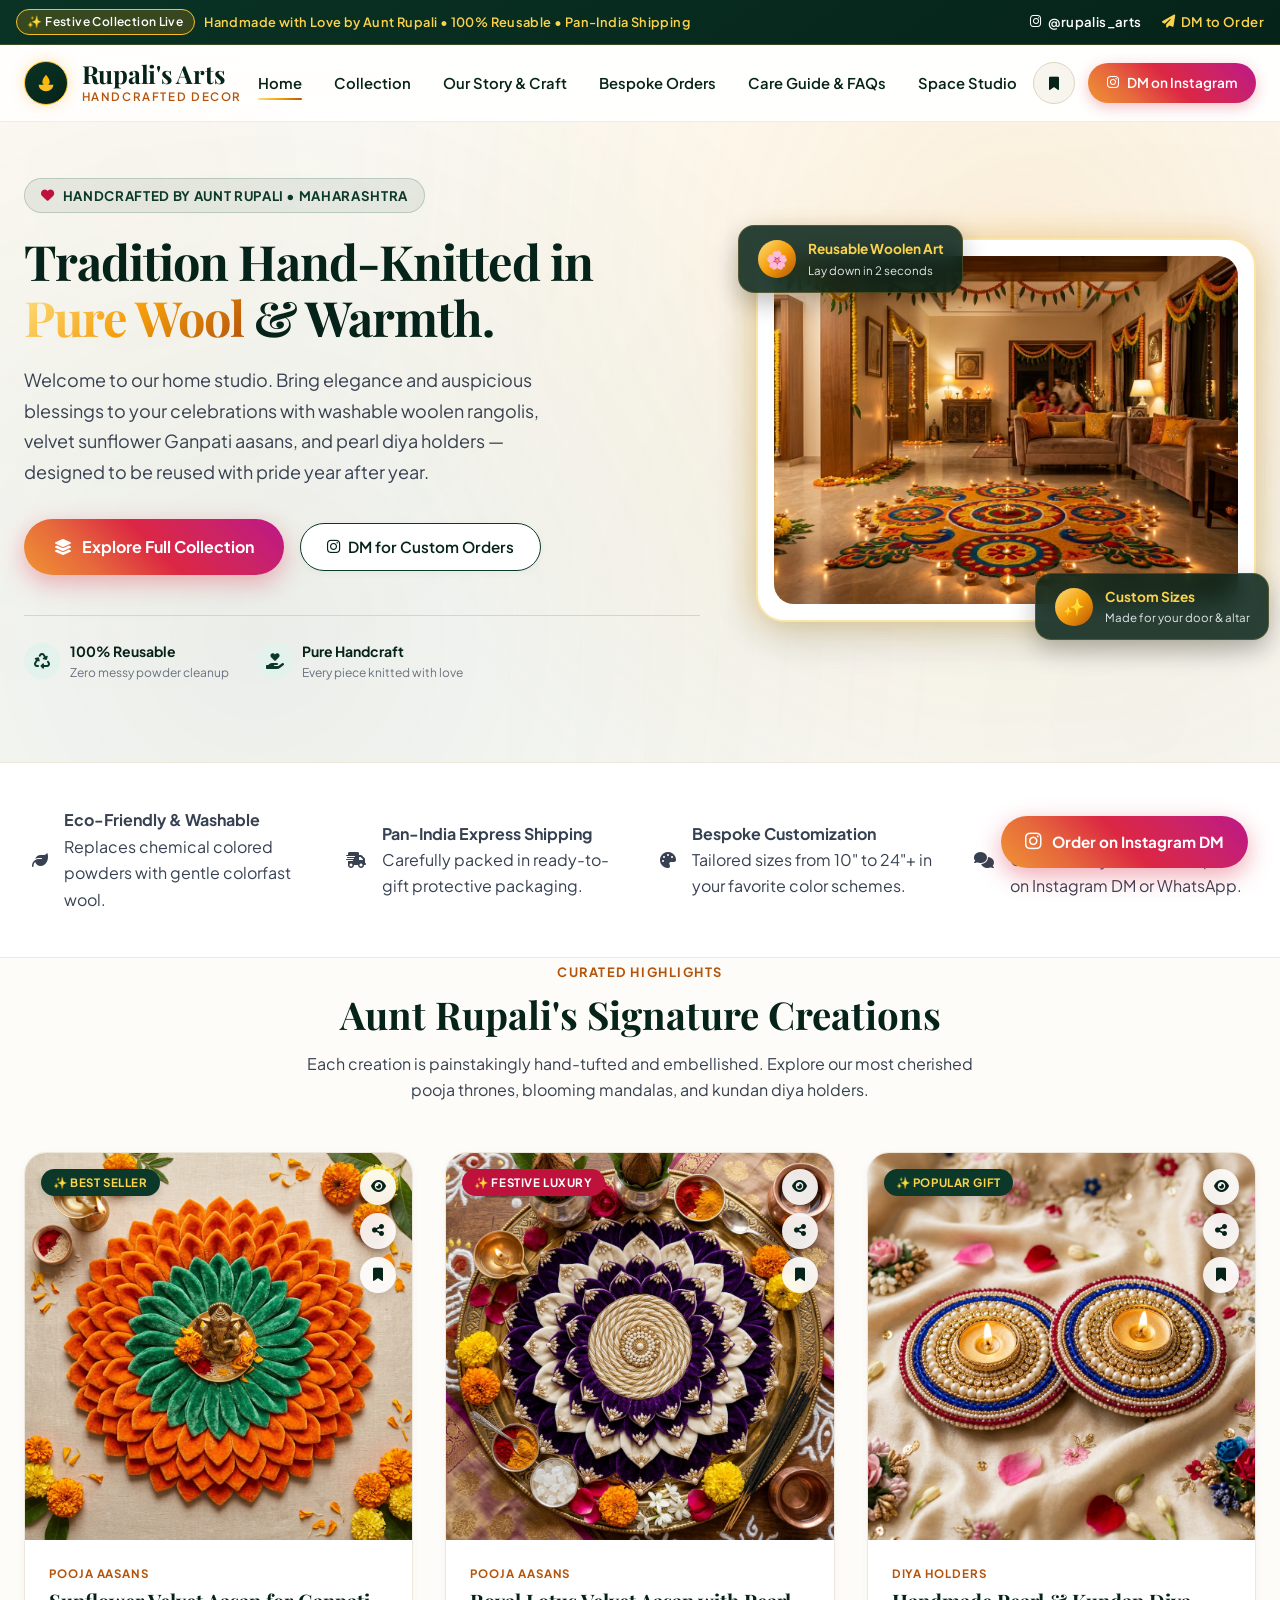
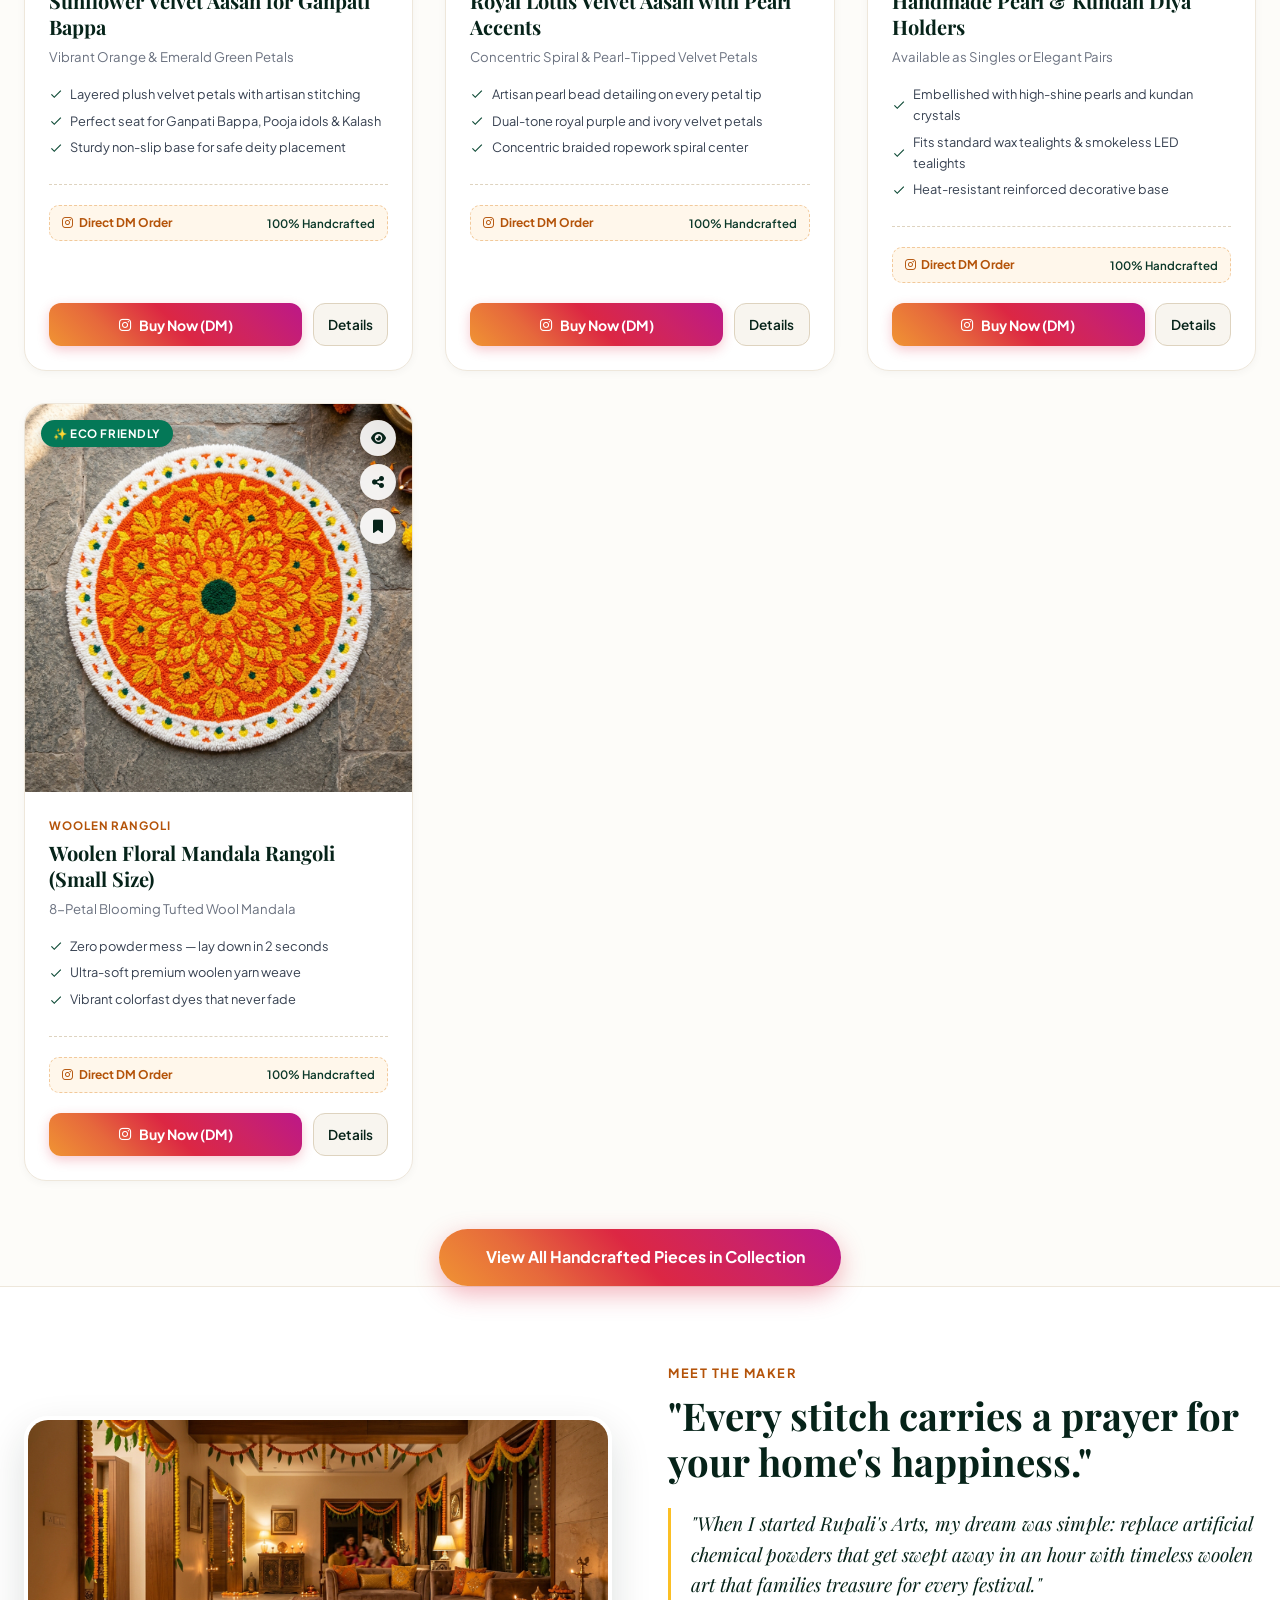
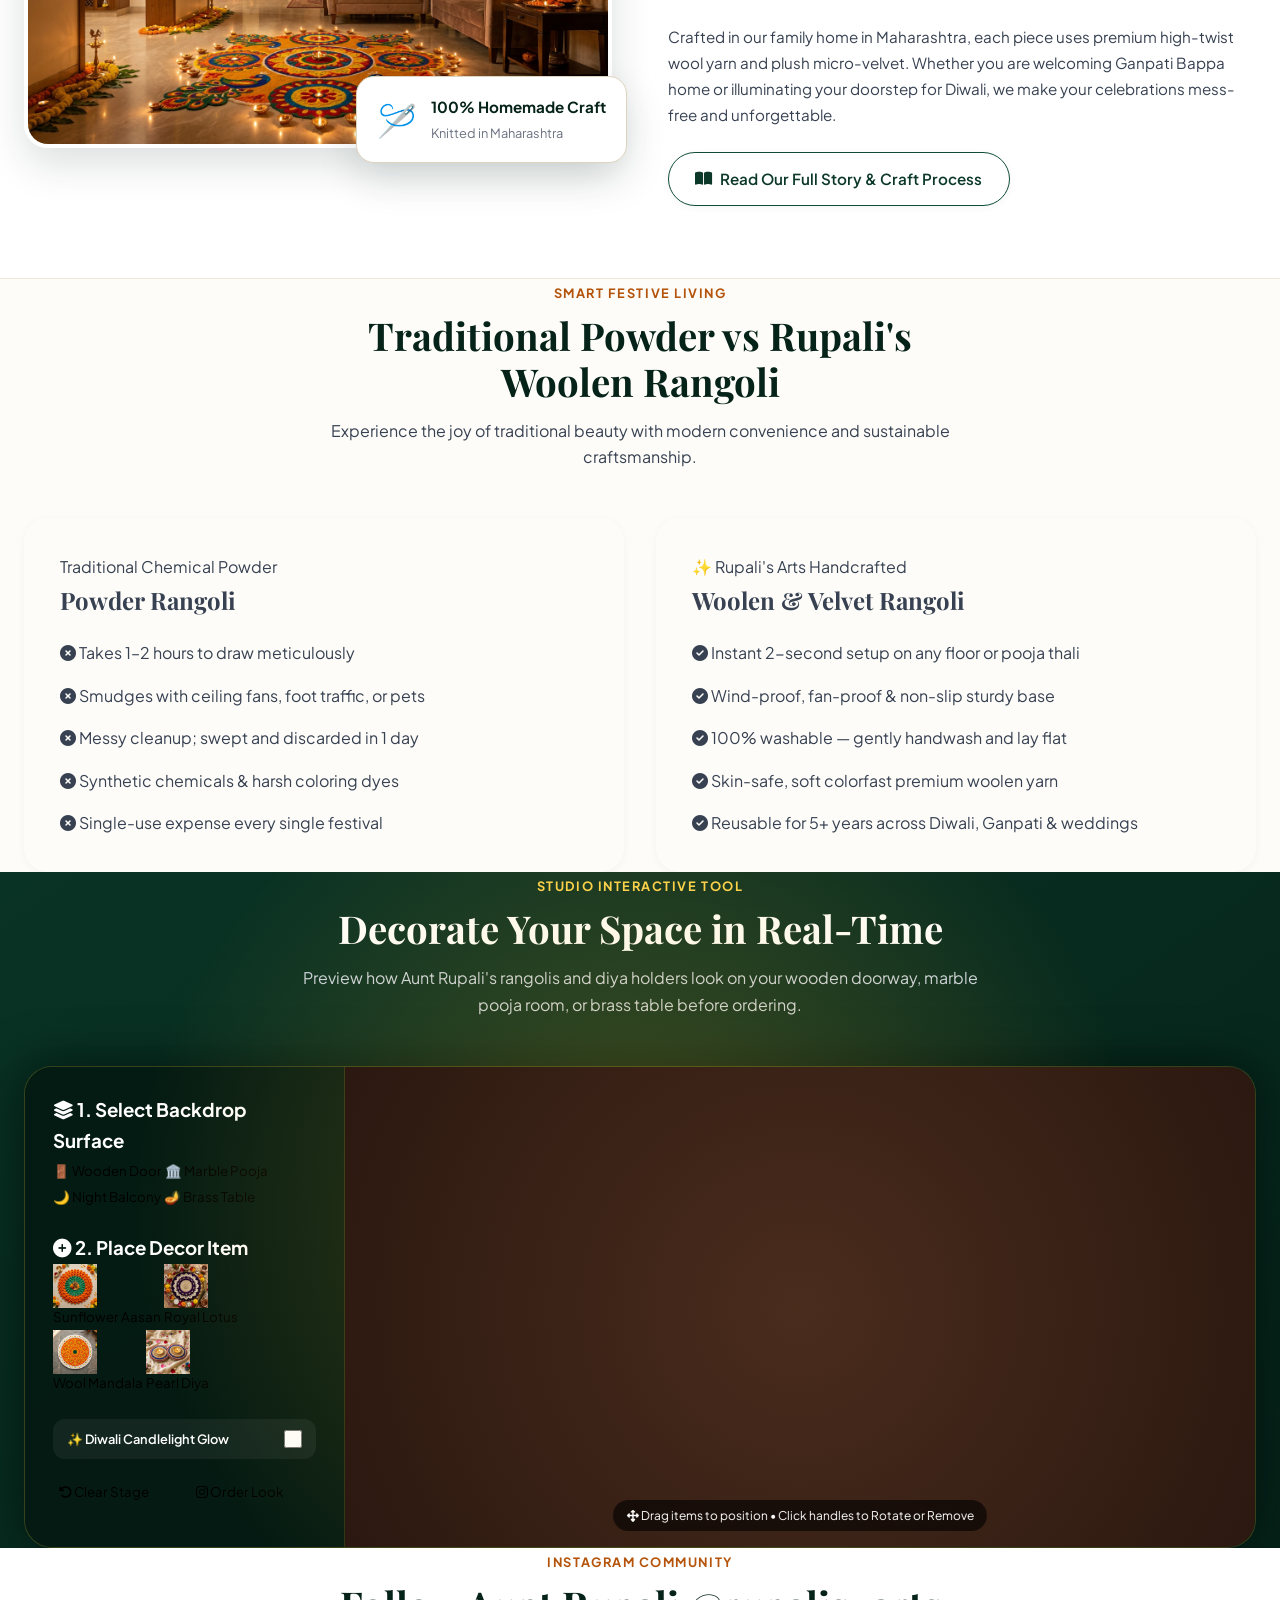
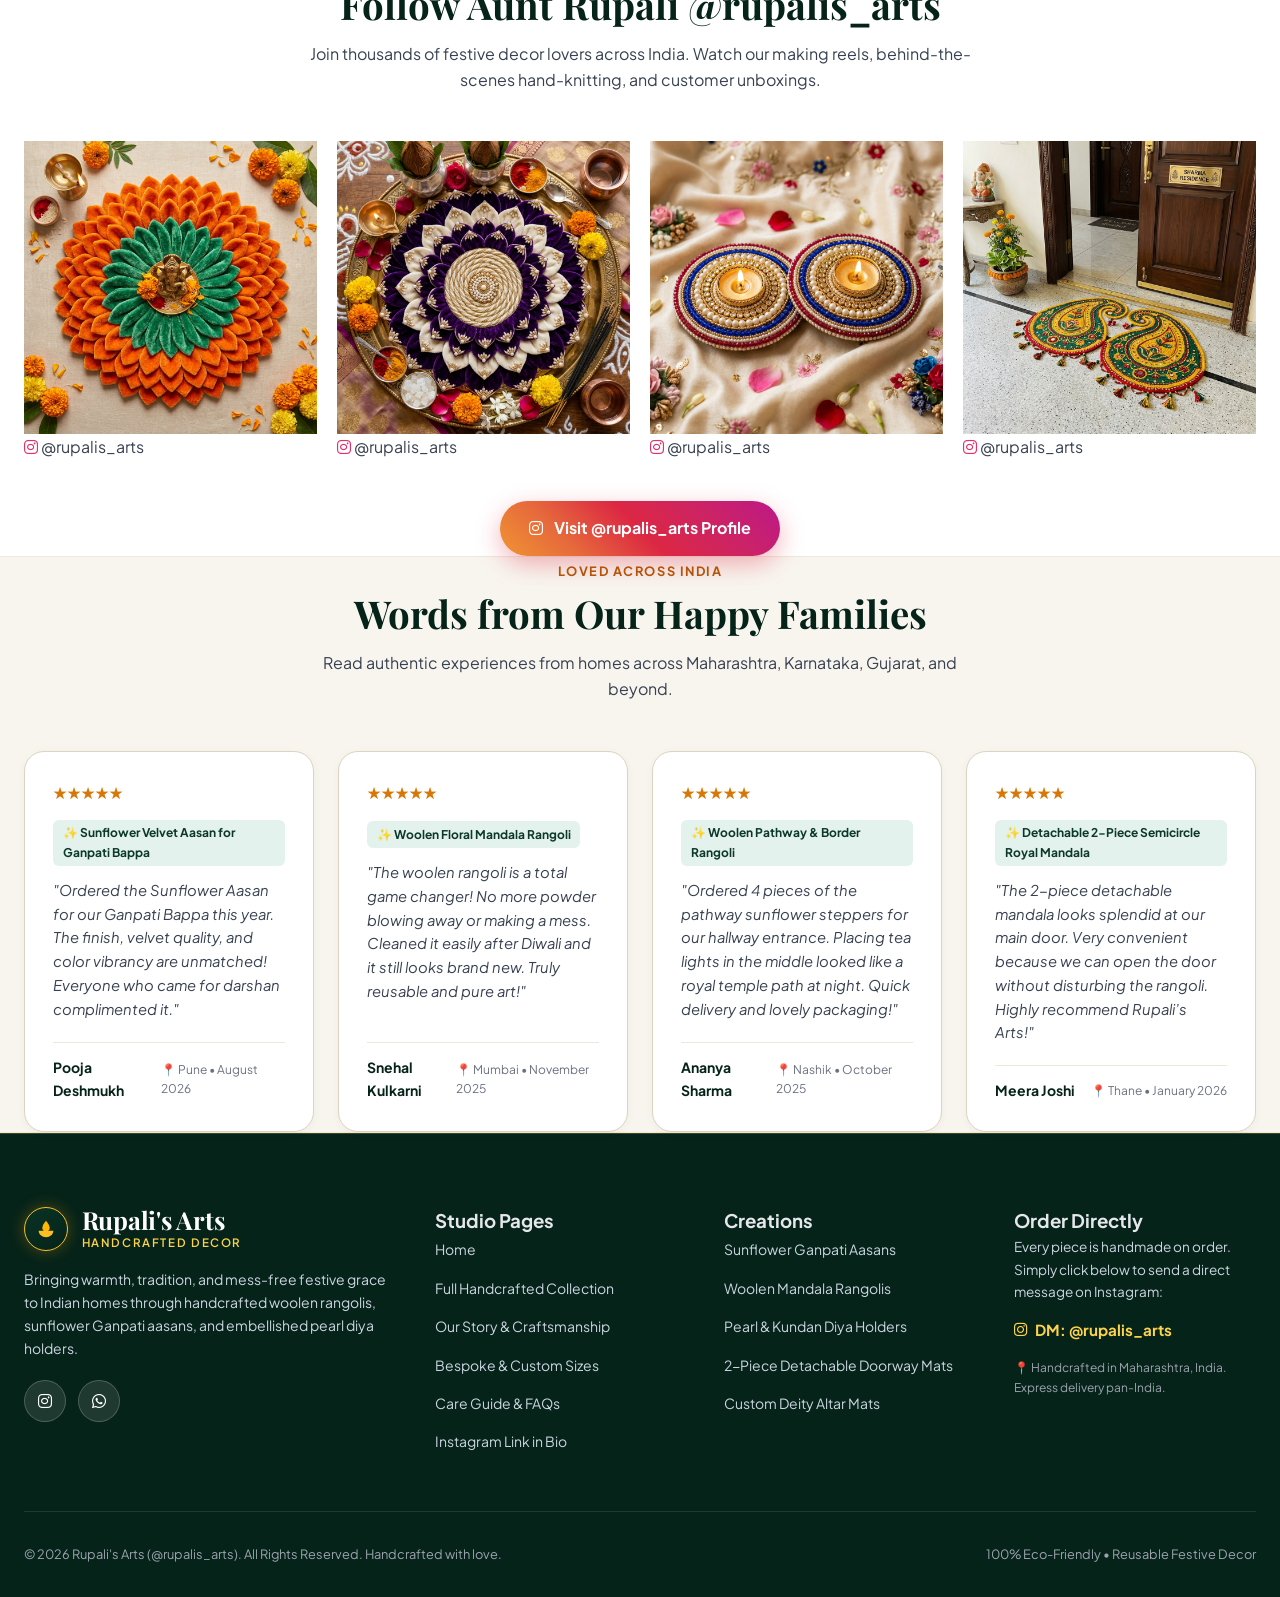
==== index.html @ a7e8b1a6 "fix(seo): optimize meta title (<60 chars) and description (<160 chars) lengths, update canonical URL" ====
<!DOCTYPE html>
<html lang="en">
<head>
  <meta charset="UTF-8" />
  <meta name="viewport" content="width=device-width, initial-scale=1.0" />
  <meta http-equiv="X-UA-Compatible" content="IE=edge" />

  <!-- Primary SEO Meta Tags -->
  <title>Rupali's Arts | Handcrafted Woolen Rangoli & Aasans</title>
  <meta name="title" content="Rupali's Arts | Handcrafted Woolen Rangoli & Aasans" />
  <meta name="description" content="Handcrafted washable woolen rangolis, sunflower Ganpati aasans & pearl diya holders by Aunt Rupali. 100% reusable festive home decor from Maharashtra." />
  <meta name="keywords" content="Rupali's Arts, woolen rangoli, Ganpati aasan, sunflower aasan, handmade diya holder, pearl diya holder, reusable rangoli, washable rangoli, festive decor" />
  <meta name="author" content="Rupali's Arts" />
  <meta name="robots" content="index, follow, max-image-preview:large, max-snippet:-1, max-video-preview:-1" />
  <link rel="canonical" href="https://rugvednikam.github.io/rupalis-arts/" />
  <meta name="theme-color" content="#062319" />

  <!-- Open Graph / Facebook / WhatsApp Meta Tags -->
  <meta property="og:type" content="website" />
  <meta property="og:url" content="https://rugvednikam.github.io/rupalis-arts/" />
  <meta property="og:site_name" content="Rupali's Arts" />
  <meta property="og:title" content="Rupali's Arts | Handcrafted Woolen Rangoli & Aasans" />
  <meta property="og:description" content="Washable, 100% reusable woolen rangolis, sunflower Ganpati aasans & pearl diya holders by Aunt Rupali." />
  <meta property="og:image" content="assets/images/hero.jpg" />
  <meta property="og:image:width" content="1200" />
  <meta property="og:image:height" content="675" />
  <meta property="og:image:alt" content="Rupali's Arts Handcrafted Festive Home Decor Setup" />
  <meta property="og:locale" content="en_IN" />

  <!-- Twitter Meta Tags -->
  <meta name="twitter:card" content="summary_large_image" />
  <meta name="twitter:url" content="https://rugvednikam.github.io/rupalis-arts/" />
  <meta name="twitter:title" content="Rupali's Arts | Handcrafted Woolen Rangoli & Aasans" />
  <meta name="twitter:description" content="Reusable woolen rangolis, Ganpati aasans & handcrafted diya holders. DM @rupalis_arts on Instagram to order." />
  <meta name="twitter:image" content="assets/images/hero.jpg" />

  <!-- Favicon -->
  <link rel="icon" type="image/svg+xml" href="data:image/svg+xml,<svg xmlns='http://www.w3.org/2000/svg' viewBox='0 0 24 24'><path d='M12 3C12 3 8 7.5 8 11C8 13.2 9.8 15 12 15C14.2 15 16 13.2 16 11C16 7.5 12 3 12 3Z' fill='%23f59e0b'/><path d='M4 14C4 18 7.58 21 12 21C16.42 21 20 18 20 14H4Z' fill='%230b3829'/></svg>" />

  <!-- Google Fonts -->
  <link rel="preconnect" href="https://fonts.googleapis.com" />
  <link rel="preconnect" href="https://fonts.gstatic.com" crossorigin />
  <link href="https://fonts.googleapis.com/css2?family=Cinzel+Decorative:wght@700&family=Playfair+Display:ital,wght@0,600;0,700;1,600&family=Plus+Jakarta+Sans:wght@400;500;600;700;800&display=swap" rel="stylesheet" />

  <!-- Font Awesome 6 -->
  <link rel="stylesheet" href="https://cdnjs.cloudflare.com/ajax/libs/font-awesome/6.5.1/css/all.min.css" />

  <!-- Custom CSS -->
  <link rel="stylesheet" href="css/animations.css" />
  <link rel="stylesheet" href="css/main.css" />

  <!-- Structured Data / JSON-LD -->
  <script type="application/ld+json">
  {
    "@context": "https://schema.org",
    "@graph": [
      {
        "@type": "Organization",
        "@id": "https://rupalisarts.com/#organization",
        "name": "Rupali's Arts",
        "url": "https://rupalisarts.com/",
        "logo": "https://rupalisarts.com/assets/images/hero.jpg",
        "sameAs": ["https://www.instagram.com/rupalis_arts/"],
        "description": "Handcrafted Indian festive home decor, reusable woolen rangolis, sunflower Ganpati aasans, and embellished pearl diya holders by Aunt Rupali.",
        "contactPoint": {
          "@type": "ContactPoint",
          "telephone": "+91-8552939652",
          "contactType": "customer service",
          "areaServed": "IN",
          "availableLanguage": ["English", "Marathi", "Hindi"]
        }
      },
      {
        "@type": "Store",
        "@id": "https://rupalisarts.com/#store",
        "name": "Rupali's Arts - Handcrafted Home Decor",
        "image": "https://rupalisarts.com/assets/images/hero.jpg",
        "description": "Artisan workshop specializing in washable woolen rangolis, deity seating aasans, and festive decor accessories.",
        "priceRange": "$$",
        "address": {
          "@type": "PostalAddress",
          "addressRegion": "Maharashtra",
          "addressCountry": "IN"
        }
      }
    ]
  }
  </script>
</head>
<body>

  <!-- Top Announcement Bar -->
  <aside class="announcement-bar" aria-label="Announcement">
    <div class="announcement-content">
      <div class="announcement-text-group">
        <span class="announcement-badge">✨ Festive Collection Live</span>
        <span class="announcement-tagline">Handmade with Love by Aunt Rupali • 100% Reusable • Pan-India Shipping</span>
      </div>
      <div class="announcement-links">
        <a href="https://www.instagram.com/rupalis_arts/" target="_blank" rel="noopener noreferrer" class="announcement-link" aria-label="Visit Rupali's Arts on Instagram">
          <i class="fab fa-instagram" aria-hidden="true"></i> @rupalis_arts
        </a>
        <a href="javascript:void(0)" onclick="openInstagramDM('Custom Festival Order')" class="announcement-link" style="color: var(--gold-300);" aria-label="Direct message on Instagram">
          <i class="fas fa-paper-plane" aria-hidden="true"></i> DM to Order
        </a>
      </div>
    </div>
  </aside>

  <!-- Main Site Header -->
  <header class="site-header" role="banner">
    <div class="container">
      <nav class="navbar" role="navigation" aria-label="Main Navigation">
        <!-- Logo -->
        <a href="index.html" class="brand-logo" aria-label="Rupali's Arts Home">
          <div class="logo-diya-icon">
            <svg width="22" height="22" viewBox="0 0 24 24" fill="none" aria-hidden="true">
              <path d="M12 3C12 3 8 7.5 8 11C8 13.2 9.8 15 12 15C14.2 15 16 13.2 16 11C16 7.5 12 3 12 3Z" fill="#ffb703" class="animate-flame"/>
              <path d="M4 14C4 18 7.58 21 12 21C16.42 21 20 18 20 14H4Z" fill="#fbbf24"/>
            </svg>
          </div>
          <div class="brand-text-group">
            <span class="brand-title">Rupali's Arts</span>
            <span class="brand-subtitle">Handcrafted Decor</span>
          </div>
        </a>

        <!-- Multi-Page Nav Menu -->
        <ul class="nav-menu">
          <li><a href="index.html" class="nav-link active">Home</a></li>
          <li><a href="collection.html" class="nav-link">Collection</a></li>
          <li><a href="about.html" class="nav-link">Our Story & Craft</a></li>
          <li><a href="custom-order.html" class="nav-link">Bespoke Orders</a></li>
          <li><a href="faq.html" class="nav-link">Care Guide & FAQs</a></li>
          <li><a href="#visualizer" class="nav-link">Space Studio</a></li>
        </ul>

        <!-- Nav Actions -->
        <div class="nav-actions">
          <button id="btnOpenInquiryDrawer" class="action-btn" title="Saved Inquiries" aria-label="Open saved inquiry bag">
            <i class="fas fa-bookmark" aria-hidden="true"></i>
            <span class="badge-count inquiry-badge-count" style="display: none;">0</span>
          </button>

          <a href="https://ig.me/m/rupalis_arts" target="_blank" rel="noopener noreferrer" class="btn-insta-header" aria-label="Direct message Rupali's Arts on Instagram">
            <i class="fab fa-instagram" aria-hidden="true"></i>
            <span>DM on Instagram</span>
          </a>

          <button id="mobileToggle" class="action-btn mobile-toggle" title="Menu" aria-label="Toggle navigation menu" aria-expanded="false">
            <i class="fas fa-bars" aria-hidden="true"></i>
          </button>
        </div>
      </nav>
    </div>
  </header>

  <main role="main">
    <!-- Hero Section -->
    <section id="hero" class="hero-section" aria-labelledby="hero-heading">
      <div class="container">
        <div class="hero-grid">
          <!-- Hero Text -->
          <div class="hero-content-col">
            <div class="hero-badge-pill">
              <i class="fas fa-heart" style="color: var(--crimson-600);" aria-hidden="true"></i>
              <span>Handcrafted by Aunt Rupali • Maharashtra</span>
            </div>
            <h1 id="hero-heading" class="hero-title">
              Tradition Hand-Knitted in <span class="hero-title-accent">Pure Wool</span> & Warmth.
            </h1>
            <p class="hero-description">
              Welcome to our home studio. Bring elegance and auspicious blessings to your celebrations with washable woolen rangolis, velvet sunflower Ganpati aasans, and pearl diya holders — designed to be reused with pride year after year.
            </p>

            <div class="hero-cta-group">
              <a href="collection.html" class="btn-primary-insta" aria-label="Explore Handcrafted Collection">
                <i class="fas fa-layer-group" aria-hidden="true"></i>
                <span>Explore Full Collection</span>
              </a>
              <button class="btn-secondary-outline" onclick="openInstagramDM('Custom Design Consultation')" aria-label="Chat on Instagram DM">
                <i class="fab fa-instagram" aria-hidden="true"></i>
                <span>DM for Custom Orders</span>
              </button>
            </div>

            <div class="hero-highlights-strip">
              <div class="highlight-item">
                <div class="highlight-icon-box">
                  <i class="fas fa-recycle" aria-hidden="true"></i>
                </div>
                <div class="highlight-text">
                  <h4>100% Reusable</h4>
                  <p>Zero messy powder cleanup</p>
                </div>
              </div>
              <div class="highlight-item">
                <div class="highlight-icon-box">
                  <i class="fas fa-hand-holding-heart" aria-hidden="true"></i>
                </div>
                <div class="highlight-text">
                  <h4>Pure Handcraft</h4>
                  <p>Every piece knitted with love</p>
                </div>
              </div>
            </div>
          </div>

          <!-- Hero Visual Showcase -->
          <div class="hero-visual-col">
            <div class="hero-visual-card">
              <div class="hero-img-wrapper">
                <img src="assets/images/hero.jpg" alt="Rupali's Arts Handcrafted Festive Home Decor Setup with Rangolis and Diyas" width="600" height="450" />
              </div>

              <div class="hero-floating-badge badge-top-left">
                <div class="badge-icon-circ">🌸</div>
                <div class="badge-info">
                  <h5>Reusable Woolen Art</h5>
                  <p>Lay down in 2 seconds</p>
                </div>
              </div>

              <div class="hero-floating-badge badge-bottom-right">
                <div class="badge-icon-circ">✨</div>
                <div class="badge-info">
                  <h5>Custom Sizes</h5>
                  <p>Made for your door & altar</p>
                </div>
              </div>
            </div>
          </div>
        </div>
      </div>
    </section>

    <!-- Value Features Strip -->
    <section class="features-value-bar" aria-label="Artisan Values">
      <div class="container">
        <div class="features-grid">
          <div class="feature-box">
            <div class="feature-icon"><i class="fas fa-leaf" aria-hidden="true"></i></div>
            <div class="feature-info">
              <h4>Eco-Friendly & Washable</h4>
              <p>Replaces chemical colored powders with gentle colorfast wool.</p>
            </div>
          </div>

          <div class="feature-box">
            <div class="feature-icon"><i class="fas fa-truck-fast" aria-hidden="true"></i></div>
            <div class="feature-info">
              <h4>Pan-India Express Shipping</h4>
              <p>Carefully packed in ready-to-gift protective packaging.</p>
            </div>
          </div>

          <div class="feature-box">
            <div class="feature-icon"><i class="fas fa-palette" aria-hidden="true"></i></div>
            <div class="feature-info">
              <h4>Bespoke Customization</h4>
              <p>Tailored sizes from 10" to 24"+ in your favorite color schemes.</p>
            </div>
          </div>

          <div class="feature-box">
            <div class="feature-icon"><i class="fas fa-comments" aria-hidden="true"></i></div>
            <div class="feature-info">
              <h4>Direct Artisan Ordering</h4>
              <p>Chat directly with Aunt Rupali on Instagram DM or WhatsApp.</p>
            </div>
          </div>
        </div>
      </div>
    </section>

    <!-- Curated Featured Creations -->
    <section class="products-section" aria-labelledby="featured-heading">
      <div class="container">
        <div class="section-header">
          <span class="section-tag">Curated Highlights</span>
          <h2 id="featured-heading" class="section-title">Aunt Rupali's Signature Creations</h2>
          <p class="section-description">
            Each creation is painstakingly hand-tufted and embellished. Explore our most cherished pooja thrones, blooming mandalas, and kundan diya holders.
          </p>
        </div>

        <div id="featuredGrid" class="products-grid">
          <!-- Dynamically populated from products.js -->
        </div>

        <div style="text-align: center; margin-top: 3rem;">
          <a href="collection.html" class="btn-primary-insta" style="display: inline-flex; padding: 0.95rem 2.25rem;">
            <i class="fas fa-sparkles" aria-hidden="true"></i>
            <span>View All Handcrafted Pieces in Collection</span>
          </a>
        </div>
      </div>
    </section>

    <!-- Meet the Artisan Story Teaser Section -->
    <section class="story-section" style="background: #fff; border-top: 1px solid var(--cream-200); border-bottom: 1px solid var(--cream-200);" aria-labelledby="story-teaser-heading">
      <div class="container">
        <div class="story-grid">
          <div class="story-image-stack">
            <img src="assets/images/hero.jpg" alt="Aunt Rupali Handcrafted Decor Workshop Setup" class="story-main-img" />
            <div class="artisan-badge-card">
              <div style="font-size: 2rem;">🪡</div>
              <div>
                <strong style="display: block; color: var(--emerald-900); font-size: 0.95rem;">100% Homemade Craft</strong>
                <span style="font-size: 0.8rem; color: var(--text-muted);">Knitted in Maharashtra</span>
              </div>
            </div>
          </div>

          <div class="story-content">
            <span class="section-tag">Meet the Maker</span>
            <h2 id="story-teaser-heading" class="section-title" style="text-align: left; margin-bottom: 1rem;">
              "Every stitch carries a prayer for your home's happiness."
            </h2>
            <p class="artisan-quote">
              "When I started Rupali's Arts, my dream was simple: replace artificial chemical powders that get swept away in an hour with timeless woolen art that families treasure for every festival."
            </p>
            <p style="color: var(--text-body); font-size: 0.95rem; line-height: 1.7; margin-bottom: 1.5rem;">
              Crafted in our family home in Maharashtra, each piece uses premium high-twist wool yarn and plush micro-velvet. Whether you are welcoming Ganpati Bappa home or illuminating your doorstep for Diwali, we make your celebrations mess-free and unforgettable.
            </p>
            <a href="about.html" class="btn-secondary-outline" style="border-color: var(--emerald-700); color: var(--emerald-800); display: inline-flex;">
              <i class="fas fa-book-open" aria-hidden="true"></i>
              <span>Read Our Full Story & Craft Process</span>
            </a>
          </div>
        </div>
      </div>
    </section>

    <!-- Why Woolen Decor Beats Powder Comparison -->
    <section id="why-woolen" class="comparison-section" aria-labelledby="why-woolen-heading">
      <div class="container">
        <div class="section-header">
          <span class="section-tag">Smart Festive Living</span>
          <h2 id="why-woolen-heading" class="section-title">Traditional Powder vs Rupali's Woolen Rangoli</h2>
          <p class="section-description">
            Experience the joy of traditional beauty with modern convenience and sustainable craftsmanship.
          </p>
        </div>

        <div class="comparison-grid">
          <!-- Traditional Card -->
          <div class="compare-card compare-traditional">
            <div class="compare-badge badge-traditional">Traditional Chemical Powder</div>
            <h3 class="compare-title">Powder Rangoli</h3>
            <ul class="compare-list">
              <li><i class="fas fa-times-circle" aria-hidden="true"></i> Takes 1–2 hours to draw meticulously</li>
              <li><i class="fas fa-times-circle" aria-hidden="true"></i> Smudges with ceiling fans, foot traffic, or pets</li>
              <li><i class="fas fa-times-circle" aria-hidden="true"></i> Messy cleanup; swept and discarded in 1 day</li>
              <li><i class="fas fa-times-circle" aria-hidden="true"></i> Synthetic chemicals & harsh coloring dyes</li>
              <li><i class="fas fa-times-circle" aria-hidden="true"></i> Single-use expense every single festival</li>
            </ul>
          </div>

          <!-- Woolen Card -->
          <div class="compare-card compare-woolen">
            <div class="compare-badge badge-woolen">✨ Rupali's Arts Handcrafted</div>
            <h3 class="compare-title">Woolen & Velvet Rangoli</h3>
            <ul class="compare-list">
              <li><i class="fas fa-check-circle" aria-hidden="true"></i> Instant 2-second setup on any floor or pooja thali</li>
              <li><i class="fas fa-check-circle" aria-hidden="true"></i> Wind-proof, fan-proof & non-slip sturdy base</li>
              <li><i class="fas fa-check-circle" aria-hidden="true"></i> 100% washable — gently handwash and lay flat</li>
              <li><i class="fas fa-check-circle" aria-hidden="true"></i> Skin-safe, soft colorfast premium woolen yarn</li>
              <li><i class="fas fa-check-circle" aria-hidden="true"></i> Reusable for 5+ years across Diwali, Ganpati & weddings</li>
            </ul>
          </div>
        </div>
      </div>
    </section>

    <!-- Interactive Space Visualizer Studio -->
    <section id="visualizer" class="visualizer-section" aria-labelledby="visualizer-heading">
      <div class="container">
        <div class="section-header">
          <span class="section-tag" style="color: var(--gold-300);">Studio Interactive Tool</span>
          <h2 id="visualizer-heading" class="section-title" style="color: #fff;">
            Decorate Your Space in Real-Time
          </h2>
          <p class="section-description" style="color: #cbd5e1;">
            Preview how Aunt Rupali's rangolis and diya holders look on your wooden doorway, marble pooja room, or brass table before ordering.
          </p>
        </div>

        <div class="visualizer-wrapper">
          <!-- Studio Sidebar Controls -->
          <div class="visualizer-sidebar">
            <div class="sidebar-block">
              <h3 class="sidebar-block-title">
                <i class="fas fa-layer-group" aria-hidden="true"></i> 1. Select Backdrop Surface
              </h3>
              <div class="room-selector-grid">
                <button class="room-btn active" data-surface="wood" aria-label="Wooden Doorstep Floor">
                  <span class="room-icon">🚪</span>
                  <span>Wooden Door</span>
                </button>
                <button class="room-btn" data-surface="marble" aria-label="Marble Mandir Temple Floor">
                  <span class="room-icon">🏛️</span>
                  <span>Marble Pooja</span>
                </button>
                <button class="room-btn" data-surface="night-balcony" aria-label="Night Balcony Floor">
                  <span class="room-icon">🌙</span>
                  <span>Night Balcony</span>
                </button>
                <button class="room-btn" data-surface="brass" aria-label="Brass Urli Table Top">
                  <span class="room-icon">🪔</span>
                  <span>Brass Table</span>
                </button>
              </div>
            </div>

            <div class="sidebar-block">
              <h3 class="sidebar-block-title">
                <i class="fas fa-plus-circle" aria-hidden="true"></i> 2. Place Decor Item
              </h3>
              <div class="decor-palette">
                <button class="palette-item" data-item="sunflower-aasan-orange" title="Add Sunflower Aasan">
                  <img src="assets/images/sunflower-aasan-orange.jpg" alt="Sunflower Velvet Aasan" width="44" height="44" />
                  <span>Sunflower Aasan</span>
                </button>
                <button class="palette-item" data-item="sunflower-aasan-purple" title="Add Royal Lotus Aasan">
                  <img src="assets/images/sunflower-aasan-purple.jpg" alt="Royal Lotus Velvet Aasan" width="44" height="44" />
                  <span>Royal Lotus</span>
                </button>
                <button class="palette-item" data-item="woolen-rangoli-small" title="Add Woolen Mandala">
                  <img src="assets/images/woolen-rangoli-small.jpg" alt="Woolen Mandala Rangoli" width="44" height="44" />
                  <span>Wool Mandala</span>
                </button>
                <button class="palette-item" data-item="diya-holders" title="Add Pearl Diya">
                  <img src="assets/images/diya-holders.jpg" alt="Pearl Diya Holder" width="44" height="44" />
                  <span>Pearl Diya</span>
                </button>
              </div>
            </div>

            <div class="sidebar-block">
              <div style="display: flex; justify-content: space-between; align-items: center; background: rgba(255,255,255,0.06); padding: 0.6rem 0.85rem; border-radius: 12px;">
                <label for="studioLightingToggle" style="font-size: 0.8rem; font-weight: 600; cursor: pointer;">✨ Diwali Candlelight Glow</label>
                <input type="checkbox" id="studioLightingToggle" style="accent-color: var(--gold-400); width: 18px; height: 18px; cursor: pointer;" aria-label="Toggle Diwali Candlelight Mode" />
              </div>
            </div>

            <div class="sidebar-block" style="display: flex; gap: 0.5rem;">
              <button id="btnClearStage" class="stage-control-btn" style="flex: 1;" aria-label="Clear visualizer stage">
                <i class="fas fa-rotate-left" aria-hidden="true"></i> Clear Stage
              </button>
              <button id="btnOrderVisualizerSetup" class="stage-control-btn primary" style="flex: 1.5;" aria-label="Order current design on Instagram">
                <i class="fab fa-instagram" aria-hidden="true"></i> Order Look
              </button>
            </div>
          </div>

          <!-- Studio Stage Floor -->
          <div class="visualizer-stage-container">
            <div id="stageFloor" class="stage-floor" style="background: radial-gradient(circle at center, #4a2c1d 0%, #2b1810 100%);"></div>
            <div id="stageItemsWrapper" class="stage-items-layer"></div>
            <div class="stage-hint">
              <i class="fas fa-arrows-up-down-left-right" aria-hidden="true"></i> Drag items to position • Click handles to Rotate or Remove
            </div>
          </div>
        </div>
      </div>
    </section>

    <!-- Instagram Spotlight Section -->
    <section id="spotlight" class="insta-spotlight-section" aria-labelledby="spotlight-heading">
      <div class="container">
        <div class="section-header">
          <span class="section-tag">Instagram Community</span>
          <h2 id="spotlight-heading" class="section-title">Follow Aunt Rupali @rupalis_arts</h2>
          <p class="section-description">
            Join thousands of festive decor lovers across India. Watch our making reels, behind-the-scenes hand-knitting, and customer unboxings.
          </p>
        </div>

        <div class="insta-grid">
          <a href="https://www.instagram.com/rupalis_arts/" target="_blank" rel="noopener noreferrer" class="insta-post-card" aria-label="View Sunflower Aasan on Instagram">
            <img src="assets/images/sunflower-aasan-orange.jpg" alt="Sunflower Ganpati Aasan on Instagram" loading="lazy" />
            <div class="insta-hover-overlay">
              <i class="fab fa-instagram" style="color: #e1306c;" aria-hidden="true"></i>
              <span>@rupalis_arts</span>
            </div>
          </a>
          <a href="https://www.instagram.com/rupalis_arts/" target="_blank" rel="noopener noreferrer" class="insta-post-card" aria-label="View Royal Lotus Aasan on Instagram">
            <img src="assets/images/sunflower-aasan-purple.jpg" alt="Royal Lotus Velvet Aasan on Instagram" loading="lazy" />
            <div class="insta-hover-overlay">
              <i class="fab fa-instagram" style="color: #e1306c;" aria-hidden="true"></i>
              <span>@rupalis_arts</span>
            </div>
          </a>
          <a href="https://www.instagram.com/rupalis_arts/" target="_blank" rel="noopener noreferrer" class="insta-post-card" aria-label="View Pearl Diya Holders on Instagram">
            <img src="assets/images/diya-holders.jpg" alt="Pearl Diya Holders on Instagram" loading="lazy" />
            <div class="insta-hover-overlay">
              <i class="fab fa-instagram" style="color: #e1306c;" aria-hidden="true"></i>
              <span>@rupalis_arts</span>
            </div>
          </a>
          <a href="https://www.instagram.com/rupalis_arts/" target="_blank" rel="noopener noreferrer" class="insta-post-card" aria-label="View Detachable Paisley Rangoli on Instagram">
            <img src="assets/images/detachable-paisley.jpg" alt="Detachable Paisley Rangoli on Instagram" loading="lazy" />
            <div class="insta-hover-overlay">
              <i class="fab fa-instagram" style="color: #e1306c;" aria-hidden="true"></i>
              <span>@rupalis_arts</span>
            </div>
          </a>
        </div>

        <div style="text-align: center; margin-top: 2.5rem;">
          <a href="https://www.instagram.com/rupalis_arts/" target="_blank" rel="noopener noreferrer" class="btn-primary-insta" style="display: inline-flex;">
            <i class="fab fa-instagram" aria-hidden="true"></i>
            <span>Visit @rupalis_arts Profile</span>
          </a>
        </div>
      </div>
    </section>

    <!-- Customer Reviews & Testimonials -->
    <section id="reviews" class="reviews-section" style="background: var(--cream-100); border-top: 1px solid var(--cream-200); border-bottom: 1px solid var(--cream-200);" aria-labelledby="reviews-heading">
      <div class="container">
        <div class="section-header">
          <span class="section-tag">Loved Across India</span>
          <h2 id="reviews-heading" class="section-title">Words from Our Happy Families</h2>
          <p class="section-description">
            Read authentic experiences from homes across Maharashtra, Karnataka, Gujarat, and beyond.
          </p>
        </div>

        <div id="reviewsGrid" class="reviews-grid">
          <!-- Dynamically populated from products.js -->
        </div>
      </div>
    </section>
  </main>

  <!-- Site Footer -->
  <footer class="site-footer" role="contentinfo">
    <div class="container">
      <div class="footer-grid">
        <!-- Col 1: Brand Info -->
        <div class="footer-col">
          <a href="index.html" class="brand-logo" style="margin-bottom: 1rem;" aria-label="Rupali's Arts Home">
            <div class="logo-diya-icon">
              <svg width="22" height="22" viewBox="0 0 24 24" fill="none" aria-hidden="true">
                <path d="M12 3C12 3 8 7.5 8 11C8 13.2 9.8 15 12 15C14.2 15 16 13.2 16 11C16 7.5 12 3 12 3Z" fill="#ffb703"/>
                <path d="M4 14C4 18 7.58 21 12 21C16.42 21 20 18 20 14H4Z" fill="#fbbf24"/>
              </svg>
            </div>
            <div class="brand-text-group">
              <span class="brand-title" style="color: #fff;">Rupali's Arts</span>
              <span class="brand-subtitle" style="color: var(--gold-300);">Handcrafted Decor</span>
            </div>
          </a>
          <p style="font-size: 0.875rem; color: #cbd5e1; line-height: 1.65; margin-bottom: 1.25rem;">
            Bringing warmth, tradition, and mess-free festive grace to Indian homes through handcrafted woolen rangolis, sunflower Ganpati aasans, and embellished pearl diya holders.
          </p>
          <div style="display: flex; gap: 0.75rem;">
            <a href="https://www.instagram.com/rupalis_arts/" target="_blank" rel="noopener noreferrer" class="action-btn" style="background: rgba(255,255,255,0.1); border-color: rgba(255,255,255,0.2); color: #fff;" aria-label="Instagram">
              <i class="fab fa-instagram" aria-hidden="true"></i>
            </a>
            <a href="https://wa.me/918552939652" target="_blank" rel="noopener noreferrer" class="action-btn" style="background: rgba(255,255,255,0.1); border-color: rgba(255,255,255,0.2); color: #fff;" aria-label="WhatsApp">
              <i class="fab fa-whatsapp" aria-hidden="true"></i>
            </a>
          </div>
        </div>

        <!-- Col 2: Multi-Page Navigation -->
        <div class="footer-col">
          <h3 class="footer-col-title">Studio Pages</h3>
          <ul class="footer-links">
            <li><a href="index.html">Home</a></li>
            <li><a href="collection.html">Full Handcrafted Collection</a></li>
            <li><a href="about.html">Our Story & Craftsmanship</a></li>
            <li><a href="custom-order.html">Bespoke & Custom Sizes</a></li>
            <li><a href="faq.html">Care Guide & FAQs</a></li>
            <li><a href="bio.html">Instagram Link in Bio</a></li>
          </ul>
        </div>

        <!-- Col 3: Handcrafted Categories -->
        <div class="footer-col">
          <h3 class="footer-col-title">Creations</h3>
          <ul class="footer-links">
            <li><a href="collection.html">Sunflower Ganpati Aasans</a></li>
            <li><a href="collection.html">Woolen Mandala Rangolis</a></li>
            <li><a href="collection.html">Pearl & Kundan Diya Holders</a></li>
            <li><a href="collection.html">2-Piece Detachable Doorway Mats</a></li>
            <li><a href="custom-order.html">Custom Deity Altar Mats</a></li>
          </ul>
        </div>

        <!-- Col 4: How to Order Directly -->
        <div class="footer-col">
          <h3 class="footer-col-title">Order Directly</h3>
          <p style="font-size: 0.85rem; color: #cbd5e1; margin-bottom: 0.75rem;">
            Every piece is handmade on order. Simply click below to send a direct message on Instagram:
          </p>
          <a href="https://ig.me/m/rupalis_arts" target="_blank" rel="noopener noreferrer" style="display: inline-flex; align-items: center; gap: 0.5rem; color: var(--gold-300); font-weight: 700; font-size: 0.95rem;" aria-label="Chat on Instagram DM">
            <i class="fab fa-instagram" aria-hidden="true"></i> DM: @rupalis_arts
          </a>
          <p style="font-size: 0.75rem; color: #9ca3af; margin-top: 1rem;">
            📍 Handcrafted in Maharashtra, India. Express delivery pan-India.
          </p>
        </div>
      </div>

      <div class="footer-bottom">
        <p>© 2026 Rupali's Arts (@rupalis_arts). All Rights Reserved. Handcrafted with love.</p>
        <p>100% Eco-Friendly • Reusable Festive Decor</p>
      </div>
    </div>
  </footer>

  <!-- Quick View Modal -->
  <div id="modalBackdrop" class="modal-backdrop" aria-hidden="true"></div>
  <div id="quickViewModal" class="quick-view-modal" role="dialog" aria-modal="true" aria-labelledby="modalProductTitle">
    <div class="modal-content-card">
      <button id="closeModalBtn" class="modal-close-btn" aria-label="Close product preview">
        <i class="fas fa-times" aria-hidden="true"></i>
      </button>

      <div class="quick-view-grid">
        <div class="modal-img-wrapper">
          <img id="modalProductImg" src="assets/images/sunflower-aasan-orange.jpg" alt="Handcrafted product preview" />
        </div>

        <div class="modal-details-col">
          <span id="modalProductCategory" class="product-cat-pill">Pooja Aasans</span>
          <h2 id="modalProductTitle" class="modal-title">Sunflower Velvet Aasan</h2>
          <p id="modalProductSubtitle" class="modal-subtitle">Vibrant Orange & Emerald Green Petals</p>

          <p id="modalProductDescription" class="modal-description">
            A handcrafted circular floral throne crafted specially for Ganpati Bappa and sacred pooja idols.
          </p>

          <div class="modal-specs-block">
            <h4 style="font-size: 0.85rem; color: var(--emerald-900); margin-bottom: 0.5rem; text-transform: uppercase; letter-spacing: 0.05em;">
              Specifications & Material:
            </h4>
            <div id="modalProductSpecs"></div>
          </div>

          <div style="margin-bottom: 1.5rem;">
            <h4 style="font-size: 0.85rem; color: var(--emerald-900); margin-bottom: 0.5rem; text-transform: uppercase; letter-spacing: 0.05em;">
              Key Highlights:
            </h4>
            <ul id="modalProductFeatures" style="list-style: none; display: flex; flex-direction: column; gap: 0.35rem; font-size: 0.85rem; color: var(--text-body);"></ul>
          </div>

          <div style="display: flex; gap: 0.75rem;">
            <button class="btn-primary-insta" style="flex: 1; justify-content: center;" onclick="orderCurrentModalProduct()" aria-label="Order on Instagram DM">
              <i class="fab fa-instagram" aria-hidden="true"></i> Order on Instagram DM
            </button>
          </div>
        </div>
      </div>
    </div>
  </div>

  <!-- Inquiry Bag Drawer -->
  <div id="inquiryBackdrop" class="modal-backdrop" aria-hidden="true"></div>
  <aside id="inquiryDrawer" class="inquiry-drawer" role="dialog" aria-modal="true" aria-label="My Inquiry Bag">
    <div class="drawer-header">
      <div style="display: flex; align-items: center; gap: 0.5rem;">
        <i class="fas fa-bookmark" style="color: var(--gold-400);" aria-hidden="true"></i>
        <h3>My Inquiry Bag</h3>
      </div>
      <button id="btnCloseInquiryDrawer" style="color: #fff; font-size: 1.25rem;" aria-label="Close inquiry drawer">
        <i class="fas fa-times" aria-hidden="true"></i>
      </button>
    </div>

    <div id="inquiryDrawerList" class="drawer-body">
      <!-- Injected dynamically -->
    </div>

    <div class="drawer-footer">
      <label for="inquiryNotesInput" style="font-size: 0.8rem; font-weight: 700; color: var(--emerald-900); display: block; margin-bottom: 0.4rem;">
        Custom Size / Note for Aunt Rupali:
      </label>
      <input type="text" id="inquiryNotesInput" placeholder="e.g. Need 12-inch size in Purple" style="width: 100%; padding: 0.65rem 0.85rem; border-radius: 10px; border: 1px solid var(--cream-300); font-size: 0.825rem; margin-bottom: 1rem; outline: none;" />

      <button id="btnSendAllInquiry" class="btn-primary-insta" style="width: 100%; justify-content: center;" aria-label="Send inquiry bag items to Instagram DM">
        <i class="fab fa-instagram" aria-hidden="true"></i> Send All to Instagram DM
      </button>
    </div>
  </aside>

  <!-- Mobile Slide-Out Sidebar Drawer (Off-Canvas Left) -->
  <div id="mobileSidebarBackdrop" class="mobile-sidebar-backdrop" aria-hidden="true"></div>

  <aside id="mobileSidebar" class="mobile-sidebar" role="dialog" aria-modal="true" aria-label="Mobile Navigation Sidebar">
    <div class="mobile-sidebar-header">
      <a href="index.html" class="brand-logo" id="mobileSidebarLogo" aria-label="Rupali's Arts Home">
        <div class="logo-diya-icon">
          <svg width="20" height="20" viewBox="0 0 24 24" fill="none" aria-hidden="true">
            <path d="M12 3C12 3 8 7.5 8 11C8 13.2 9.8 15 12 15C14.2 15 16 13.2 16 11C16 7.5 12 3 12 3Z" fill="#ffb703"/>
            <path d="M4 14C4 18 7.58 21 12 21C16.42 21 20 18 20 14H4Z" fill="#fbbf24"/>
          </svg>
        </div>
        <div class="brand-text-group">
          <span class="brand-title" style="font-size: 1.35rem; color: #fff;">Rupali's Arts</span>
          <span class="brand-subtitle" style="color: var(--gold-300);">Handcrafted Decor</span>
        </div>
      </a>
      <button id="closeMobileSidebarBtn" class="mobile-sidebar-close" aria-label="Close mobile navigation sidebar">
        <i class="fas fa-times" aria-hidden="true"></i>
      </button>
    </div>

    <div class="mobile-sidebar-body">
      <!-- Quick Utility Tools -->
      <div class="mobile-sidebar-quick-tools" style="grid-template-columns: 1fr;">
        <button id="mobileSidebarInquiryBtn" class="mobile-tool-card" aria-label="Open saved inquiry bag">
          <div class="tool-icon-wrap">
            <i class="fas fa-bookmark" aria-hidden="true"></i>
            <span class="badge-count inquiry-badge-count" style="display: none;">0</span>
          </div>
          <div class="tool-info">
            <span class="tool-title">My Saved Inquiry Bag</span>
            <span class="tool-sub">View bookmarks & request quote</span>
          </div>
        </button>
      </div>

      <!-- Multi-Page Navigation Links -->
      <nav class="mobile-sidebar-nav" aria-label="Mobile Menu Navigation">
        <span class="mobile-nav-heading">Studio Navigation</span>
        <ul class="mobile-nav-list">
          <li>
            <a href="index.html" class="mobile-nav-item active">
              <span class="item-icon"><i class="fas fa-house" aria-hidden="true"></i></span>
              <span class="item-label">Home</span>
              <i class="fas fa-chevron-right item-arrow" aria-hidden="true"></i>
            </a>
          </li>
          <li>
            <a href="collection.html" class="mobile-nav-item">
              <span class="item-icon"><i class="fas fa-layer-group" aria-hidden="true"></i></span>
              <span class="item-label">Full Collection</span>
              <span class="item-pill">7 Designs</span>
            </a>
          </li>
          <li>
            <a href="about.html" class="mobile-nav-item">
              <span class="item-icon"><i class="fas fa-heart" aria-hidden="true"></i></span>
              <span class="item-label">Our Story & Craft</span>
              <i class="fas fa-chevron-right item-arrow" aria-hidden="true"></i>
            </a>
          </li>
          <li>
            <a href="custom-order.html" class="mobile-nav-item">
              <span class="item-icon"><i class="fas fa-palette" aria-hidden="true"></i></span>
              <span class="item-label">Bespoke Orders & Sizes</span>
              <i class="fas fa-chevron-right item-arrow" aria-hidden="true"></i>
            </a>
          </li>
          <li>
            <a href="faq.html" class="mobile-nav-item">
              <span class="item-icon"><i class="fas fa-circle-question" aria-hidden="true"></i></span>
              <span class="item-label">Care Guide & FAQs</span>
              <i class="fas fa-chevron-right item-arrow" aria-hidden="true"></i>
            </a>
          </li>
          <li>
            <a href="bio.html" class="mobile-nav-item">
              <span class="item-icon"><i class="fas fa-link" aria-hidden="true"></i></span>
              <span class="item-label">Instagram Link in Bio</span>
              <i class="fas fa-chevron-right item-arrow" aria-hidden="true"></i>
            </a>
          </li>
        </ul>
      </nav>
    </div>

    <!-- Mobile Sidebar Footer with Direct Instagram DM & WhatsApp -->
    <div class="mobile-sidebar-footer">
      <a href="https://ig.me/m/rupalis_arts" target="_blank" rel="noopener noreferrer" class="btn-sidebar-insta" aria-label="Direct message Rupali's Arts on Instagram">
        <i class="fab fa-instagram fa-lg" aria-hidden="true"></i>
        <span>DM on Instagram @rupalis_arts</span>
      </a>

      <a href="https://wa.me/918552939652?text=Hello%20Rupali's%20Arts!%20I%20am%20interested%20in%20your%20handcrafted%20woolen%20rangolis%20and%20aasans." target="_blank" rel="noopener noreferrer" class="btn-sidebar-whatsapp" aria-label="Message Rupali's Arts on WhatsApp">
        <i class="fab fa-whatsapp fa-lg" aria-hidden="true"></i>
        <span>WhatsApp: +91 8552939652</span>
      </a>

      <div class="mobile-sidebar-badge-strip">
        <span>🚚 Express Shipping</span>
        <span>•</span>
        <span>💯 100% Reusable</span>
      </div>
    </div>
  </aside>

  <!-- Floating Instagram Quick Action Button -->
  <a href="https://ig.me/m/rupalis_arts" target="_blank" rel="noopener noreferrer" class="floating-insta-btn" title="Chat on Instagram DM" aria-label="Order on Instagram DM @rupalis_arts">
    <i class="fab fa-instagram fa-lg" aria-hidden="true"></i>
    <span>Order on Instagram DM</span>
  </a>

  <!-- Scripts -->
  <script src="js/products.js"></script>
  <script src="js/visualizer.js"></script>
  <script src="js/app.js"></script>
</body>
</html>
---- css/animations.css ----
/* Rupali's Arts - Animations & Keyframes */

@keyframes flameFlicker {
  0%, 100% {
    transform: scale(1) rotate(-1deg);
    filter: drop-shadow(0 0 10px rgba(255, 179, 0, 0.9)) drop-shadow(0 0 20px rgba(255, 106, 0, 0.6));
    opacity: 0.95;
  }
  25% {
    transform: scale(1.08, 0.95) rotate(2deg);
    filter: drop-shadow(0 0 14px rgba(255, 195, 0, 1)) drop-shadow(0 0 25px rgba(255, 87, 34, 0.7));
    opacity: 1;
  }
  50% {
    transform: scale(0.96, 1.05) rotate(-2deg);
    filter: drop-shadow(0 0 8px rgba(255, 179, 0, 0.8)) drop-shadow(0 0 18px rgba(255, 106, 0, 0.5));
    opacity: 0.9;
  }
  75% {
    transform: scale(1.04, 1.02) rotate(1deg);
    filter: drop-shadow(0 0 12px rgba(255, 204, 0, 0.95)) drop-shadow(0 0 22px rgba(255, 87, 34, 0.65));
    opacity: 0.98;
  }
}

@keyframes floatSlow {
  0%, 100% {
    transform: translateY(0) rotate(0deg);
  }
  50% {
    transform: translateY(-12px) rotate(3deg);
  }
}

@keyframes floatReverse {
  0%, 100% {
    transform: translateY(0) rotate(0deg);
  }
  50% {
    transform: translateY(10px) rotate(-3deg);
  }
}

@keyframes pulseGlow {
  0%, 100% {
    box-shadow: 0 0 0 0 rgba(225, 48, 108, 0.4), 0 0 20px rgba(251, 133, 0, 0.3);
  }
  50% {
    box-shadow: 0 0 0 12px rgba(225, 48, 108, 0), 0 0 30px rgba(251, 133, 0, 0.5);
  }
}

@keyframes goldShimmer {
  0% {
    background-position: -200% 0;
  }
  100% {
    background-position: 200% 0;
  }
}

@keyframes spinSlow {
  from {
    transform: rotate(0deg);
  }
  to {
    transform: rotate(360deg);
  }
}

@keyframes marigoldDrift {
  0% {
    transform: translateY(-50px) translateX(0) rotate(0deg);
    opacity: 0;
  }
  10% {
    opacity: 0.8;
  }
  90% {
    opacity: 0.8;
  }
  100% {
    transform: translateY(105vh) translateX(100px) rotate(360deg);
    opacity: 0;
  }
}

@keyframes modalFadeIn {
  from {
    opacity: 0;
    transform: scale(0.95) translateY(20px);
  }
  to {
    opacity: 1;
    transform: scale(1) translateY(0);
  }
}

@keyframes slideInRight {
  from {
    transform: translateX(100%);
  }
  to {
    transform: translateX(0);
  }
}

@keyframes toastSlideUp {
  from {
    transform: translateY(100%) scale(0.9);
    opacity: 0;
  }
  to {
    transform: translateY(0) scale(1);
    opacity: 1;
  }
}

.animate-flame {
  animation: flameFlicker 2.4s infinite ease-in-out;
  transform-origin: bottom center;
}

.animate-float {
  animation: floatSlow 5s ease-in-out infinite;
}

.animate-float-reverse {
  animation: floatReverse 6s ease-in-out infinite;
}

.animate-pulse-glow {
  animation: pulseGlow 2.5s infinite;
}

.animate-spin-slow {
  animation: spinSlow 30s linear infinite;
}
---- css/main.css ----
/* ==========================================================================
   RUPALI'S ARTS - MODERN HANDCRAFTED FESTIVE HOME DECOR STYLESHEET
   ========================================================================== */

:root {
  /* Brand Color Tokens */
  --emerald-900: #062319;
  --emerald-800: #0b3829;
  --emerald-700: #104c38;
  --emerald-600: #16654b;
  --emerald-100: #e3f2ec;
  --emerald-50:  #f0f8f5;

  --gold-500: #f59e0b;
  --gold-400: #fbbf24;
  --gold-300: #fcd34d;
  --gold-200: #fde68a;
  
  --amber-500: #d97706;
  --amber-600: #b45309;

  --crimson-700: #881337;
  --crimson-600: #be123c;
  --crimson-500: #e11d48;

  --cream-50:  #fdfcf9;
  --cream-100: #f8f5ef;
  --cream-200: #eee7db;
  --cream-300: #ded3bf;

  --text-dark: #1a202c;
  --text-body: #374151;
  --text-muted: #6b7280;
  --text-light: #9ca3af;

  /* Gradients */
  --grad-gold: linear-gradient(135deg, #fce080 0%, #f59e0b 50%, #b45309 100%);
  --grad-emerald: linear-gradient(145deg, #093325 0%, #062319 100%);
  --grad-emerald-subtle: linear-gradient(180deg, #0d3d2c 0%, #07261b 100%);
  --grad-instagram: linear-gradient(45deg, #f09433 0%, #e6683c 25%, #dc2743 50%, #cc2366 75%, #bc1888 100%);
  --grad-festive-glow: radial-gradient(circle at center, rgba(251, 191, 36, 0.25) 0%, rgba(13, 61, 44, 0) 70%);

  /* Glassmorphism */
  --glass-bg: rgba(255, 255, 255, 0.82);
  --glass-border: rgba(251, 191, 36, 0.28);
  --glass-dark-bg: rgba(6, 35, 25, 0.85);
  --glass-dark-border: rgba(251, 191, 36, 0.2);

  /* Shadows */
  --shadow-sm: 0 2px 8px rgba(0, 0, 0, 0.04);
  --shadow-md: 0 8px 24px rgba(6, 35, 25, 0.08);
  --shadow-lg: 0 16px 40px rgba(6, 35, 25, 0.14);
  --shadow-glow: 0 0 35px rgba(245, 158, 11, 0.35);

  /* Fonts */
  --font-serif: 'Playfair Display', Georgia, serif;
  --font-display: 'Cinzel Decorative', 'Playfair Display', serif;
  --font-sans: 'Plus Jakarta Sans', system-ui, -apple-system, BlinkMacSystemFont, 'Segoe UI', Roboto, sans-serif;

  /* Transitions */
  --transition-fast: 0.2s cubic-bezier(0.4, 0, 0.2, 1);
  --transition-normal: 0.35s cubic-bezier(0.4, 0, 0.2, 1);
  --transition-bounce: 0.5s cubic-bezier(0.34, 1.56, 0.64, 1);
}

/* Reset & Base Setup */
*, *::before, *::after {
  box-sizing: border-box;
  margin: 0;
  padding: 0;
}

html {
  scroll-behavior: smooth;
  font-size: 16px;
  -webkit-text-size-adjust: 100%;
  overflow-x: hidden !important;
  width: 100% !important;
  max-width: 100% !important;
}

body {
  font-family: var(--font-sans);
  background-color: var(--cream-50);
  color: var(--text-body);
  line-height: 1.65;
  overflow-x: hidden !important;
  width: 100% !important;
  max-width: 100% !important;
  position: relative;
  min-height: 100vh;
}

/* Background Festive Texture */
body::before {
  content: '';
  position: fixed;
  inset: 0;
  background-image: 
    radial-gradient(circle at 10% 20%, rgba(245, 158, 11, 0.03) 0%, transparent 40%),
    radial-gradient(circle at 90% 80%, rgba(16, 76, 56, 0.04) 0%, transparent 50%);
  pointer-events: none;
  z-index: -1;
}

img {
  max-width: 100%;
  height: auto;
  display: block;
}

a {
  color: inherit;
  text-decoration: none;
}

button, input, select, textarea {
  font-family: inherit;
}

button {
  cursor: pointer;
  border: none;
  background: none;
}

/* Container */
.container {
  width: 100%;
  max-width: 1280px;
  margin: 0 auto;
  padding: 0 1.5rem;
}

@media (max-width: 640px) {
  .container {
    padding: 0 1rem;
  }
}

/* ==========================================================================
   TOP ANNOUNCEMENT BAR
   ========================================================================== */
.announcement-bar {
  background: var(--grad-emerald);
  color: var(--gold-300);
  padding: 0.55rem 1rem;
  font-size: 0.825rem;
  font-weight: 600;
  letter-spacing: 0.03em;
  border-bottom: 1px solid rgba(251, 191, 36, 0.2);
  position: relative;
  z-index: 60;
  width: 100%;
  box-sizing: border-box;
}

.announcement-content {
  display: flex;
  justify-content: space-between;
  align-items: center;
  max-width: 1280px;
  margin: 0 auto;
  gap: 0.75rem;
  width: 100%;
  box-sizing: border-box;
}

.announcement-text-group {
  display: flex;
  align-items: center;
  gap: 0.6rem;
  flex-wrap: wrap;
  max-width: 100%;
}

.announcement-badge {
  background: rgba(245, 158, 11, 0.2);
  border: 1px solid var(--gold-400);
  padding: 0.15rem 0.65rem;
  border-radius: 9999px;
  color: #fff;
  font-size: 0.75rem;
  white-space: nowrap;
  flex-shrink: 0;
}

.announcement-tagline {
  color: var(--gold-300);
  font-size: 0.8rem;
}

.announcement-links {
  display: flex;
  gap: 1.25rem;
  align-items: center;
  flex-shrink: 0;
}

.announcement-link {
  display: inline-flex;
  align-items: center;
  gap: 0.35rem;
  color: #fff;
  transition: var(--transition-fast);
  white-space: nowrap;
}

.announcement-link:hover {
  color: var(--gold-300);
}

/* ==========================================================================
   HEADER & NAVBAR
   ========================================================================== */
.site-header {
  position: sticky;
  top: 0;
  z-index: 50;
  background: var(--glass-bg);
  backdrop-filter: blur(14px);
  -webkit-backdrop-filter: blur(14px);
  border-bottom: 1px solid rgba(238, 231, 219, 0.8);
  transition: var(--transition-normal);
}

.site-header.scrolled {
  box-shadow: var(--shadow-md);
  background: rgba(253, 252, 249, 0.94);
}

.navbar {
  display: flex;
  align-items: center;
  justify-content: space-between;
  height: 4.75rem;
}

/* Brand Logo */
.brand-logo {
  display: flex;
  align-items: center;
  gap: 0.85rem;
}

.logo-diya-icon {
  width: 44px;
  height: 44px;
  background: var(--grad-emerald);
  border: 1.5px solid var(--gold-400);
  border-radius: 50%;
  display: flex;
  align-items: center;
  justify-content: center;
  box-shadow: 0 0 15px rgba(245, 158, 11, 0.3);
  position: relative;
  flex-shrink: 0;
}

.brand-text-group {
  display: flex;
  flex-direction: column;
}

.brand-title {
  font-family: var(--font-serif);
  font-size: 1.55rem;
  font-weight: 700;
  color: var(--emerald-900);
  letter-spacing: -0.01em;
  line-height: 1.1;
}

.brand-subtitle {
  font-size: 0.72rem;
  font-weight: 600;
  letter-spacing: 0.14em;
  text-transform: uppercase;
  color: var(--amber-600);
}

/* Nav Links */
.nav-menu {
  display: flex;
  align-items: center;
  gap: 2rem;
  list-style: none;
}

.nav-link {
  font-size: 0.925rem;
  font-weight: 600;
  color: var(--emerald-900);
  position: relative;
  padding: 0.5rem 0;
  transition: var(--transition-fast);
}

.nav-link::after {
  content: '';
  position: absolute;
  bottom: 0;
  left: 0;
  width: 0;
  height: 2px;
  background: var(--grad-gold);
  border-radius: 2px;
  transition: var(--transition-fast);
}

.nav-link:hover {
  color: var(--amber-600);
}

.nav-link:hover::after,
.nav-link.active::after {
  width: 100%;
}

/* Nav Actions */
.nav-actions {
  display: flex;
  align-items: center;
  gap: 0.85rem;
}

.action-btn {
  width: 42px;
  height: 42px;
  border-radius: 50%;
  background: var(--cream-100);
  border: 1px solid var(--cream-300);
  color: var(--emerald-900);
  display: flex;
  align-items: center;
  justify-content: center;
  transition: var(--transition-fast);
  position: relative;
}

.action-btn:hover {
  background: var(--emerald-50);
  border-color: var(--emerald-700);
  color: var(--emerald-700);
  transform: translateY(-2px);
}

.badge-count {
  position: absolute;
  top: -4px;
  right: -4px;
  background: var(--crimson-600);
  color: white;
  font-size: 0.7rem;
  font-weight: 700;
  width: 19px;
  height: 19px;
  border-radius: 50%;
  display: flex;
  align-items: center;
  justify-content: center;
  box-shadow: 0 2px 6px rgba(190, 18, 60, 0.4);
}

.btn-insta-header {
  display: inline-flex;
  align-items: center;
  gap: 0.5rem;
  background: var(--grad-instagram);
  color: white;
  padding: 0.55rem 1.15rem;
  border-radius: 9999px;
  font-size: 0.85rem;
  font-weight: 600;
  box-shadow: 0 4px 14px rgba(220, 39, 67, 0.3);
  transition: var(--transition-fast);
}

.btn-insta-header:hover {
  transform: translateY(-2px);
  box-shadow: 0 6px 20px rgba(220, 39, 67, 0.45);
}

.mobile-toggle {
  display: none;
}

/* ==========================================================================
   HERO SECTION
   ========================================================================== */
.hero-section {
  position: relative;
  padding: 3.5rem 0 5rem;
  overflow: hidden;
  background: radial-gradient(circle at 80% 20%, rgba(245, 158, 11, 0.12) 0%, transparent 60%),
              radial-gradient(circle at 20% 80%, rgba(16, 76, 56, 0.08) 0%, transparent 60%);
}

.hero-particle-canvas {
  position: absolute;
  top: 0;
  left: 0;
  width: 100%;
  height: 100%;
  pointer-events: none;
  z-index: 1;
}

.hero-grid {
  display: grid;
  grid-template-columns: 1.15fr 0.85fr;
  gap: 3.5rem;
  align-items: center;
  position: relative;
  z-index: 2;
}

.hero-badge-pill {
  display: inline-flex;
  align-items: center;
  gap: 0.5rem;
  background: rgba(16, 76, 56, 0.08);
  border: 1px solid rgba(16, 76, 56, 0.2);
  padding: 0.35rem 1rem;
  border-radius: 9999px;
  color: var(--emerald-800);
  font-size: 0.825rem;
  font-weight: 700;
  letter-spacing: 0.05em;
  text-transform: uppercase;
  margin-bottom: 1.25rem;
}

.hero-title {
  font-family: var(--font-serif);
  font-size: 3.4rem;
  font-weight: 700;
  line-height: 1.15;
  color: var(--emerald-900);
  margin-bottom: 1.25rem;
  letter-spacing: -0.02em;
}

.hero-title-accent {
  background: var(--grad-gold);
  -webkit-background-clip: text;
  -webkit-text-fill-color: transparent;
  display: inline-block;
}

.hero-description {
  font-size: 1.125rem;
  color: var(--text-body);
  margin-bottom: 2rem;
  max-width: 540px;
  line-height: 1.7;
}

.hero-cta-group {
  display: flex;
  flex-wrap: wrap;
  gap: 1rem;
  align-items: center;
  margin-bottom: 2.5rem;
}

.btn-primary-insta {
  display: inline-flex;
  align-items: center;
  gap: 0.65rem;
  background: var(--grad-instagram);
  color: #fff;
  padding: 0.9rem 1.85rem;
  border-radius: 9999px;
  font-weight: 700;
  font-size: 1rem;
  box-shadow: 0 8px 24px rgba(220, 39, 67, 0.35);
  transition: var(--transition-bounce);
}

.btn-primary-insta:hover {
  transform: translateY(-3px) scale(1.02);
  box-shadow: 0 12px 30px rgba(220, 39, 67, 0.5);
}

.btn-secondary-outline {
  display: inline-flex;
  align-items: center;
  gap: 0.5rem;
  background: #fff;
  border: 1.5px solid var(--emerald-800);
  color: var(--emerald-900);
  padding: 0.85rem 1.65rem;
  border-radius: 9999px;
  font-weight: 600;
  font-size: 0.95rem;
  transition: var(--transition-fast);
  box-shadow: var(--shadow-sm);
}

.btn-secondary-outline:hover {
  background: var(--emerald-800);
  color: #fff;
  transform: translateY(-2px);
}

.hero-highlights-strip {
  display: flex;
  gap: 1.75rem;
  padding-top: 1.5rem;
  border-top: 1px solid var(--cream-300);
}

.highlight-item {
  display: flex;
  align-items: center;
  gap: 0.6rem;
}

.highlight-icon-box {
  width: 36px;
  height: 36px;
  border-radius: 50%;
  background: var(--emerald-100);
  color: var(--emerald-800);
  display: flex;
  align-items: center;
  justify-content: center;
  font-size: 1rem;
  flex-shrink: 0;
}

.highlight-text h4 {
  font-size: 0.875rem;
  font-weight: 700;
  color: var(--emerald-900);
}

.highlight-text p {
  font-size: 0.75rem;
  color: var(--text-muted);
}

/* Hero Visual Showcase */
.hero-visual-card {
  position: relative;
  background: #fff;
  border-radius: 28px;
  padding: 1rem;
  box-shadow: var(--shadow-lg), var(--shadow-glow);
  border: 2px solid rgba(251, 191, 36, 0.4);
  transform-style: preserve-3d;
  transition: transform 0.4s ease;
}

.hero-img-wrapper {
  position: relative;
  border-radius: 20px;
  overflow: hidden;
  aspect-ratio: 4/3;
}

.hero-img-wrapper img {
  width: 100%;
  height: 100%;
  object-fit: cover;
  transition: transform 0.6s ease;
}

.hero-visual-card:hover .hero-img-wrapper img {
  transform: scale(1.04);
}

.hero-floating-badge {
  position: absolute;
  background: var(--glass-dark-bg);
  backdrop-filter: blur(12px);
  -webkit-backdrop-filter: blur(12px);
  border: 1px solid var(--glass-dark-border);
  color: #fff;
  padding: 0.75rem 1.15rem;
  border-radius: 16px;
  box-shadow: 0 10px 25px rgba(0, 0, 0, 0.25);
  display: flex;
  align-items: center;
  gap: 0.75rem;
}

.badge-top-left {
  top: -15px;
  left: -20px;
}

.badge-bottom-right {
  bottom: -20px;
  right: -15px;
}

.badge-icon-circ {
  width: 38px;
  height: 38px;
  border-radius: 50%;
  background: var(--grad-gold);
  color: var(--emerald-900);
  display: flex;
  align-items: center;
  justify-content: center;
  font-size: 1.1rem;
  font-weight: 700;
}

.badge-info h5 {
  font-size: 0.85rem;
  font-weight: 700;
  color: var(--gold-300);
}

.badge-info p {
  font-size: 0.72rem;
  color: #e5e7eb;
}

/* ==========================================================================
   MULTI-PAGE BANNER & BREADCRUMBS
   ========================================================================== */
.page-header-banner {
  background: var(--grad-emerald);
  color: #fff;
  padding: 3.5rem 0 3rem;
  position: relative;
  overflow: hidden;
  border-bottom: 1px solid rgba(251, 191, 36, 0.2);
}

.page-header-banner::before {
  content: '';
  position: absolute;
  inset: 0;
  background: radial-gradient(circle at 80% 30%, rgba(251, 191, 36, 0.12) 0%, transparent 60%);
  pointer-events: none;
}

.breadcrumb-nav {
  display: flex;
  align-items: center;
  gap: 0.5rem;
  font-size: 0.85rem;
  color: var(--cream-300);
  margin-bottom: 0.85rem;
}

.breadcrumb-nav a {
  color: var(--gold-300);
  transition: var(--transition-fast);
}

.breadcrumb-nav a:hover {
  color: #fff;
  text-decoration: underline;
}

.page-header-title {
  font-family: var(--font-serif);
  font-size: clamp(2rem, 4.5vw, 3rem);
  font-weight: 700;
  color: #fff;
  line-height: 1.2;
  margin-bottom: 0.6rem;
}

.page-header-title .title-accent {
  background: var(--grad-gold);
  -webkit-background-clip: text;
  -webkit-text-fill-color: transparent;
}

.page-header-subtitle {
  font-size: 1rem;
  color: var(--cream-200);
  max-width: 680px;
  line-height: 1.6;
}

/* ==========================================================================
   ABOUT & ARTISANAL CRAFT STYLES
   ========================================================================== */
.story-section {
  padding: 4.5rem 0;
}

.story-grid {
  display: grid;
  grid-template-columns: 1fr 1fr;
  gap: 3.5rem;
  align-items: center;
}

.story-image-stack {
  position: relative;
}

.story-main-img {
  border-radius: 24px;
  box-shadow: var(--shadow-lg);
  border: 4px solid #fff;
  width: 100%;
}

.artisan-badge-card {
  position: absolute;
  bottom: -15px;
  right: -15px;
  background: #fff;
  border-radius: 18px;
  padding: 1rem 1.25rem;
  box-shadow: var(--shadow-lg);
  border: 1px solid var(--cream-300);
  display: flex;
  align-items: center;
  gap: 0.85rem;
}

.artisan-quote {
  font-family: var(--font-serif);
  font-style: italic;
  font-size: 1.2rem;
  color: var(--emerald-900);
  border-left: 3px solid var(--gold-400);
  padding-left: 1.25rem;
  margin: 1.5rem 0;
  line-height: 1.6;
}

.craft-process-section {
  padding: 4.5rem 0;
  background: var(--cream-100);
  border-top: 1px solid var(--cream-200);
  border-bottom: 1px solid var(--cream-200);
}

.craft-steps-grid {
  display: grid;
  grid-template-columns: repeat(4, 1fr);
  gap: 1.5rem;
  margin-top: 2.5rem;
}

.step-card {
  background: #fff;
  border: 1px solid var(--cream-200);
  border-radius: 18px;
  padding: 1.75rem 1.25rem;
  position: relative;
  box-shadow: var(--shadow-sm);
  transition: var(--transition-normal);
}

.step-card:hover {
  transform: translateY(-4px);
  box-shadow: var(--shadow-md);
  border-color: var(--gold-400);
}

.step-number {
  font-family: var(--font-serif);
  font-size: 2rem;
  font-weight: 700;
  color: var(--gold-500);
  line-height: 1;
  margin-bottom: 0.6rem;
}

.step-card h3 {
  font-family: var(--font-serif);
  font-size: 1.15rem;
  color: var(--emerald-900);
  margin-bottom: 0.5rem;
}

.step-card p {
  font-size: 0.875rem;
  color: var(--text-muted);
  line-height: 1.55;
}

/* ==========================================================================
   CARE GUIDE & FAQS
   ========================================================================== */
.care-guide-section {
  padding: 4.5rem 0 2rem;
}

.care-guide-grid {
  display: grid;
  grid-template-columns: repeat(3, 1fr);
  gap: 1.75rem;
  margin-top: 2.5rem;
  margin-bottom: 3.5rem;
}

.care-card {
  background: #fff;
  border: 1px solid var(--cream-200);
  border-radius: 20px;
  padding: 2rem 1.5rem;
  box-shadow: var(--shadow-sm);
  text-align: center;
  transition: var(--transition-normal);
}

.care-card:hover {
  transform: translateY(-3px);
  box-shadow: var(--shadow-md);
  border-color: var(--emerald-600);
}

.care-card-icon {
  width: 56px;
  height: 56px;
  border-radius: 50%;
  background: var(--emerald-100);
  color: var(--emerald-800);
  font-size: 1.4rem;
  display: flex;
  align-items: center;
  justify-content: center;
  margin: 0 auto 1.15rem;
}

.care-card h3 {
  font-family: var(--font-serif);
  font-size: 1.25rem;
  color: var(--emerald-900);
  margin-bottom: 0.6rem;
}

.care-card p {
  font-size: 0.9rem;
  color: var(--text-body);
  line-height: 1.6;
}

/* ==========================================================================
   CUSTOM ORDER & SIZE GUIDE
   ========================================================================== */
.custom-order-page-section {
  padding: 4.5rem 0;
}

.size-guide-grid {
  display: grid;
  grid-template-columns: repeat(4, 1fr);
  gap: 1.25rem;
  margin: 2rem 0 3rem;
}

.size-card {
  background: #fff;
  border: 1.5px solid var(--cream-200);
  border-radius: 18px;
  padding: 1.5rem 1.15rem;
  text-align: center;
  transition: var(--transition-fast);
}

.size-card:hover {
  border-color: var(--emerald-700);
  background: var(--emerald-50);
}

.size-card .size-val {
  font-family: var(--font-serif);
  font-size: 1.75rem;
  font-weight: 700;
  color: var(--emerald-900);
  display: block;
}

.size-card .size-rec {
  font-size: 0.775rem;
  color: var(--amber-600);
  font-weight: 600;
  margin-top: 0.25rem;
  display: block;
}

.size-card p {
  font-size: 0.825rem;
  color: var(--text-muted);
  margin-top: 0.4rem;
}

@media (max-width: 1024px) {
  .story-grid {
    grid-template-columns: 1fr;
    gap: 2.5rem;
  }
  .craft-steps-grid {
    grid-template-columns: repeat(2, 1fr);
  }
  .size-guide-grid {
    grid-template-columns: repeat(2, 1fr);
  }
  .care-guide-grid {
    grid-template-columns: 1fr;
    gap: 1.25rem;
  }
}

/* ==========================================================================
   FEATURES VALUE BAR
   ========================================================================== */
.features-value-bar {
  background: #fff;
  border-top: 1px solid var(--cream-200);
  border-bottom: 1px solid var(--cream-200);
  padding: 2.25rem 0;
}

.features-grid {
  display: grid;
  grid-template-columns: repeat(4, 1fr);
  gap: 1.5rem;
}

.feature-box {
  display: flex;
  align-items: center;
  gap: 1rem;
  padding: 0.5rem;
}

.feature-icon-wrapper {
  width: 52px;
  height: 52px;
  border-radius: 16px;
  background: var(--emerald-50);
  border: 1px solid var(--emerald-100);
  color: var(--emerald-700);
  display: flex;
  align-items: center;
  justify-content: center;
  font-size: 1.35rem;
  flex-shrink: 0;
  transition: var(--transition-fast);
}

.feature-box:hover .feature-icon-wrapper {
  background: var(--grad-gold);
  color: var(--emerald-900);
  transform: rotate(-6deg) scale(1.08);
}

.feature-content h3 {
  font-size: 0.95rem;
  font-weight: 700;
  color: var(--emerald-900);
  margin-bottom: 0.15rem;
}

.feature-content p {
  font-size: 0.8rem;
  color: var(--text-muted);
}

/* ==========================================================================
   SECTION COMMON HEADERS
   ========================================================================== */
.section-padding {
  padding: 5.5rem 0;
}

.section-header {
  text-align: center;
  max-width: 680px;
  margin: 0 auto 3rem;
}

.section-tag {
  display: inline-block;
  font-size: 0.8rem;
  font-weight: 700;
  letter-spacing: 0.12em;
  text-transform: uppercase;
  color: var(--amber-600);
  margin-bottom: 0.5rem;
}

.section-title {
  font-family: var(--font-serif);
  font-size: 2.4rem;
  font-weight: 700;
  color: var(--emerald-900);
  line-height: 1.2;
  margin-bottom: 0.85rem;
}

.section-subtitle {
  font-size: 1rem;
  color: var(--text-muted);
}

/* ==========================================================================
   PRODUCTS CATALOG & FILTER
   ========================================================================== */
.catalog-toolbar {
  display: flex;
  flex-wrap: wrap;
  justify-content: space-between;
  align-items: center;
  gap: 1.25rem;
  margin-bottom: 2.5rem;
  background: #fff;
  padding: 1rem 1.25rem;
  border-radius: 20px;
  border: 1px solid var(--cream-200);
  box-shadow: var(--shadow-sm);
}

.category-tabs {
  display: flex;
  flex-wrap: wrap;
  gap: 0.5rem;
}

.tab-btn {
  padding: 0.55rem 1.2rem;
  border-radius: 9999px;
  font-size: 0.875rem;
  font-weight: 600;
  color: var(--emerald-900);
  background: var(--cream-100);
  border: 1px solid transparent;
  transition: var(--transition-fast);
}

.tab-btn:hover {
  background: var(--emerald-100);
  color: var(--emerald-800);
}

.tab-btn.active {
  background: var(--emerald-800);
  color: #fff;
  box-shadow: 0 4px 12px rgba(11, 56, 41, 0.25);
}

.catalog-search-box {
  position: relative;
  min-width: 240px;
}

.catalog-search-input {
  width: 100%;
  padding: 0.55rem 1rem 0.55rem 2.4rem;
  border-radius: 9999px;
  border: 1px solid var(--cream-300);
  background: var(--cream-50);
  font-size: 0.875rem;
  color: var(--text-dark);
  outline: none;
  transition: var(--transition-fast);
}

.catalog-search-input:focus {
  border-color: var(--emerald-700);
  background: #fff;
  box-shadow: 0 0 0 3px rgba(16, 76, 56, 0.12);
}

.search-icon-pos {
  position: absolute;
  left: 0.85rem;
  top: 50%;
  transform: translateY(-50%);
  color: var(--text-muted);
  pointer-events: none;
}

/* Product Cards Grid */
.products-grid {
  display: grid;
  grid-template-columns: repeat(auto-fill, minmax(340px, 1fr));
  gap: 2rem;
}

.product-card {
  background: #fff;
  border-radius: 22px;
  overflow: hidden;
  border: 1px solid var(--cream-200);
  box-shadow: var(--shadow-sm);
  display: flex;
  flex-direction: column;
  transition: transform 0.35s cubic-bezier(0.2, 0.8, 0.2, 1), box-shadow 0.35s ease, border-color 0.35s ease;
  position: relative;
}

.product-card:hover {
  transform: translateY(-8px);
  box-shadow: var(--shadow-lg);
  border-color: rgba(245, 158, 11, 0.45);
}

.product-image-container {
  position: relative;
  aspect-ratio: 1;
  overflow: hidden;
  background: var(--cream-100);
}

.product-image-container img {
  width: 100%;
  height: 100%;
  object-fit: cover;
  transition: transform 0.5s ease;
}

.product-card:hover .product-image-container img {
  transform: scale(1.06);
}

.product-badge-tag {
  position: absolute;
  top: 1rem;
  left: 1rem;
  background: var(--emerald-800);
  color: var(--gold-300);
  font-size: 0.72rem;
  font-weight: 700;
  text-transform: uppercase;
  letter-spacing: 0.05em;
  padding: 0.25rem 0.75rem;
  border-radius: 9999px;
  box-shadow: 0 4px 10px rgba(0, 0, 0, 0.15);
  z-index: 2;
}

.product-badge-tag.festive {
  background: var(--crimson-600);
  color: #fff;
}

.product-badge-tag.eco {
  background: #047857;
  color: #fff;
}

.quick-action-overlay {
  position: absolute;
  top: 1rem;
  right: 1rem;
  display: flex;
  flex-direction: column;
  gap: 0.5rem;
  z-index: 2;
}

.card-action-btn {
  width: 36px;
  height: 36px;
  border-radius: 50%;
  background: rgba(255, 255, 255, 0.9);
  backdrop-filter: blur(6px);
  color: var(--emerald-900);
  display: flex;
  align-items: center;
  justify-content: center;
  box-shadow: 0 4px 10px rgba(0, 0, 0, 0.1);
  transition: var(--transition-fast);
}

.card-action-btn:hover {
  background: var(--grad-gold);
  color: var(--emerald-900);
  transform: scale(1.1);
}

.product-body {
  padding: 1.5rem;
  display: flex;
  flex-direction: column;
  flex-grow: 1;
}

.product-cat-pill {
  font-size: 0.72rem;
  font-weight: 700;
  color: var(--amber-600);
  text-transform: uppercase;
  letter-spacing: 0.08em;
  margin-bottom: 0.35rem;
}

.product-title {
  font-family: var(--font-serif);
  font-size: 1.25rem;
  font-weight: 700;
  color: var(--emerald-900);
  margin-bottom: 0.35rem;
  line-height: 1.3;
}

.product-subtitle {
  font-size: 0.825rem;
  color: var(--text-muted);
  margin-bottom: 1rem;
}

.product-features-mini {
  list-style: none;
  margin-bottom: 1.25rem;
  padding-bottom: 1.25rem;
  border-bottom: 1px dashed var(--cream-300);
}

.product-features-mini li {
  font-size: 0.8rem;
  color: var(--text-body);
  display: flex;
  align-items: center;
  gap: 0.45rem;
  margin-bottom: 0.35rem;
}

.product-features-mini li svg {
  color: var(--emerald-700);
  flex-shrink: 0;
}

.product-dm-banner {
  background: rgba(245, 158, 11, 0.08);
  border: 1px dashed rgba(217, 119, 6, 0.35);
  border-radius: 10px;
  padding: 0.45rem 0.75rem;
  display: flex;
  align-items: center;
  justify-content: space-between;
  margin-bottom: 1.25rem;
}

.dm-tag {
  font-size: 0.75rem;
  font-weight: 700;
  color: var(--amber-600);
  display: flex;
  align-items: center;
  gap: 0.35rem;
}

.custom-tag {
  font-size: 0.72rem;
  color: var(--emerald-800);
  font-weight: 600;
}

/* Card Button Actions */
.product-card-actions {
  display: grid;
  grid-template-columns: 1fr auto;
  gap: 0.65rem;
  margin-top: auto;
}

.btn-buy-insta {
  display: inline-flex;
  align-items: center;
  justify-content: center;
  gap: 0.5rem;
  background: var(--grad-instagram);
  color: #fff;
  padding: 0.75rem 1rem;
  border-radius: 12px;
  font-size: 0.875rem;
  font-weight: 700;
  box-shadow: 0 4px 12px rgba(220, 39, 67, 0.25);
  transition: var(--transition-fast);
}

.btn-buy-insta:hover {
  transform: translateY(-2px);
  box-shadow: 0 6px 18px rgba(220, 39, 67, 0.4);
}

.btn-quick-view {
  padding: 0.75rem 0.9rem;
  border-radius: 12px;
  background: var(--cream-100);
  border: 1px solid var(--cream-300);
  color: var(--emerald-900);
  font-size: 0.85rem;
  font-weight: 600;
  transition: var(--transition-fast);
}

.btn-quick-view:hover {
  background: var(--emerald-800);
  color: #fff;
  border-color: var(--emerald-800);
}

/* ==========================================================================
   INTERACTIVE "DECORATE MY SPACE" VISUALIZER STUDIO
   ========================================================================== */
.visualizer-section {
  background: var(--grad-emerald);
  color: #fff;
  position: relative;
  overflow: hidden;
}

.visualizer-section::before {
  content: '';
  position: absolute;
  inset: 0;
  background: var(--grad-festive-glow);
  pointer-events: none;
}

.visualizer-header .section-tag {
  color: var(--gold-300);
}

.visualizer-header .section-title {
  color: #fff;
}

.visualizer-header .section-subtitle {
  color: #d1d5db;
}

.visualizer-wrapper {
  background: var(--glass-dark-bg);
  border: 1px solid var(--glass-dark-border);
  border-radius: 28px;
  overflow: hidden;
  box-shadow: var(--shadow-lg), 0 0 50px rgba(0, 0, 0, 0.5);
  display: grid;
  grid-template-columns: 320px 1fr;
}

@media (max-width: 960px) {
  .visualizer-wrapper {
    grid-template-columns: 1fr;
  }
}

.visualizer-sidebar {
  padding: 1.75rem;
  background: rgba(4, 24, 17, 0.7);
  border-right: 1px solid rgba(251, 191, 36, 0.15);
  display: flex;
  flex-direction: column;
  gap: 1.5rem;
}

.studio-group-title {
  font-size: 0.825rem;
  font-weight: 700;
  text-transform: uppercase;
  letter-spacing: 0.1em;
  color: var(--gold-300);
  margin-bottom: 0.75rem;
  display: flex;
  align-items: center;
  gap: 0.45rem;
}

.bg-preset-grid {
  display: grid;
  grid-template-columns: 1fr 1fr;
  gap: 0.5rem;
}

.bg-preset-btn {
  padding: 0.65rem 0.5rem;
  background: rgba(255, 255, 255, 0.05);
  border: 1px solid rgba(255, 255, 255, 0.12);
  border-radius: 12px;
  color: #e5e7eb;
  font-size: 0.75rem;
  font-weight: 600;
  text-align: center;
  transition: var(--transition-fast);
}

.bg-preset-btn:hover {
  background: rgba(251, 191, 36, 0.15);
  border-color: var(--gold-400);
}

.bg-preset-btn.active {
  background: var(--grad-gold);
  color: var(--emerald-900);
  font-weight: 700;
  border-color: transparent;
}

.decor-items-picker {
  display: flex;
  flex-direction: column;
  gap: 0.65rem;
}

.decor-pick-btn {
  display: flex;
  align-items: center;
  gap: 0.75rem;
  padding: 0.55rem;
  background: rgba(255, 255, 255, 0.05);
  border: 1px solid rgba(255, 255, 255, 0.1);
  border-radius: 12px;
  color: #fff;
  transition: var(--transition-fast);
  text-align: left;
}

.decor-pick-btn img {
  width: 44px;
  height: 44px;
  border-radius: 8px;
  object-fit: cover;
  flex-shrink: 0;
}

.decor-pick-btn:hover {
  background: rgba(255, 255, 255, 0.12);
  border-color: var(--gold-400);
  transform: translateX(4px);
}

.decor-pick-info h5 {
  font-size: 0.8rem;
  font-weight: 600;
}

.decor-pick-info p {
  font-size: 0.7rem;
  color: #9ca3af;
}

.studio-lighting-toggle {
  display: flex;
  align-items: center;
  justify-content: space-between;
  padding: 0.65rem 0.85rem;
  background: rgba(255, 255, 255, 0.05);
  border-radius: 12px;
  border: 1px solid rgba(255, 255, 255, 0.1);
}

.studio-controls-bottom {
  margin-top: auto;
  display: flex;
  flex-direction: column;
  gap: 0.65rem;
}

.btn-clear-canvas {
  padding: 0.6rem;
  border-radius: 10px;
  background: rgba(239, 68, 68, 0.15);
  border: 1px solid rgba(239, 68, 68, 0.3);
  color: #fca5a5;
  font-size: 0.78rem;
  font-weight: 600;
  transition: var(--transition-fast);
}

.btn-clear-canvas:hover {
  background: rgba(239, 68, 68, 0.3);
}

.btn-order-setup-insta {
  display: inline-flex;
  align-items: center;
  justify-content: center;
  gap: 0.5rem;
  background: var(--grad-instagram);
  color: #fff;
  padding: 0.8rem 1rem;
  border-radius: 12px;
  font-size: 0.85rem;
  font-weight: 700;
  box-shadow: 0 4px 14px rgba(220, 39, 67, 0.35);
  transition: var(--transition-fast);
}

.btn-order-setup-insta:hover {
  transform: translateY(-2px);
  box-shadow: 0 6px 20px rgba(220, 39, 67, 0.5);
}

/* Visualizer Stage Canvas */
.visualizer-stage-container {
  position: relative;
  min-height: 480px;
  display: flex;
  flex-direction: column;
  align-items: center;
  justify-content: center;
  padding: 2rem;
  overflow: hidden;
  user-select: none;
}

.stage-floor {
  position: absolute;
  inset: 0;
  transition: background 0.5s ease;
}

.stage-ambient-overlay {
  position: absolute;
  inset: 0;
  pointer-events: none;
  transition: background 0.5s ease;
}

.stage-ambient-overlay.night {
  background: rgba(5, 12, 19, 0.55);
}

.stage-decor-canvas {
  position: relative;
  width: 100%;
  height: 100%;
  min-height: 420px;
  z-index: 5;
}

.canvas-decor-element {
  position: absolute;
  cursor: grab;
  touch-action: none;
  transition: filter 0.3s ease;
  user-select: none;
  -webkit-user-select: none;
}

.canvas-decor-element:active {
  cursor: grabbing;
}

.canvas-decor-element.active {
  outline: 2px dashed var(--gold-400);
  outline-offset: 4px;
}

.decor-element-controls {
  position: absolute;
  top: -14px;
  right: -14px;
  display: none;
  gap: 4px;
  z-index: 10;
}

.canvas-decor-element.active .decor-element-controls {
  display: flex;
}

.el-ctrl-btn {
  width: 26px;
  height: 26px;
  border-radius: 50%;
  border: 1.5px solid #fff;
  display: flex;
  align-items: center;
  justify-content: center;
  font-size: 0.7rem;
  color: #fff;
  box-shadow: 0 2px 8px rgba(0, 0, 0, 0.4);
  cursor: pointer;
  transition: transform 0.2s ease;
}

.el-ctrl-btn.rotate {
  background: var(--amber-600);
}

.el-ctrl-btn.remove {
  background: #ef4444;
}

.el-ctrl-btn:hover {
  transform: scale(1.15);
}

.canvas-decor-element img {
  border-radius: 50%;
  box-shadow: 0 12px 30px rgba(0, 0, 0, 0.4);
  pointer-events: none;
  transition: transform 0.2s ease;
}

.canvas-diya-flame {
  position: absolute;
  top: 45%;
  left: 50%;
  transform: translate(-50%, -50%);
  width: 14px;
  height: 22px;
  background: radial-gradient(ellipse at bottom, #fff 0%, #ffeb3b 35%, #ff9800 70%, #ff5722 100%);
  border-radius: 50% 50% 20% 20%;
  box-shadow: 0 0 15px #ffb300, 0 0 30px #ff6f00;
  pointer-events: none;
}

.stage-hint {
  position: absolute;
  bottom: 1rem;
  left: 50%;
  transform: translateX(-50%);
  background: rgba(0, 0, 0, 0.6);
  backdrop-filter: blur(8px);
  color: #fff;
  font-size: 0.75rem;
  padding: 0.35rem 0.85rem;
  border-radius: 9999px;
  pointer-events: none;
  z-index: 10;
}

/* ==========================================================================
   WHY HANDCRAFTED WOOLEN RANGOLI (COMPARISON)
   ========================================================================== */
.why-section {
  background: var(--cream-100);
  border-top: 1px solid var(--cream-300);
  border-bottom: 1px solid var(--cream-300);
}

.comparison-grid {
  display: grid;
  grid-template-columns: 1fr 1fr;
  gap: 2rem;
  margin-top: 2rem;
}

.compare-card {
  padding: 2.25rem;
  border-radius: 24px;
  box-shadow: var(--shadow-sm);
  position: relative;
}

.compare-card.traditional {
  background: #fff;
  border: 1px solid #fed7aa;
}

.compare-card.rupalis {
  background: var(--grad-emerald);
  color: #fff;
  border: 2px solid var(--gold-400);
  box-shadow: var(--shadow-lg), 0 0 30px rgba(245, 158, 11, 0.2);
}

.compare-title {
  font-family: var(--font-serif);
  font-size: 1.5rem;
  font-weight: 700;
  margin-bottom: 1.25rem;
  display: flex;
  align-items: center;
  gap: 0.65rem;
}

.compare-card.traditional .compare-title {
  color: var(--amber-600);
}

.compare-card.rupalis .compare-title {
  color: var(--gold-300);
}

.compare-list {
  list-style: none;
  display: flex;
  flex-direction: column;
  gap: 1rem;
}

.compare-item {
  display: flex;
  align-items: flex-start;
  gap: 0.75rem;
  font-size: 0.925rem;
}

.compare-icon-cross {
  color: #ef4444;
  font-weight: 700;
  font-size: 1.1rem;
  flex-shrink: 0;
}

.compare-icon-check {
  color: var(--gold-400);
  font-weight: 700;
  font-size: 1.1rem;
  flex-shrink: 0;
}

/* ==========================================================================
   INSTAGRAM SPOTLIGHT FEED & REELS
   ========================================================================== */
.insta-spotlight-section {
  background: #fff;
}

.insta-handle-card {
  display: inline-flex;
  align-items: center;
  gap: 0.75rem;
  background: var(--cream-100);
  border: 1.5px solid var(--cream-300);
  padding: 0.6rem 1.4rem;
  border-radius: 9999px;
  color: var(--emerald-900);
  font-weight: 700;
  font-size: 0.95rem;
  margin-top: 1rem;
  transition: var(--transition-fast);
}

.insta-handle-card:hover {
  background: var(--grad-instagram);
  color: #fff;
  border-color: transparent;
  transform: translateY(-2px);
}

.insta-grid {
  display: grid;
  grid-template-columns: repeat(4, 1fr);
  gap: 1.25rem;
}

.insta-tile {
  position: relative;
  aspect-ratio: 1;
  border-radius: 18px;
  overflow: hidden;
  box-shadow: var(--shadow-sm);
  display: block;
}

.insta-tile img {
  width: 100%;
  height: 100%;
  object-fit: cover;
  transition: transform 0.5s ease;
}

.insta-tile-overlay {
  position: absolute;
  inset: 0;
  background: rgba(6, 35, 25, 0.65);
  backdrop-filter: blur(4px);
  display: flex;
  flex-direction: column;
  align-items: center;
  justify-content: center;
  color: #fff;
  gap: 0.5rem;
  opacity: 0;
  transition: opacity 0.3s ease;
}

.insta-tile:hover img {
  transform: scale(1.08);
}

.insta-tile:hover .insta-tile-overlay {
  opacity: 1;
}

.insta-tile-text {
  font-size: 0.8rem;
  font-weight: 600;
  text-align: center;
  padding: 0 1rem;
}

/* ==========================================================================
   REVIEWS & TESTIMONIALS
   ========================================================================== */
.reviews-section {
  background: var(--cream-100);
}

.reviews-grid {
  display: grid;
  grid-template-columns: repeat(auto-fit, minmax(280px, 1fr));
  gap: 1.5rem;
}

.review-card {
  background: #fff;
  padding: 1.75rem;
  border-radius: 20px;
  border: 1px solid var(--cream-300);
  box-shadow: var(--shadow-sm);
  display: flex;
  flex-direction: column;
  justify-content: space-between;
}

.review-stars {
  display: flex;
  gap: 0.25rem;
  color: var(--amber-500);
  margin-bottom: 0.85rem;
}

.review-text {
  font-size: 0.925rem;
  color: var(--text-body);
  line-height: 1.6;
  margin-bottom: 1.25rem;
  font-style: italic;
}

.review-product-tag {
  font-size: 0.75rem;
  font-weight: 700;
  color: var(--emerald-800);
  background: var(--emerald-100);
  padding: 0.2rem 0.6rem;
  border-radius: 6px;
  display: inline-block;
  margin-bottom: 0.85rem;
}

.reviewer-meta {
  display: flex;
  align-items: center;
  justify-content: space-between;
  border-top: 1px solid var(--cream-200);
  padding-top: 0.85rem;
}

.reviewer-name {
  font-weight: 700;
  color: var(--emerald-900);
  font-size: 0.875rem;
}

.reviewer-city {
  font-size: 0.75rem;
  color: var(--text-muted);
}

/* ==========================================================================
   CUSTOM ORDER INQUIRY CALLOUT
   ========================================================================== */
.custom-order-section {
  background: var(--grad-emerald);
  color: #fff;
  padding: 4.5rem 0;
  position: relative;
  overflow: hidden;
}

.custom-order-card {
  background: var(--glass-dark-bg);
  border: 1.5px solid var(--gold-400);
  border-radius: 28px;
  padding: 3.5rem 2rem;
  text-align: center;
  max-width: 840px;
  margin: 0 auto;
  box-shadow: var(--shadow-lg), 0 0 40px rgba(245, 158, 11, 0.25);
}

.custom-order-card h2 {
  font-family: var(--font-serif);
  font-size: 2.25rem;
  font-weight: 700;
  color: #fff;
  margin-bottom: 1rem;
}

.custom-order-card p {
  font-size: 1.05rem;
  color: #e5e7eb;
  max-width: 620px;
  margin: 0 auto 2rem;
}

/* ==========================================================================
   FOOTER
   ========================================================================== */
.site-footer {
  background: var(--emerald-900);
  color: #e5e7eb;
  padding: 4.5rem 0 2rem;
  border-top: 1px solid rgba(251, 191, 36, 0.25);
}

.footer-grid {
  display: grid;
  grid-template-columns: 1.5fr 1fr 1fr 1fr;
  gap: 3rem;
  margin-bottom: 3.5rem;
}

.footer-brand h3 {
  font-family: var(--font-serif);
  font-size: 1.6rem;
  font-weight: 700;
  color: var(--gold-300);
  margin-bottom: 0.5rem;
}

.footer-brand p {
  font-size: 0.875rem;
  color: #9ca3af;
  margin-bottom: 1.5rem;
  line-height: 1.6;
}

.footer-title {
  font-size: 0.95rem;
  font-weight: 700;
  text-transform: uppercase;
  letter-spacing: 0.08em;
  color: var(--gold-300);
  margin-bottom: 1.25rem;
}

.footer-links {
  list-style: none;
  display: flex;
  flex-direction: column;
  gap: 0.75rem;
}

.footer-links a {
  font-size: 0.875rem;
  color: #cbd5e1;
  transition: var(--transition-fast);
}

.footer-links a:hover {
  color: var(--gold-300);
  padding-left: 4px;
}

.footer-bottom {
  border-top: 1px solid rgba(255, 255, 255, 0.1);
  padding-top: 2rem;
  display: flex;
  justify-content: space-between;
  align-items: center;
  font-size: 0.8rem;
  color: #9ca3af;
}

/* ==========================================================================
   MODALS & SLIDE-OVER INQUIRY DRAWER
   ========================================================================== */
.modal-backdrop {
  position: fixed;
  inset: 0;
  background: rgba(6, 35, 25, 0.75);
  backdrop-filter: blur(8px);
  -webkit-backdrop-filter: blur(8px);
  z-index: 1000;
  opacity: 0;
  visibility: hidden;
  pointer-events: none;
  transition: opacity 0.3s ease, visibility 0.3s;
}

.modal-backdrop.active {
  opacity: 1 !important;
  visibility: visible !important;
  pointer-events: auto !important;
}

.quick-view-modal {
  position: fixed;
  inset: 0;
  z-index: 1050;
  display: flex;
  align-items: center;
  justify-content: center;
  padding: 1rem;
  opacity: 0;
  visibility: hidden;
  pointer-events: none;
  transition: opacity 0.3s ease, visibility 0.3s;
}

.quick-view-modal.active {
  opacity: 1 !important;
  visibility: visible !important;
  pointer-events: auto !important;
}

.modal-content-card {
  background: #fff;
  border-radius: 24px;
  max-width: 840px;
  width: 100%;
  max-height: 90vh;
  overflow-y: auto;
  position: relative;
  box-shadow: var(--shadow-lg);
  border: 1px solid var(--cream-300);
  animation: modalFadeIn 0.35s cubic-bezier(0.16, 1, 0.3, 1);
  box-sizing: border-box;
}

.modal-close-btn {
  position: absolute;
  top: 1.25rem;
  right: 1.25rem;
  width: 38px;
  height: 38px;
  border-radius: 50%;
  background: var(--cream-100);
  border: 1px solid var(--cream-300);
  color: var(--text-dark);
  display: flex;
  align-items: center;
  justify-content: center;
  z-index: 10;
  transition: var(--transition-fast);
}

.modal-close-btn:hover {
  background: var(--crimson-600);
  color: #fff;
}

.quick-view-grid {
  display: grid;
  grid-template-columns: 1fr 1.15fr;
  gap: 2rem;
  padding: 2.25rem;
}

@media (max-width: 768px) {
  .quick-view-grid {
    grid-template-columns: 1fr;
    padding: 1.5rem;
  }
}

.modal-img-wrapper {
  border-radius: 18px;
  overflow: hidden;
  background: var(--cream-100);
}

.modal-img-wrapper img {
  width: 100%;
  height: 100%;
  object-fit: cover;
}

/* Slide-over Inquiry Drawer */
.inquiry-drawer {
  position: fixed;
  top: 0;
  right: -500px;
  bottom: 0;
  width: min(420px, 86vw);
  max-width: 86vw;
  background: #fff;
  box-shadow: -10px 0 30px rgba(0, 0, 0, 0.2);
  z-index: 1100;
  transform: translateX(100%);
  visibility: hidden;
  opacity: 0;
  pointer-events: none;
  transition: transform 0.35s cubic-bezier(0.16, 1, 0.3, 1), opacity 0.25s ease, visibility 0.35s, right 0s 0.35s;
  display: flex;
  flex-direction: column;
}

.inquiry-drawer.active {
  right: 0 !important;
  transform: translateX(0) !important;
  visibility: visible !important;
  opacity: 1 !important;
  pointer-events: auto !important;
  transition: transform 0.35s cubic-bezier(0.16, 1, 0.3, 1), opacity 0.25s ease, visibility 0.35s, right 0s 0s !important;
}

.drawer-header {
  padding: 1.5rem;
  background: var(--grad-emerald);
  color: #fff;
  display: flex;
  align-items: center;
  justify-content: space-between;
}

.drawer-header h3 {
  font-family: var(--font-serif);
  font-size: 1.35rem;
  color: var(--gold-300);
}

.drawer-body {
  padding: 1.5rem;
  overflow-y: auto;
  flex-grow: 1;
  display: flex;
  flex-direction: column;
  gap: 1.25rem;
}

.inquiry-item {
  display: flex;
  gap: 1rem;
  padding: 0.85rem;
  background: var(--cream-100);
  border-radius: 14px;
  border: 1px solid var(--cream-300);
  align-items: center;
}

.inquiry-item img {
  width: 60px;
  height: 60px;
  border-radius: 10px;
  object-fit: cover;
}

.inquiry-item-info {
  flex-grow: 1;
}

.inquiry-item-info h5 {
  font-size: 0.875rem;
  font-weight: 700;
  color: var(--emerald-900);
}

.inquiry-item-info p {
  font-size: 0.75rem;
  color: var(--text-muted);
}

.btn-remove-item {
  color: #ef4444;
  padding: 0.35rem;
  border-radius: 6px;
  transition: var(--transition-fast);
}

.drawer-footer {
  padding: 1.5rem;
  border-top: 1px solid var(--cream-200);
  background: var(--cream-50);
}

/* Floating Instagram Action */
.floating-insta-btn {
  position: fixed;
  bottom: 2rem;
  right: 2rem;
  z-index: 45;
  background: var(--grad-instagram);
  color: white;
  padding: 0.85rem 1.5rem;
  border-radius: 9999px;
  display: flex;
  align-items: center;
  gap: 0.65rem;
  font-weight: 700;
  font-size: 0.95rem;
  box-shadow: 0 8px 25px rgba(220, 39, 67, 0.4);
  animation: pulseGlow 3s infinite;
  transition: var(--transition-bounce);
}

.floating-insta-btn:hover {
  transform: translateY(-4px) scale(1.05);
  box-shadow: 0 12px 35px rgba(220, 39, 67, 0.6);
}

/* Toast Notifications */
.toast-notification {
  position: fixed;
  bottom: 2rem;
  left: 50%;
  transform: translateX(-50%);
  background: var(--emerald-900);
  color: #fff;
  border: 1px solid var(--gold-400);
  padding: 0.75rem 1.5rem;
  border-radius: 9999px;
  font-size: 0.875rem;
  font-weight: 600;
  box-shadow: var(--shadow-lg);
  z-index: 120;
  display: flex;
  align-items: center;
  gap: 0.6rem;
  animation: toastSlideUp 0.3s ease;
}

/* ==========================================================================
   FAQ ACCORDION SECTION (SEO ENHANCEMENT)
   ========================================================================== */
.faq-section {
  background: var(--cream-50);
}

.faq-accordion {
  max-width: 800px;
  margin: 0 auto;
  display: flex;
  flex-direction: column;
  gap: 1rem;
}

.faq-item {
  background: #fff;
  border-radius: 16px;
  border: 1px solid var(--cream-300);
  overflow: hidden;
  box-shadow: var(--shadow-sm);
  transition: var(--transition-fast);
}

.faq-item:hover {
  border-color: var(--emerald-700);
}

.faq-question {
  width: 100%;
  padding: 1.25rem 1.5rem;
  display: flex;
  justify-content: space-between;
  align-items: center;
  font-size: 1.05rem;
  font-weight: 700;
  color: var(--emerald-900);
  text-align: left;
  background: none;
  border: none;
  cursor: pointer;
  transition: var(--transition-fast);
}

.faq-question:hover {
  color: var(--amber-600);
}

.faq-icon {
  width: 28px;
  height: 28px;
  border-radius: 50%;
  background: var(--cream-100);
  display: flex;
  align-items: center;
  justify-content: center;
  font-size: 0.85rem;
  color: var(--emerald-800);
  transition: transform 0.3s ease, background 0.3s ease;
  flex-shrink: 0;
}

.faq-item.active .faq-icon {
  transform: rotate(180deg);
  background: var(--emerald-800);
  color: #fff;
}

.faq-answer {
  max-height: 0;
  overflow: hidden;
  transition: max-height 0.35s ease, padding 0.35s ease;
  padding: 0 1.5rem;
  color: var(--text-body);
  font-size: 0.925rem;
  line-height: 1.65;
}

.faq-item.active .faq-answer {
  max-height: 300px;
  padding: 0 1.5rem 1.25rem;
}

/* ==========================================================================
   MOBILE SLIDE-OUT SIDEBAR DRAWER (OFF-CANVAS LEFT) - BASE UNIVERSAL STYLES
   ========================================================================== */
body.mobile-sidebar-locked {
  overflow: hidden !important;
  height: 100vh !important;
  touch-action: none !important;
}

.mobile-sidebar-backdrop {
  position: fixed;
  inset: 0;
  background: rgba(6, 35, 25, 0.75);
  backdrop-filter: blur(8px);
  -webkit-backdrop-filter: blur(8px);
  z-index: 998;
  opacity: 0;
  visibility: hidden;
  pointer-events: none;
  transition: opacity 0.32s cubic-bezier(0.16, 1, 0.3, 1), visibility 0.32s;
}

.mobile-sidebar-backdrop.active {
  opacity: 1 !important;
  visibility: visible !important;
  pointer-events: auto !important;
}

.mobile-sidebar {
  position: fixed;
  top: 0;
  left: 0;
  right: auto;
  bottom: 0;
  width: min(320px, 84vw);
  max-width: 84vw;
  height: 100vh;
  height: 100dvh;
  background: linear-gradient(180deg, #093325 0%, #062319 100%);
  border-right: 1px solid rgba(251, 191, 36, 0.28);
  border-left: none;
  box-shadow: 10px 0 40px rgba(0, 0, 0, 0.6);
  z-index: 999;
  display: flex;
  flex-direction: column;
  transform: translateX(-100%);
  visibility: hidden;
  opacity: 0;
  pointer-events: none;
  transition: transform 0.32s cubic-bezier(0.16, 1, 0.3, 1), opacity 0.25s ease, visibility 0.32s;
  will-change: transform;
  box-sizing: border-box;
}

.mobile-sidebar.open {
  transform: translateX(0) !important;
  visibility: visible !important;
  opacity: 1 !important;
  pointer-events: auto !important;
}

.mobile-sidebar-header {
  padding: 1.15rem 1.15rem 1rem;
  display: flex;
  align-items: center;
  justify-content: space-between;
  border-bottom: 1px solid rgba(251, 191, 36, 0.15);
  background: rgba(0, 0, 0, 0.25);
  flex-shrink: 0;
  width: 100%;
  box-sizing: border-box;
}

.mobile-sidebar-close {
  width: 36px;
  height: 36px;
  border-radius: 50%;
  background: rgba(255, 255, 255, 0.08);
  border: 1px solid rgba(255, 255, 255, 0.15);
  color: #fff;
  font-size: 1.1rem;
  display: flex;
  align-items: center;
  justify-content: center;
  transition: var(--transition-fast);
  cursor: pointer;
  flex-shrink: 0;
}

.mobile-sidebar-close:hover,
.mobile-sidebar-close:active {
  background: var(--crimson-600);
  border-color: var(--crimson-500);
  transform: rotate(90deg) scale(1.05);
}

.mobile-sidebar-body {
  flex: 1;
  overflow-y: auto;
  padding: 1.1rem 1.15rem;
  display: flex;
  flex-direction: column;
  gap: 1.15rem;
  overscroll-behavior: contain;
  -webkit-overflow-scrolling: touch;
  width: 100%;
  box-sizing: border-box;
}

.mobile-sidebar-body::-webkit-scrollbar {
  width: 4px;
}

.mobile-sidebar-body::-webkit-scrollbar-thumb {
  background: rgba(251, 191, 36, 0.3);
  border-radius: 4px;
}

/* Quick Utility Cards inside Sidebar */
.mobile-sidebar-quick-tools {
  display: grid;
  grid-template-columns: 1fr 1fr;
  gap: 0.55rem;
  width: 100%;
  box-sizing: border-box;
}

.mobile-tool-card {
  display: flex;
  align-items: center;
  gap: 0.55rem;
  padding: 0.65rem 0.65rem;
  border-radius: 12px;
  background: rgba(255, 255, 255, 0.05);
  border: 1px solid rgba(251, 191, 36, 0.2);
  color: #fff;
  text-align: left;
  transition: var(--transition-fast);
  cursor: pointer;
  box-sizing: border-box;
  min-width: 0;
}

.mobile-tool-card:hover,
.mobile-tool-card:active {
  background: rgba(245, 158, 11, 0.15);
  border-color: var(--gold-400);
  transform: translateY(-2px);
}

.tool-icon-wrap {
  width: 30px;
  height: 30px;
  border-radius: 8px;
  background: rgba(251, 191, 36, 0.15);
  color: var(--gold-400);
  display: flex;
  align-items: center;
  justify-content: center;
  font-size: 0.8rem;
  position: relative;
  flex-shrink: 0;
}

.tool-info {
  display: flex;
  flex-direction: column;
  overflow: hidden;
  min-width: 0;
}

.tool-title {
  font-size: 0.75rem;
  font-weight: 700;
  color: #fff;
  white-space: nowrap;
  overflow: hidden;
  text-overflow: ellipsis;
}

.tool-sub {
  font-size: 0.65rem;
  color: #cbd5e1;
  white-space: nowrap;
  overflow: hidden;
  text-overflow: ellipsis;
}

/* Nav Links in Mobile Drawer */
.mobile-sidebar-nav {
  display: flex;
  flex-direction: column;
  width: 100%;
  box-sizing: border-box;
}

.mobile-nav-heading {
  font-size: 0.7rem;
  font-weight: 700;
  text-transform: uppercase;
  letter-spacing: 0.12em;
  color: var(--gold-400);
  margin-bottom: 0.6rem;
  display: block;
}

.mobile-nav-list {
  list-style: none;
  display: flex;
  flex-direction: column;
  gap: 0.4rem;
  width: 100%;
  box-sizing: border-box;
}

.mobile-nav-item {
  display: flex;
  align-items: center;
  gap: 0.75rem;
  padding: 0.7rem 0.85rem;
  border-radius: 12px;
  background: rgba(255, 255, 255, 0.04);
  border: 1px solid rgba(255, 255, 255, 0.07);
  color: #f8f5ef;
  font-weight: 600;
  font-size: 0.9rem;
  text-decoration: none;
  transition: all 0.2s cubic-bezier(0.4, 0, 0.2, 1);
  width: 100%;
  box-sizing: border-box;
}

.mobile-nav-item:hover,
.mobile-nav-item:active,
.mobile-nav-item.active {
  background: linear-gradient(135deg, rgba(245, 158, 11, 0.2) 0%, rgba(180, 83, 9, 0.15) 100%);
  border-color: var(--gold-400);
  color: #fff;
  transform: translateX(4px);
}

.mobile-nav-item .item-icon {
  width: 28px;
  height: 28px;
  border-radius: 8px;
  background: rgba(251, 191, 36, 0.12);
  color: var(--gold-400);
  display: flex;
  align-items: center;
  justify-content: center;
  font-size: 0.8rem;
  flex-shrink: 0;
}

.mobile-nav-item .item-label {
  flex: 1;
  white-space: nowrap;
  overflow: hidden;
  text-overflow: ellipsis;
}

.mobile-nav-item .item-pill {
  font-size: 0.62rem;
  font-weight: 700;
  padding: 0.12rem 0.45rem;
  border-radius: 9999px;
  background: rgba(225, 29, 72, 0.25);
  color: #fca5a5;
  border: 1px solid rgba(225, 29, 72, 0.4);
  text-transform: uppercase;
  letter-spacing: 0.04em;
  flex-shrink: 0;
}

.mobile-nav-item .item-arrow {
  font-size: 0.72rem;
  color: rgba(255, 255, 255, 0.35);
  transition: transform 0.2s ease, color 0.2s ease;
  flex-shrink: 0;
}

.mobile-nav-item:hover .item-arrow {
  transform: translateX(3px);
  color: var(--gold-400);
}

/* Mobile Drawer Footer */
.mobile-sidebar-footer {
  padding: 1rem 1.15rem;
  border-top: 1px solid rgba(251, 191, 36, 0.15);
  background: rgba(0, 0, 0, 0.35);
  display: flex;
  flex-direction: column;
  gap: 0.55rem;
  flex-shrink: 0;
  width: 100%;
  box-sizing: border-box;
}

.btn-sidebar-insta {
  display: flex;
  align-items: center;
  justify-content: center;
  gap: 0.6rem;
  width: 100%;
  padding: 0.75rem 1rem;
  border-radius: 12px;
  background: var(--grad-instagram);
  color: #fff;
  font-weight: 700;
  font-size: 0.875rem;
  text-decoration: none;
  box-shadow: 0 4px 15px rgba(220, 39, 67, 0.35);
  transition: var(--transition-fast);
  box-sizing: border-box;
}

.btn-sidebar-insta:active {
  transform: scale(0.98);
}

.btn-sidebar-whatsapp {
  display: flex;
  align-items: center;
  justify-content: center;
  gap: 0.6rem;
  width: 100%;
  padding: 0.7rem 1rem;
  border-radius: 12px;
  background: #25D366;
  color: #fff;
  font-weight: 700;
  font-size: 0.825rem;
  text-decoration: none;
  box-shadow: 0 4px 12px rgba(37, 211, 102, 0.3);
  transition: var(--transition-fast);
  box-sizing: border-box;
}

.btn-sidebar-whatsapp:active {
  transform: scale(0.98);
}

.mobile-sidebar-badge-strip {
  display: flex;
  justify-content: center;
  align-items: center;
  gap: 0.5rem;
  font-size: 0.7rem;
  color: #cbd5e1;
  font-weight: 500;
  margin-top: 0.15rem;
}

/* ==========================================================================
   ADVANCED RESPONSIVE MEDIA QUERIES (MOBILE, TABLET, LAPTOP & DESKTOP)
   ========================================================================== */

/* Laptop & Desktop (1025px+) */
@media (min-width: 1025px) {
  .hero-title {
    font-size: clamp(2.6rem, 3.8vw, 3.5rem);
  }
  .products-grid {
    grid-template-columns: repeat(3, 1fr);
  }
  .nav-menu {
    display: flex !important;
  }
  .btn-insta-header {
    display: inline-flex !important;
  }
  .mobile-toggle {
    display: none !important;
  }
}

/* Tablets, iPads & Mobile Viewports (<= 1024px) */
@media (max-width: 1024px) {
  .site-header {
    padding: 0;
  }
  .navbar {
    height: 4.25rem;
  }
  .brand-title {
    font-size: 1.35rem;
  }
  .nav-menu {
    display: none !important;
  }
  .btn-insta-header {
    display: none !important;
  }
  .mobile-toggle {
    display: flex !important;
  }
  .hero-grid {
    grid-template-columns: 1fr;
    gap: 3rem;
  }
  .hero-visual-card {
    max-width: 520px;
    margin: 0 auto;
  }
  .features-grid {
    grid-template-columns: repeat(2, 1fr);
    gap: 1.25rem;
  }
  .products-grid {
    grid-template-columns: repeat(2, 1fr);
    gap: 1.5rem;
  }
  .footer-grid {
    grid-template-columns: 1fr 1fr;
    gap: 2.5rem;
  }
  .insta-grid {
    grid-template-columns: repeat(4, 1fr);
    gap: 1rem;
  }
}

/* Mobile & Small Tablet (<= 768px) */
@media (max-width: 768px) {

  /* Header Optimization Mobile */
  .header-audio-btn {
    display: none !important;
  }

  .nav-actions {
    gap: 0.6rem;
  }

  /* Hero Section Mobile */
  .hero-section {
    padding: 2.25rem 0 3.5rem;
  }

  .hero-title {
    font-size: clamp(2rem, 7vw, 2.5rem);
    line-height: 1.2;
  }

  .hero-description {
    font-size: 0.975rem;
    margin-bottom: 1.5rem;
  }

  .hero-cta-group {
    flex-direction: column;
    align-items: stretch;
    gap: 0.75rem;
  }

  .btn-primary-insta, .btn-secondary-outline {
    width: 100%;
    justify-content: center;
    padding: 0.85rem 1.25rem;
  }

  .hero-highlights-strip {
    flex-direction: column;
    gap: 1rem;
  }

  .hero-floating-badge {
    padding: 0.5rem 0.85rem;
    border-radius: 12px;
  }

  .badge-top-left {
    top: -10px;
    left: 0;
  }

  .badge-bottom-right {
    bottom: -10px;
    right: 0;
  }

  /* Value Bar Mobile */
  .features-grid {
    grid-template-columns: 1fr;
    gap: 1rem;
  }

  .feature-box {
    background: var(--cream-100);
    border-radius: 14px;
    padding: 1rem;
  }

  /* Catalog Toolbar Mobile with Horizontal Swipe */
  .catalog-toolbar {
    flex-direction: column;
    align-items: stretch;
    padding: 0.85rem;
    gap: 0.85rem;
    max-width: 100%;
    overflow: hidden;
    box-sizing: border-box;
  }

  .category-tabs {
    overflow-x: auto;
    flex-wrap: nowrap;
    -webkit-overflow-scrolling: touch;
    padding-bottom: 0.35rem;
    scrollbar-width: none;
    max-width: 100%;
    width: 100%;
    min-width: 0;
    box-sizing: border-box;
  }

  .category-tabs::-webkit-scrollbar {
    display: none;
  }

  .tab-btn {
    white-space: nowrap;
    padding: 0.5rem 1rem;
    font-size: 0.8rem;
    flex-shrink: 0;
  }

  .catalog-search-box {
    width: 100%;
    min-width: 100%;
  }

  /* Product Cards Single Column Mobile */
  .products-grid {
    grid-template-columns: 1fr;
    gap: 1.5rem;
  }

  /* Visualizer Studio Mobile */
  .visualizer-wrapper {
    grid-template-columns: 1fr;
    border-radius: 20px;
  }

  .visualizer-sidebar {
    padding: 1.25rem;
    border-right: none;
    border-bottom: 1px solid rgba(251, 191, 36, 0.15);
  }

  .visualizer-stage-container {
    min-height: 380px;
    padding: 1rem;
  }

  .stage-decor-canvas {
    min-height: 340px;
  }

  /* Comparison Grid Mobile */
  .comparison-grid {
    grid-template-columns: 1fr;
    gap: 1.25rem;
  }

  .compare-card {
    padding: 1.5rem;
  }

  /* Instagram Grid 2-columns on mobile */
  .insta-grid {
    grid-template-columns: repeat(2, 1fr);
    gap: 0.75rem;
  }

  /* FAQ Accordion Mobile */
  .faq-question {
    padding: 1rem 1.15rem;
    font-size: 0.95rem;
  }

  .faq-answer {
    padding: 0 1.15rem;
    font-size: 0.875rem;
  }

  .faq-item.active .faq-answer {
    padding: 0 1.15rem 1rem;
  }

  /* Custom Order Form Mobile */
  .custom-order-card {
    padding: 2.25rem 1.25rem;
    border-radius: 20px;
  }

  .custom-order-card h2 {
    font-size: 1.65rem;
  }

  #customOrderForm div[style*="grid-template-columns"] {
    grid-template-columns: 1fr !important;
  }

  /* Footer Mobile */
  .footer-grid {
    grid-template-columns: 1fr;
    gap: 2rem;
  }

  .footer-bottom {
    flex-direction: column;
    gap: 0.5rem;
    text-align: center;
  }

  /* Modals & Slide Drawer Mobile */
  .inquiry-drawer {
    max-width: 100%;
  }

  .modal-content-card {
    margin: 0.75rem;
    max-height: 94vh;
    border-radius: 18px;
  }

  .quick-view-grid {
    grid-template-columns: 1fr;
    padding: 1.25rem;
    gap: 1.25rem;
  }

  /* Floating Instagram Button Mobile */
  .floating-insta-btn {
    padding: 0.85rem;
    border-radius: 50%;
    bottom: 1.25rem;
    right: 1.25rem;
  }

  .floating-insta-btn span {
    display: none;
  }

  .announcement-content {
    flex-direction: column;
    gap: 0.35rem;
    text-align: center;
    font-size: 0.75rem;
    align-items: center;
  }

  .announcement-text-group {
    justify-content: center;
    text-align: center;
  }
}

/* Extra Small Phones (<= 380px) */
@media (max-width: 380px) {
  .brand-title {
    font-size: 1.2rem;
  }
  .logo-diya-icon {
    width: 38px;
    height: 38px;
  }
  .action-btn {
    width: 36px;
    height: 36px;
  }
}
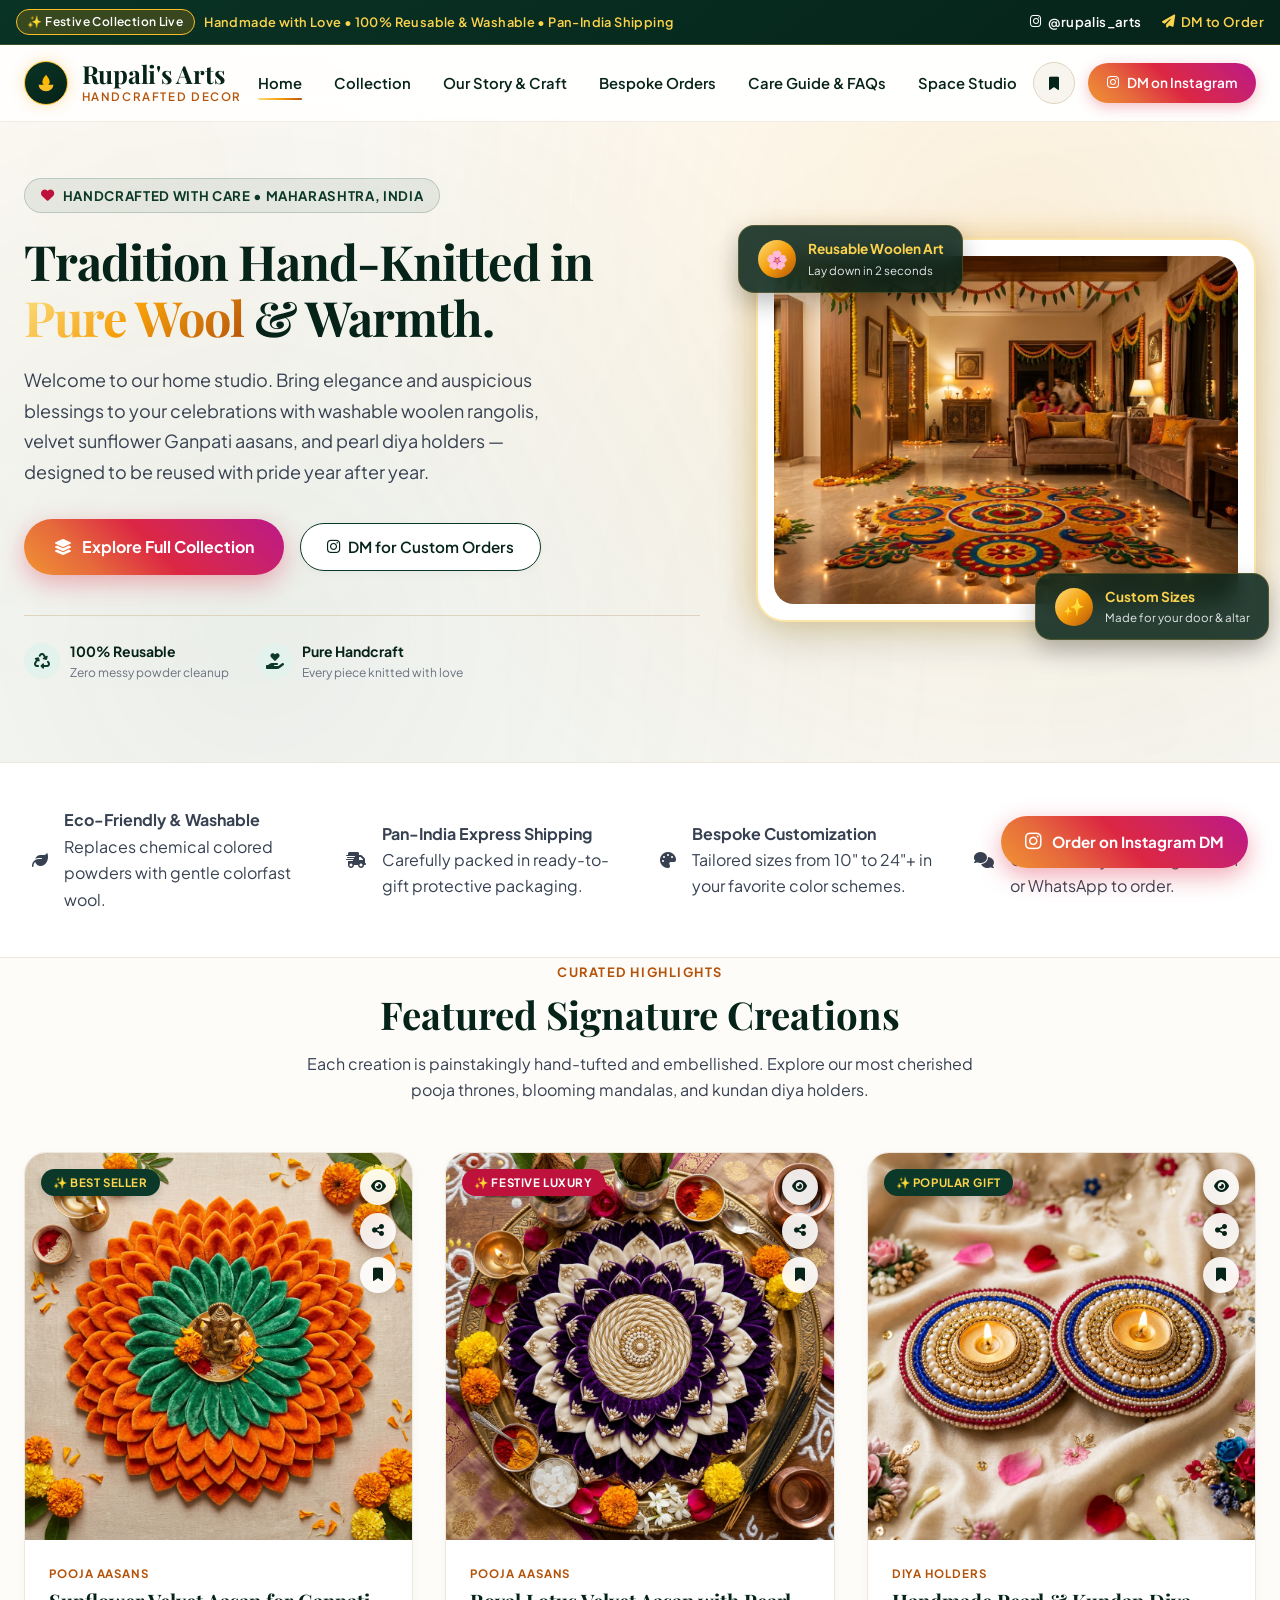
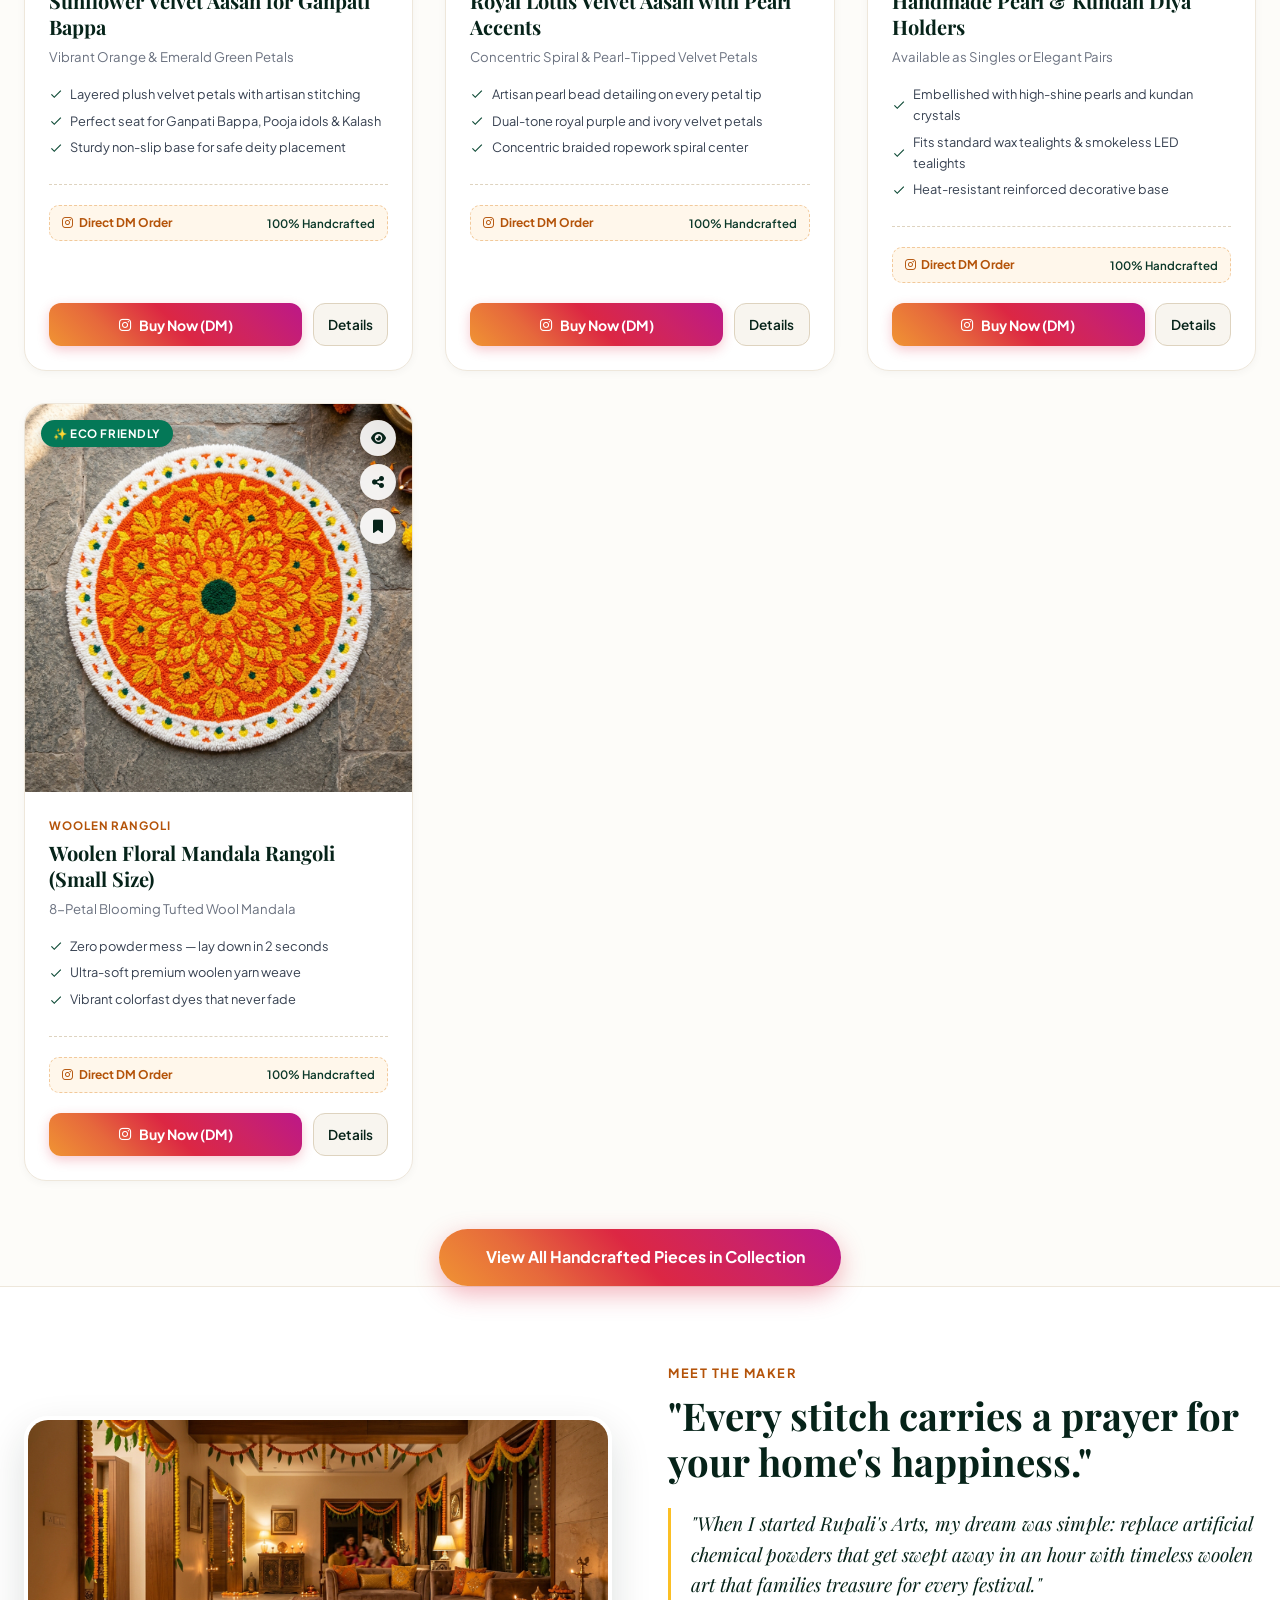
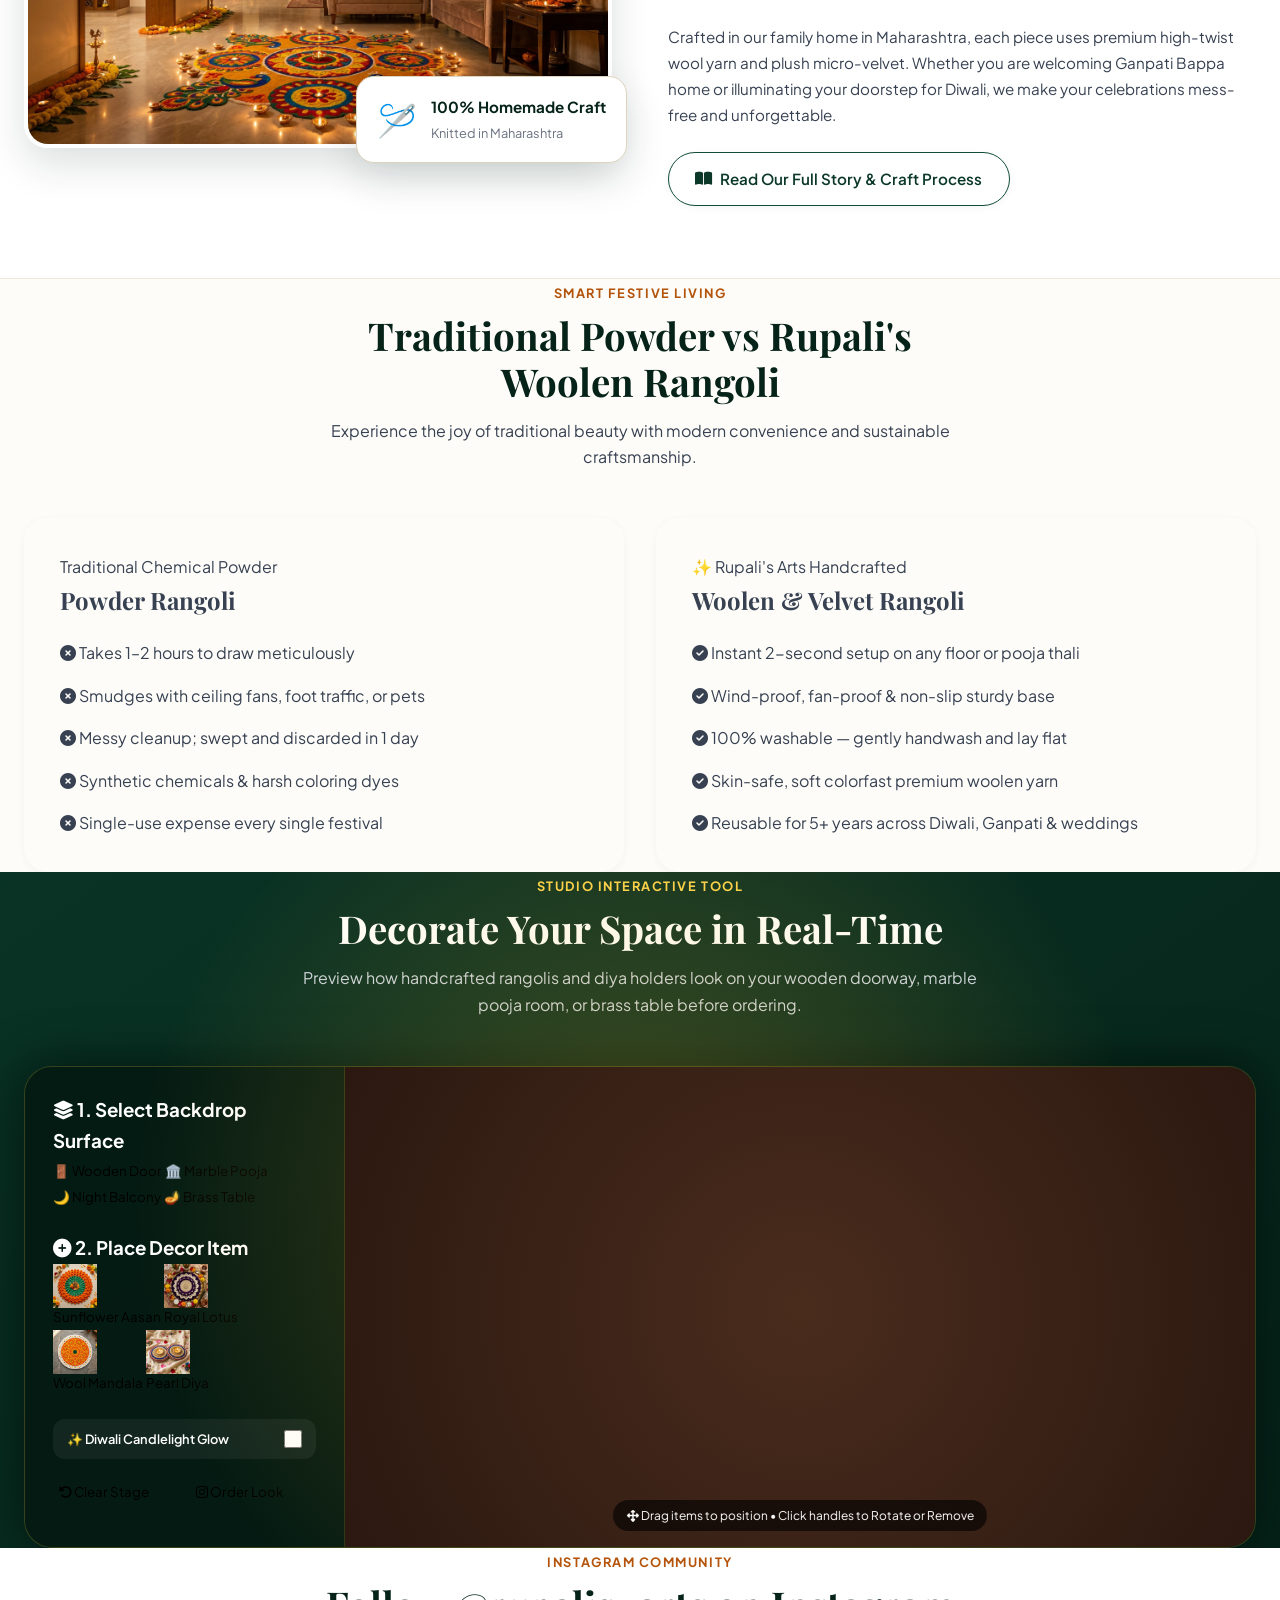
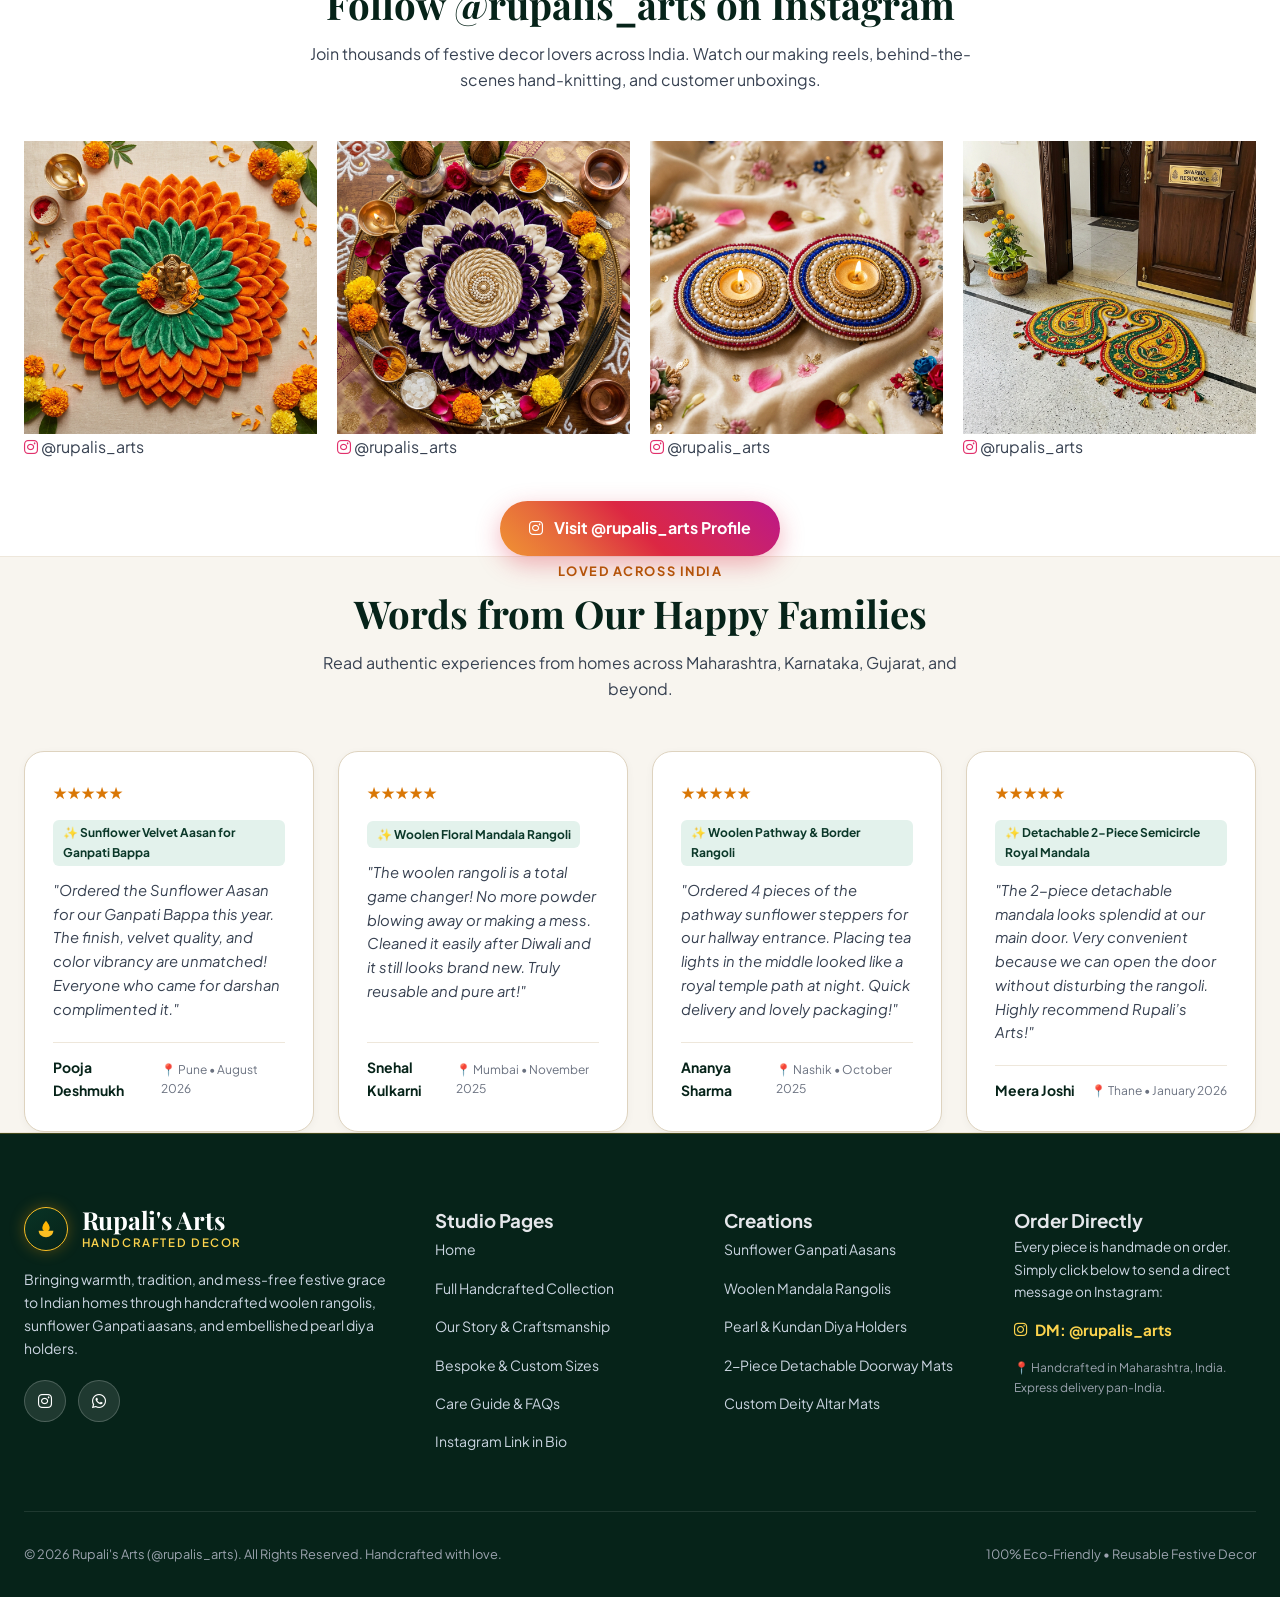
==== commit 91fdf60a: "refactor: remove all 'Aunt Rupali' references and standardize brand voice to 'Rupali\'s Arts'" ====
--- a/index.html
+++ b/index.html
@@ -8,7 +8,7 @@
   <!-- Primary SEO Meta Tags -->
   <title>Rupali's Arts | Handcrafted Woolen Rangoli & Aasans</title>
   <meta name="title" content="Rupali's Arts | Handcrafted Woolen Rangoli & Aasans" />
-  <meta name="description" content="Handcrafted washable woolen rangolis, sunflower Ganpati aasans & pearl diya holders by Aunt Rupali. 100% reusable festive home decor from Maharashtra." />
+  <meta name="description" content="Handcrafted washable woolen rangolis, sunflower Ganpati aasans & pearl diya holders by Rupali's Arts. 100% reusable festive home decor from Maharashtra." />
   <meta name="keywords" content="Rupali's Arts, woolen rangoli, Ganpati aasan, sunflower aasan, handmade diya holder, pearl diya holder, reusable rangoli, washable rangoli, festive decor" />
   <meta name="author" content="Rupali's Arts" />
   <meta name="robots" content="index, follow, max-image-preview:large, max-snippet:-1, max-video-preview:-1" />
@@ -20,7 +20,7 @@
   <meta property="og:url" content="https://rugvednikam.github.io/rupalis-arts/" />
   <meta property="og:site_name" content="Rupali's Arts" />
   <meta property="og:title" content="Rupali's Arts | Handcrafted Woolen Rangoli & Aasans" />
-  <meta property="og:description" content="Washable, 100% reusable woolen rangolis, sunflower Ganpati aasans & pearl diya holders by Aunt Rupali." />
+  <meta property="og:description" content="Washable, 100% reusable woolen rangolis, sunflower Ganpati aasans & pearl diya holders by Rupali's Arts." />
   <meta property="og:image" content="assets/images/hero.jpg" />
   <meta property="og:image:width" content="1200" />
   <meta property="og:image:height" content="675" />
@@ -61,7 +61,7 @@
         "url": "https://rupalisarts.com/",
         "logo": "https://rupalisarts.com/assets/images/hero.jpg",
         "sameAs": ["https://www.instagram.com/rupalis_arts/"],
-        "description": "Handcrafted Indian festive home decor, reusable woolen rangolis, sunflower Ganpati aasans, and embellished pearl diya holders by Aunt Rupali.",
+        "description": "Handcrafted Indian festive home decor, reusable woolen rangolis, sunflower Ganpati aasans, and embellished pearl diya holders by Rupali's Arts.",
         "contactPoint": {
           "@type": "ContactPoint",
           "telephone": "+91-8552939652",
@@ -94,7 +94,7 @@
     <div class="announcement-content">
       <div class="announcement-text-group">
         <span class="announcement-badge">✨ Festive Collection Live</span>
-        <span class="announcement-tagline">Handmade with Love by Aunt Rupali • 100% Reusable • Pan-India Shipping</span>
+        <span class="announcement-tagline">Handmade with Love • 100% Reusable & Washable • Pan-India Shipping</span>
       </div>
       <div class="announcement-links">
         <a href="https://www.instagram.com/rupalis_arts/" target="_blank" rel="noopener noreferrer" class="announcement-link" aria-label="Visit Rupali's Arts on Instagram">
@@ -164,7 +164,7 @@
           <div class="hero-content-col">
             <div class="hero-badge-pill">
               <i class="fas fa-heart" style="color: var(--crimson-600);" aria-hidden="true"></i>
-              <span>Handcrafted by Aunt Rupali • Maharashtra</span>
+              <span>Handcrafted with Care • Maharashtra, India</span>
             </div>
             <h1 id="hero-heading" class="hero-title">
               Tradition Hand-Knitted in <span class="hero-title-accent">Pure Wool</span> & Warmth.
@@ -266,7 +266,7 @@
             <div class="feature-icon"><i class="fas fa-comments" aria-hidden="true"></i></div>
             <div class="feature-info">
               <h4>Direct Artisan Ordering</h4>
-              <p>Chat directly with Aunt Rupali on Instagram DM or WhatsApp.</p>
+              <p>Chat directly on Instagram DM or WhatsApp to order.</p>
             </div>
           </div>
         </div>
@@ -278,7 +278,7 @@
       <div class="container">
         <div class="section-header">
           <span class="section-tag">Curated Highlights</span>
-          <h2 id="featured-heading" class="section-title">Aunt Rupali's Signature Creations</h2>
+          <h2 id="featured-heading" class="section-title">Featured Signature Creations</h2>
           <p class="section-description">
             Each creation is painstakingly hand-tufted and embellished. Explore our most cherished pooja thrones, blooming mandalas, and kundan diya holders.
           </p>
@@ -302,7 +302,7 @@
       <div class="container">
         <div class="story-grid">
           <div class="story-image-stack">
-            <img src="assets/images/hero.jpg" alt="Aunt Rupali Handcrafted Decor Workshop Setup" class="story-main-img" />
+            <img src="assets/images/hero.jpg" alt="Rupali's Arts Handcrafted Decor Workshop Setup" class="story-main-img" />
             <div class="artisan-badge-card">
               <div style="font-size: 2rem;">🪡</div>
               <div>
@@ -382,7 +382,7 @@
             Decorate Your Space in Real-Time
           </h2>
           <p class="section-description" style="color: #cbd5e1;">
-            Preview how Aunt Rupali's rangolis and diya holders look on your wooden doorway, marble pooja room, or brass table before ordering.
+            Preview how handcrafted rangolis and diya holders look on your wooden doorway, marble pooja room, or brass table before ordering.
           </p>
         </div>
 
@@ -471,7 +471,7 @@
       <div class="container">
         <div class="section-header">
           <span class="section-tag">Instagram Community</span>
-          <h2 id="spotlight-heading" class="section-title">Follow Aunt Rupali @rupalis_arts</h2>
+          <h2 id="spotlight-heading" class="section-title">Follow @rupalis_arts on Instagram</h2>
           <p class="section-description">
             Join thousands of festive decor lovers across India. Watch our making reels, behind-the-scenes hand-knitting, and customer unboxings.
           </p>
@@ -678,7 +678,7 @@
 
     <div class="drawer-footer">
       <label for="inquiryNotesInput" style="font-size: 0.8rem; font-weight: 700; color: var(--emerald-900); display: block; margin-bottom: 0.4rem;">
-        Custom Size / Note for Aunt Rupali:
+        Custom Size / Note for Order:
       </label>
       <input type="text" id="inquiryNotesInput" placeholder="e.g. Need 12-inch size in Purple" style="width: 100%; padding: 0.65rem 0.85rem; border-radius: 10px; border: 1px solid var(--cream-300); font-size: 0.825rem; margin-bottom: 1rem; outline: none;" />
 
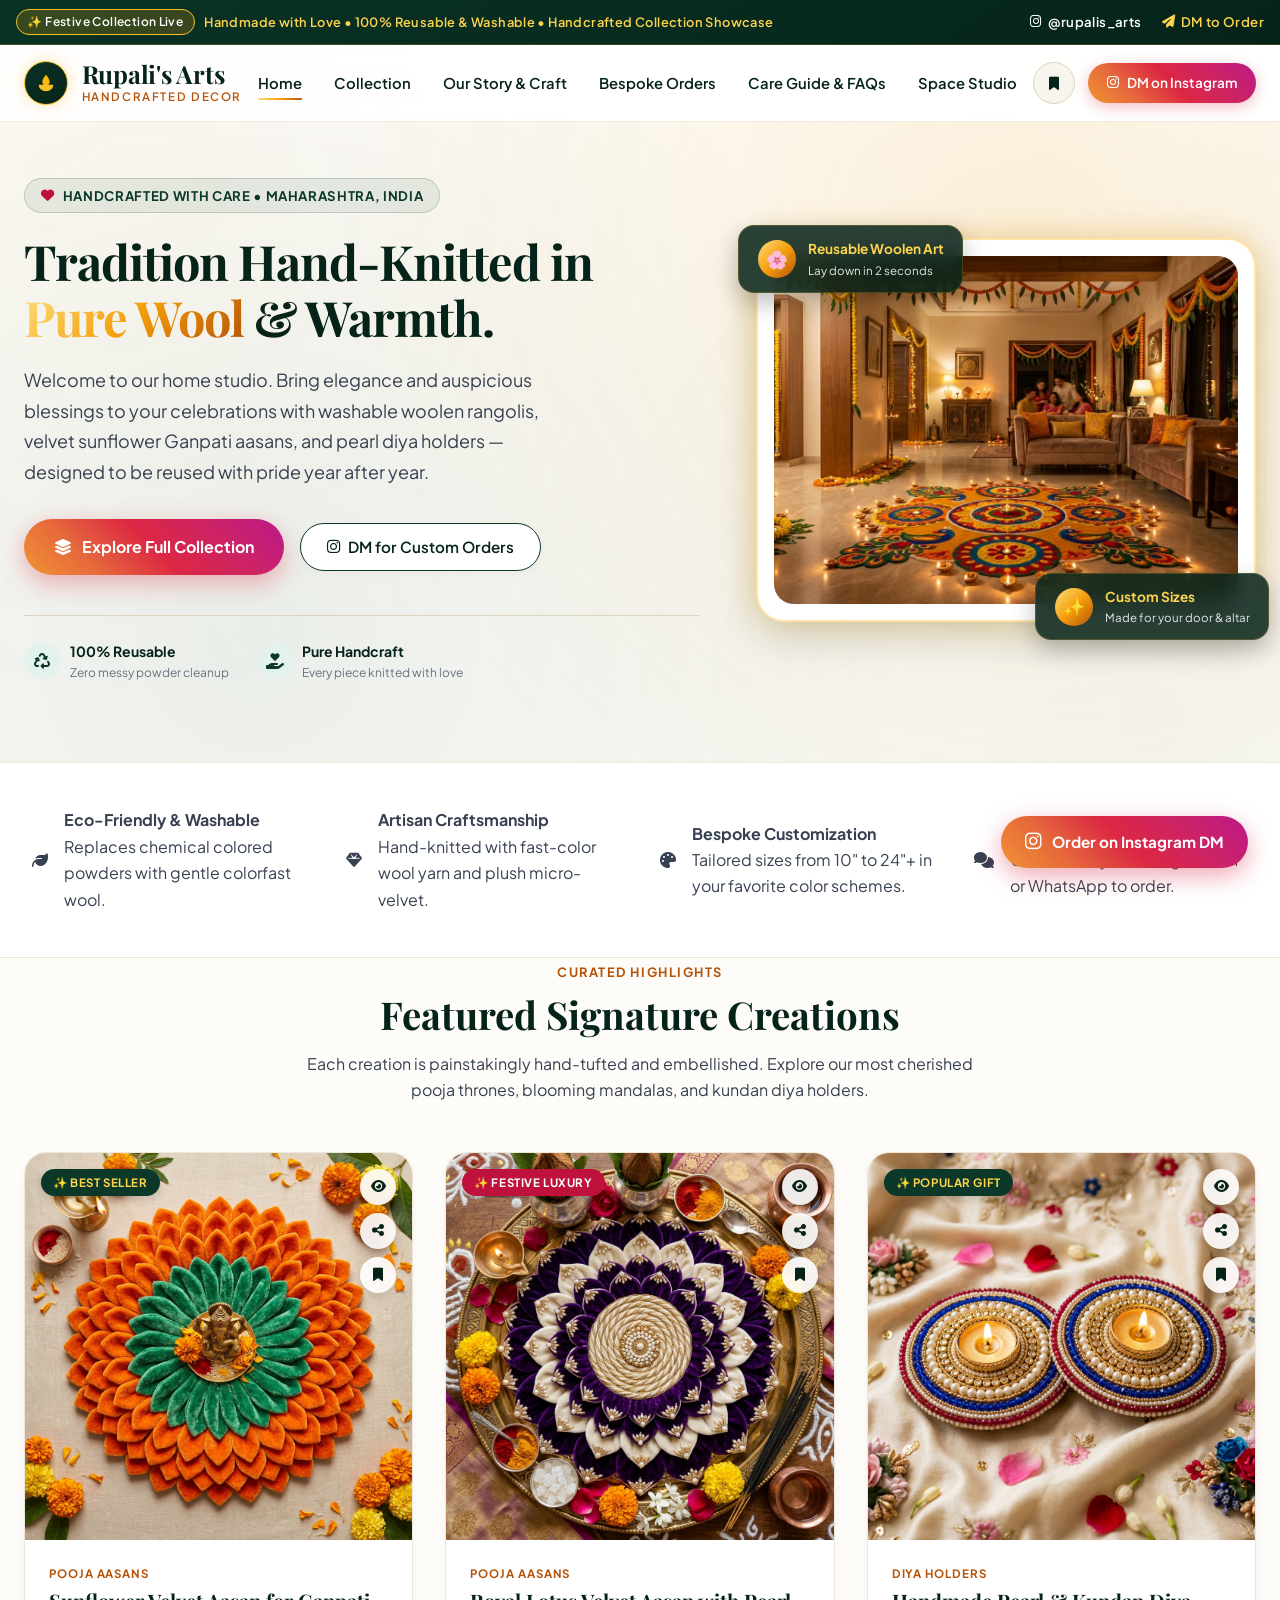
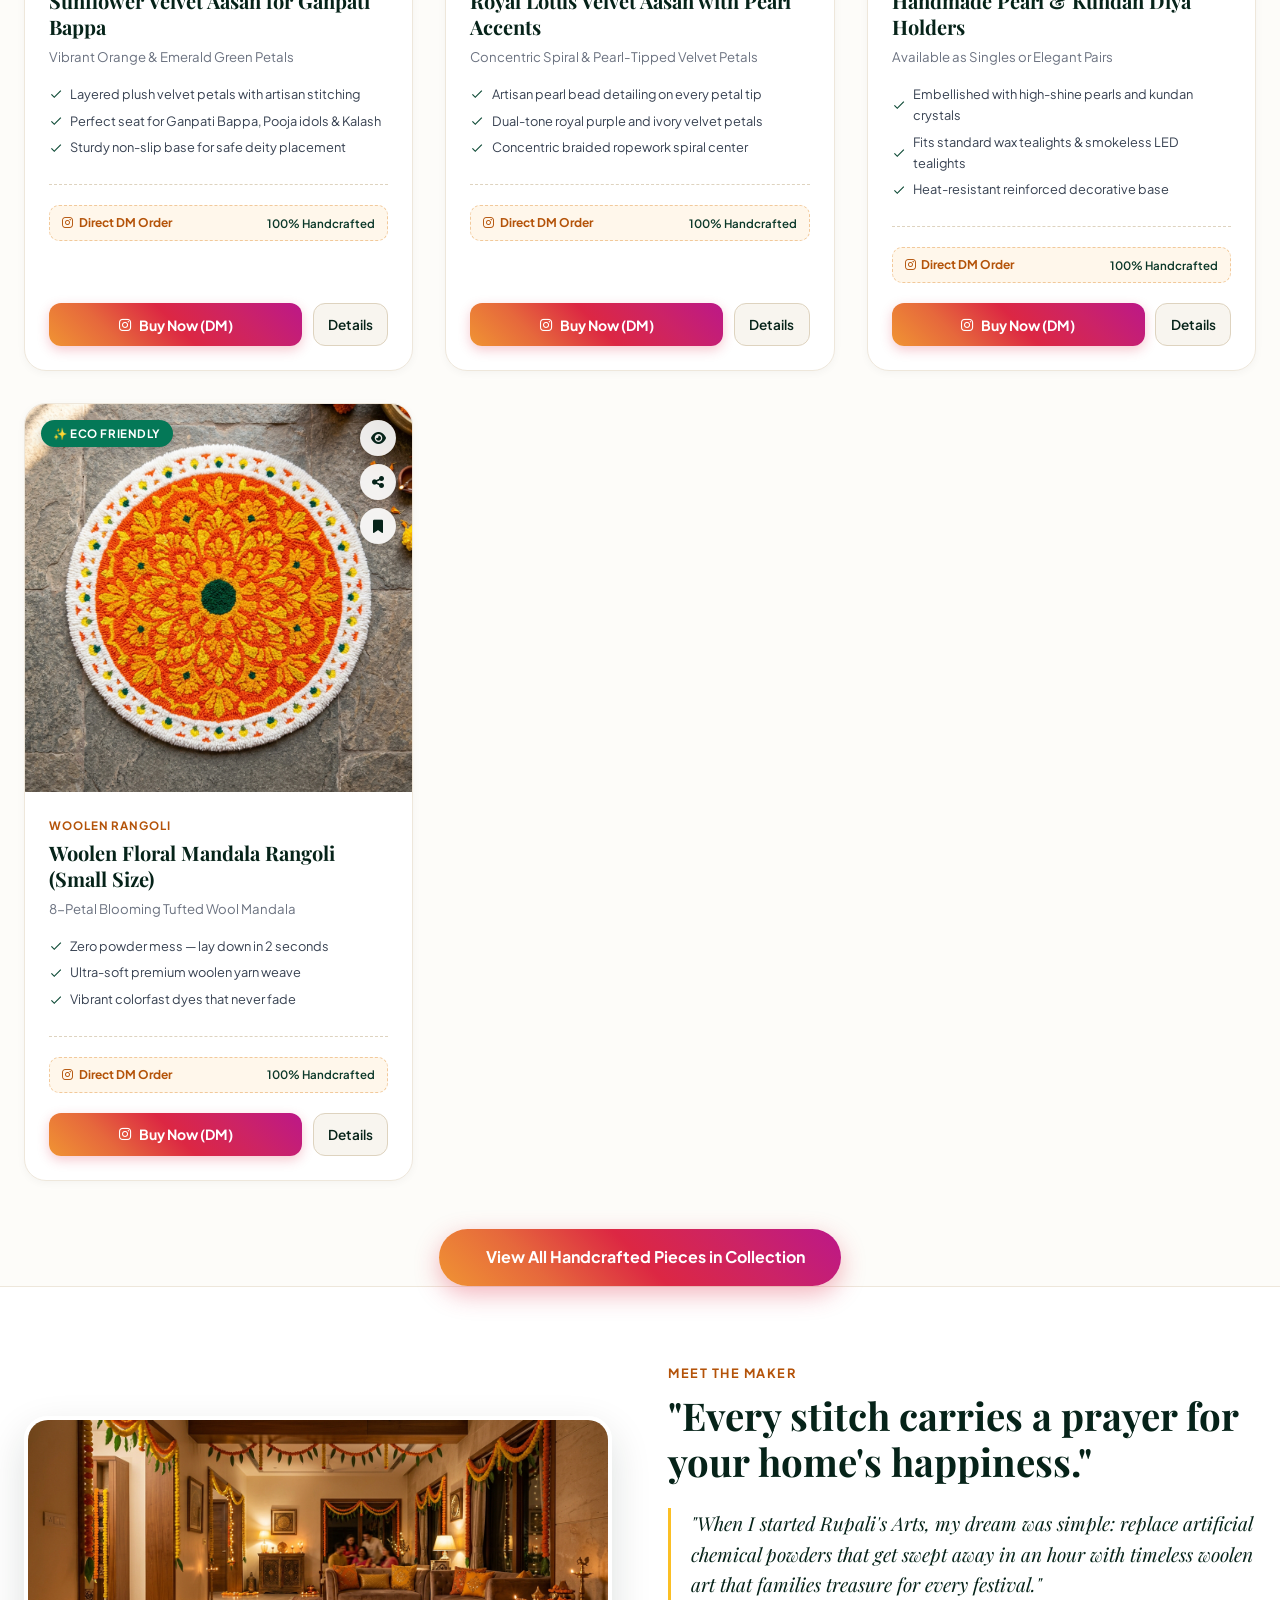
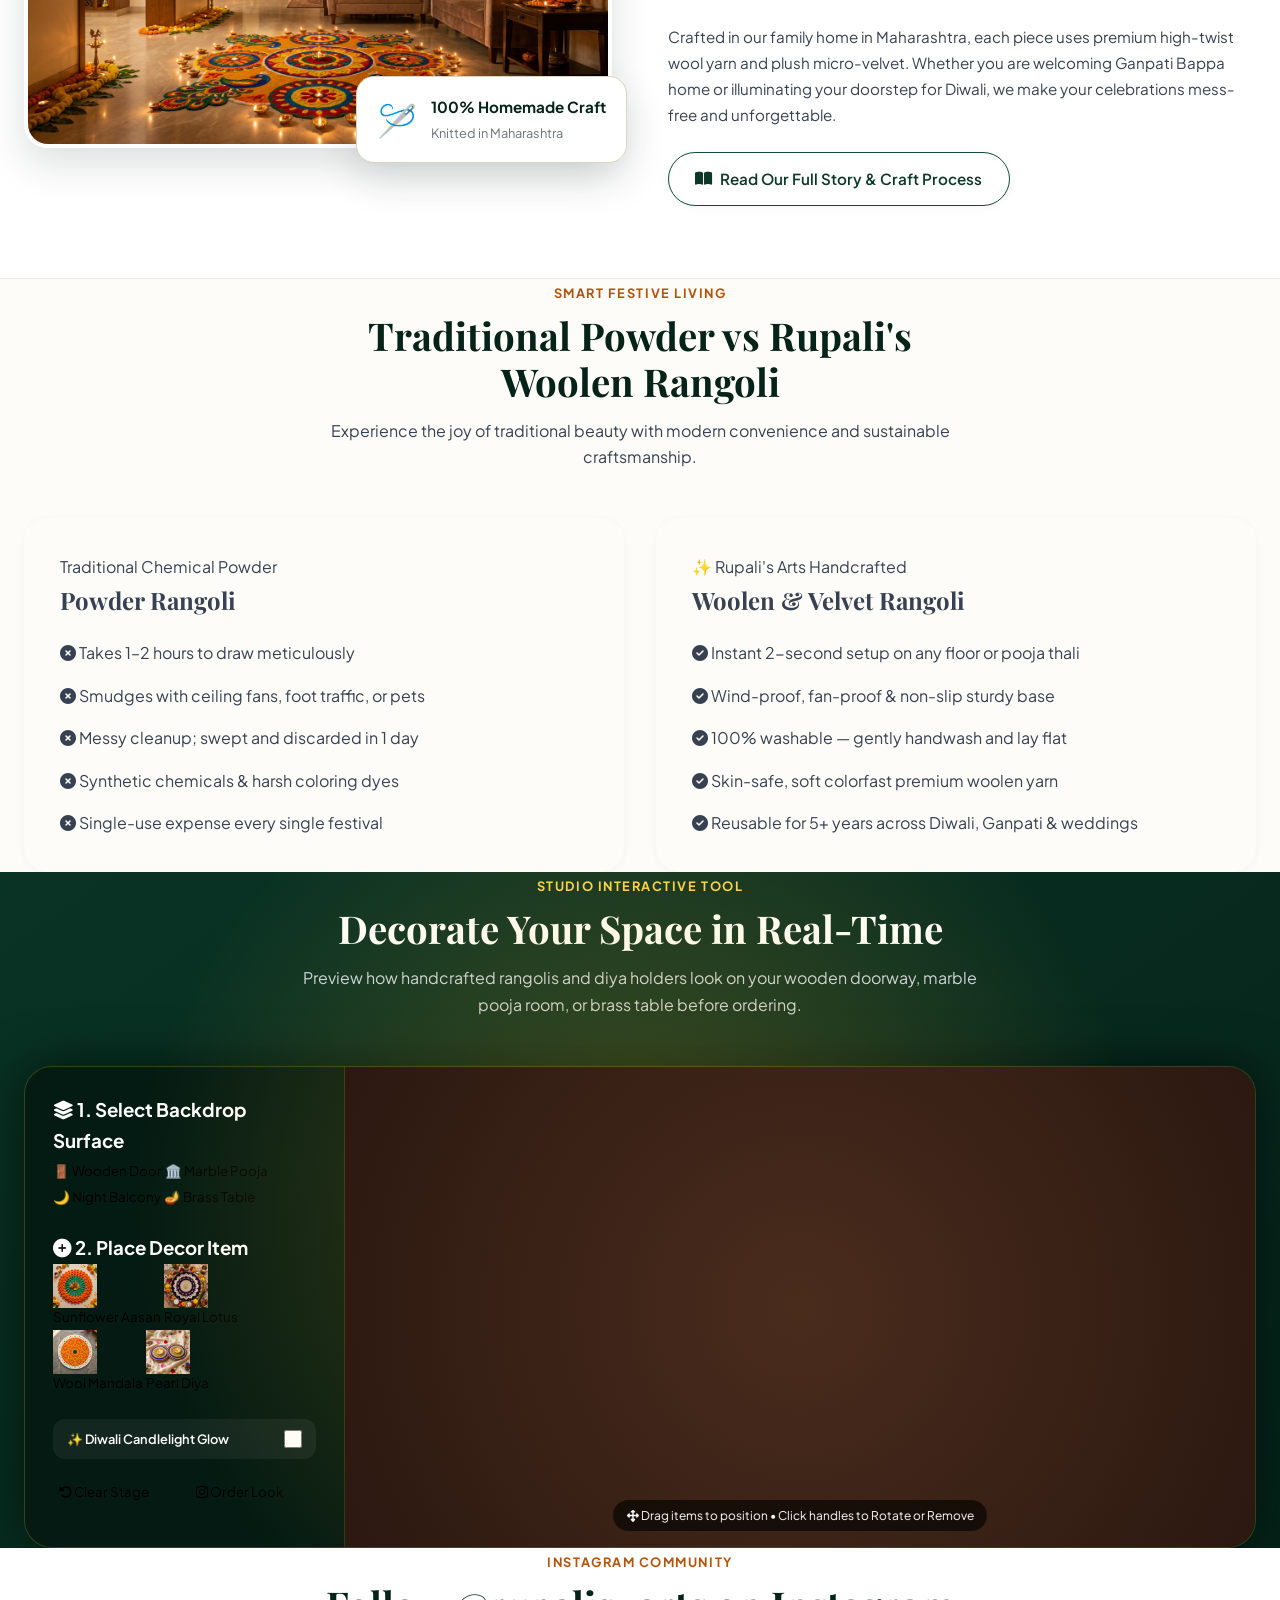
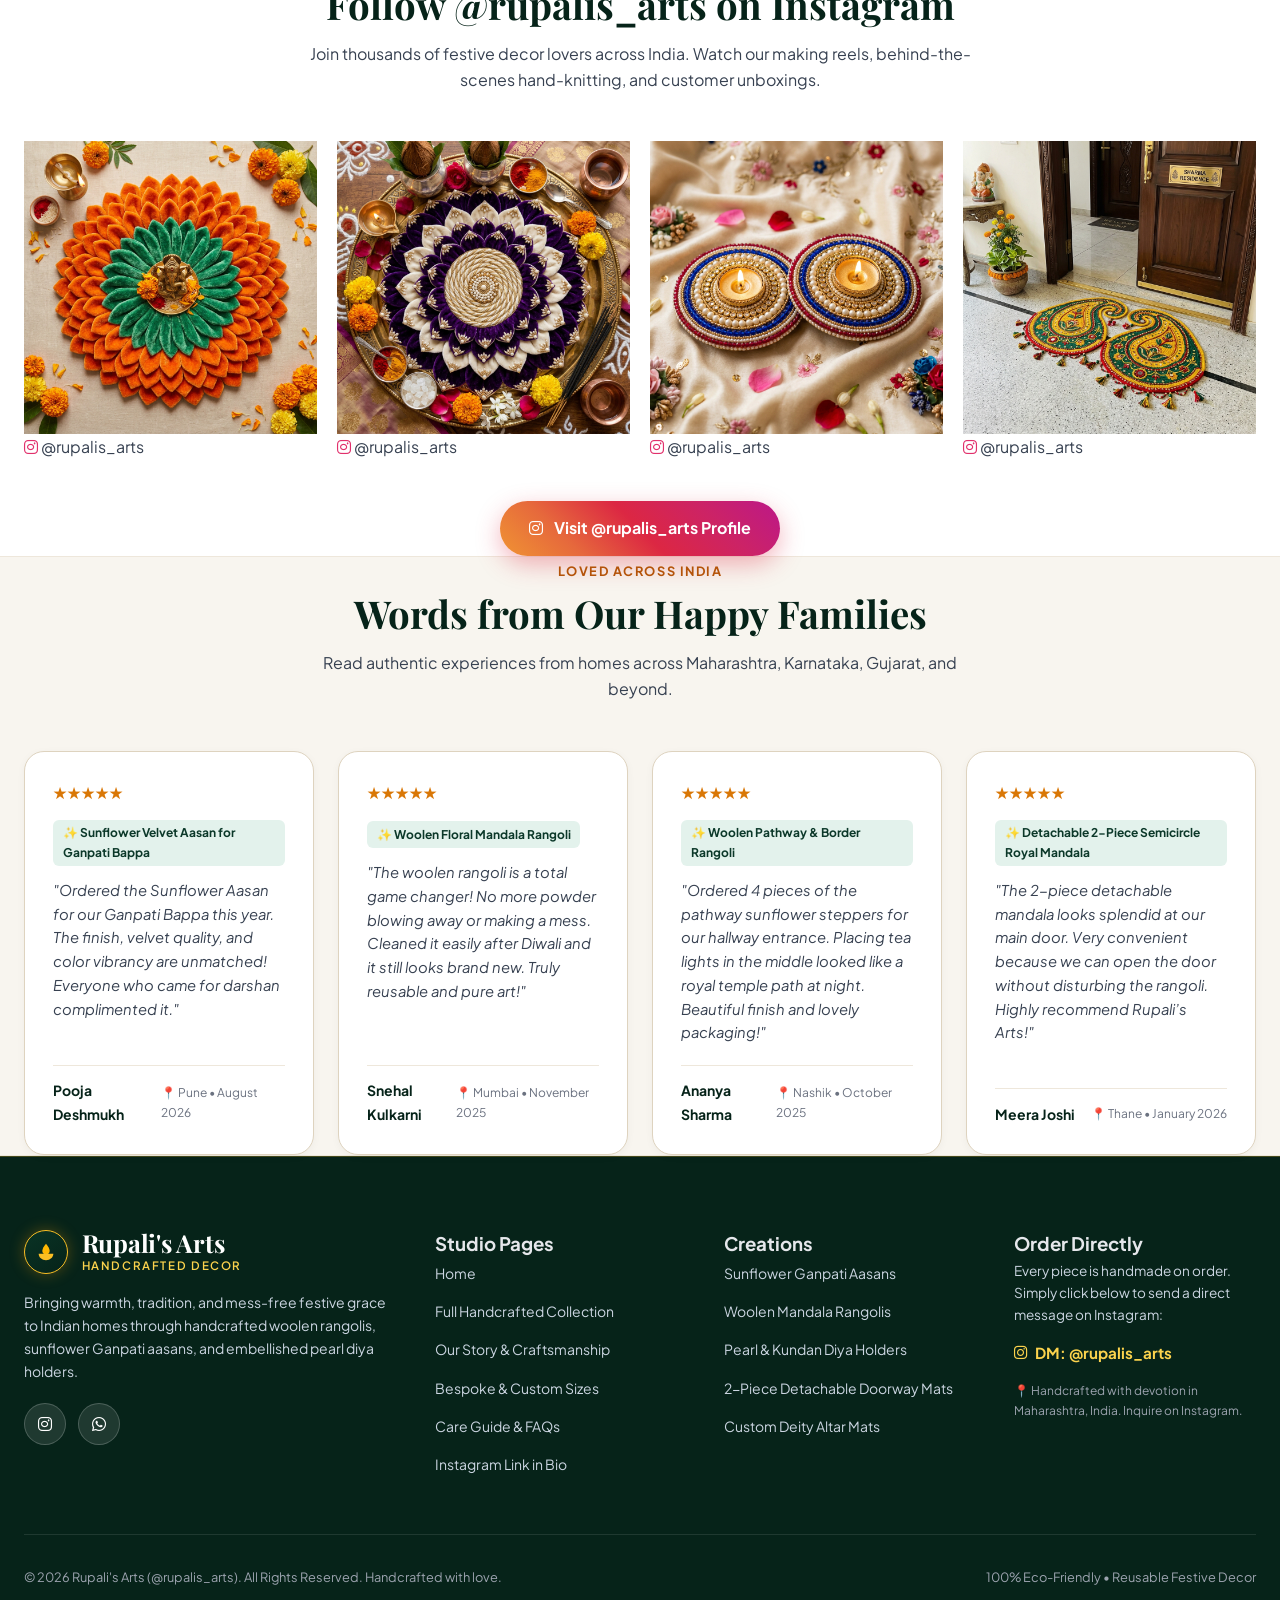
==== commit 37f69360: "refactor: reposition website as an artisan product showcase; remove pan-India shipping and delivery " ====
--- a/index.html
+++ b/index.html
@@ -94,7 +94,7 @@
     <div class="announcement-content">
       <div class="announcement-text-group">
         <span class="announcement-badge">✨ Festive Collection Live</span>
-        <span class="announcement-tagline">Handmade with Love • 100% Reusable & Washable • Pan-India Shipping</span>
+        <span class="announcement-tagline">Handmade with Love • 100% Reusable & Washable • Handcrafted Collection Showcase</span>
       </div>
       <div class="announcement-links">
         <a href="https://www.instagram.com/rupalis_arts/" target="_blank" rel="noopener noreferrer" class="announcement-link" aria-label="Visit Rupali's Arts on Instagram">
@@ -247,10 +247,10 @@
           </div>
 
           <div class="feature-box">
-            <div class="feature-icon"><i class="fas fa-truck-fast" aria-hidden="true"></i></div>
+            <div class="feature-icon"><i class="fas fa-gem" aria-hidden="true"></i></div>
             <div class="feature-info">
-              <h4>Pan-India Express Shipping</h4>
-              <p>Carefully packed in ready-to-gift protective packaging.</p>
+              <h4>Artisan Craftsmanship</h4>
+              <p>Hand-knitted with fast-color wool yarn and plush micro-velvet.</p>
             </div>
           </div>
 
@@ -601,7 +601,7 @@
             <i class="fab fa-instagram" aria-hidden="true"></i> DM: @rupalis_arts
           </a>
           <p style="font-size: 0.75rem; color: #9ca3af; margin-top: 1rem;">
-            📍 Handcrafted in Maharashtra, India. Express delivery pan-India.
+            📍 Handcrafted with devotion in Maharashtra, India. Inquire on Instagram.
           </p>
         </div>
       </div>
@@ -788,7 +788,7 @@
       </a>
 
       <div class="mobile-sidebar-badge-strip">
-        <span>🚚 Express Shipping</span>
+        <span>🪡 Handcrafted Art</span>
         <span>•</span>
         <span>💯 100% Reusable</span>
       </div>
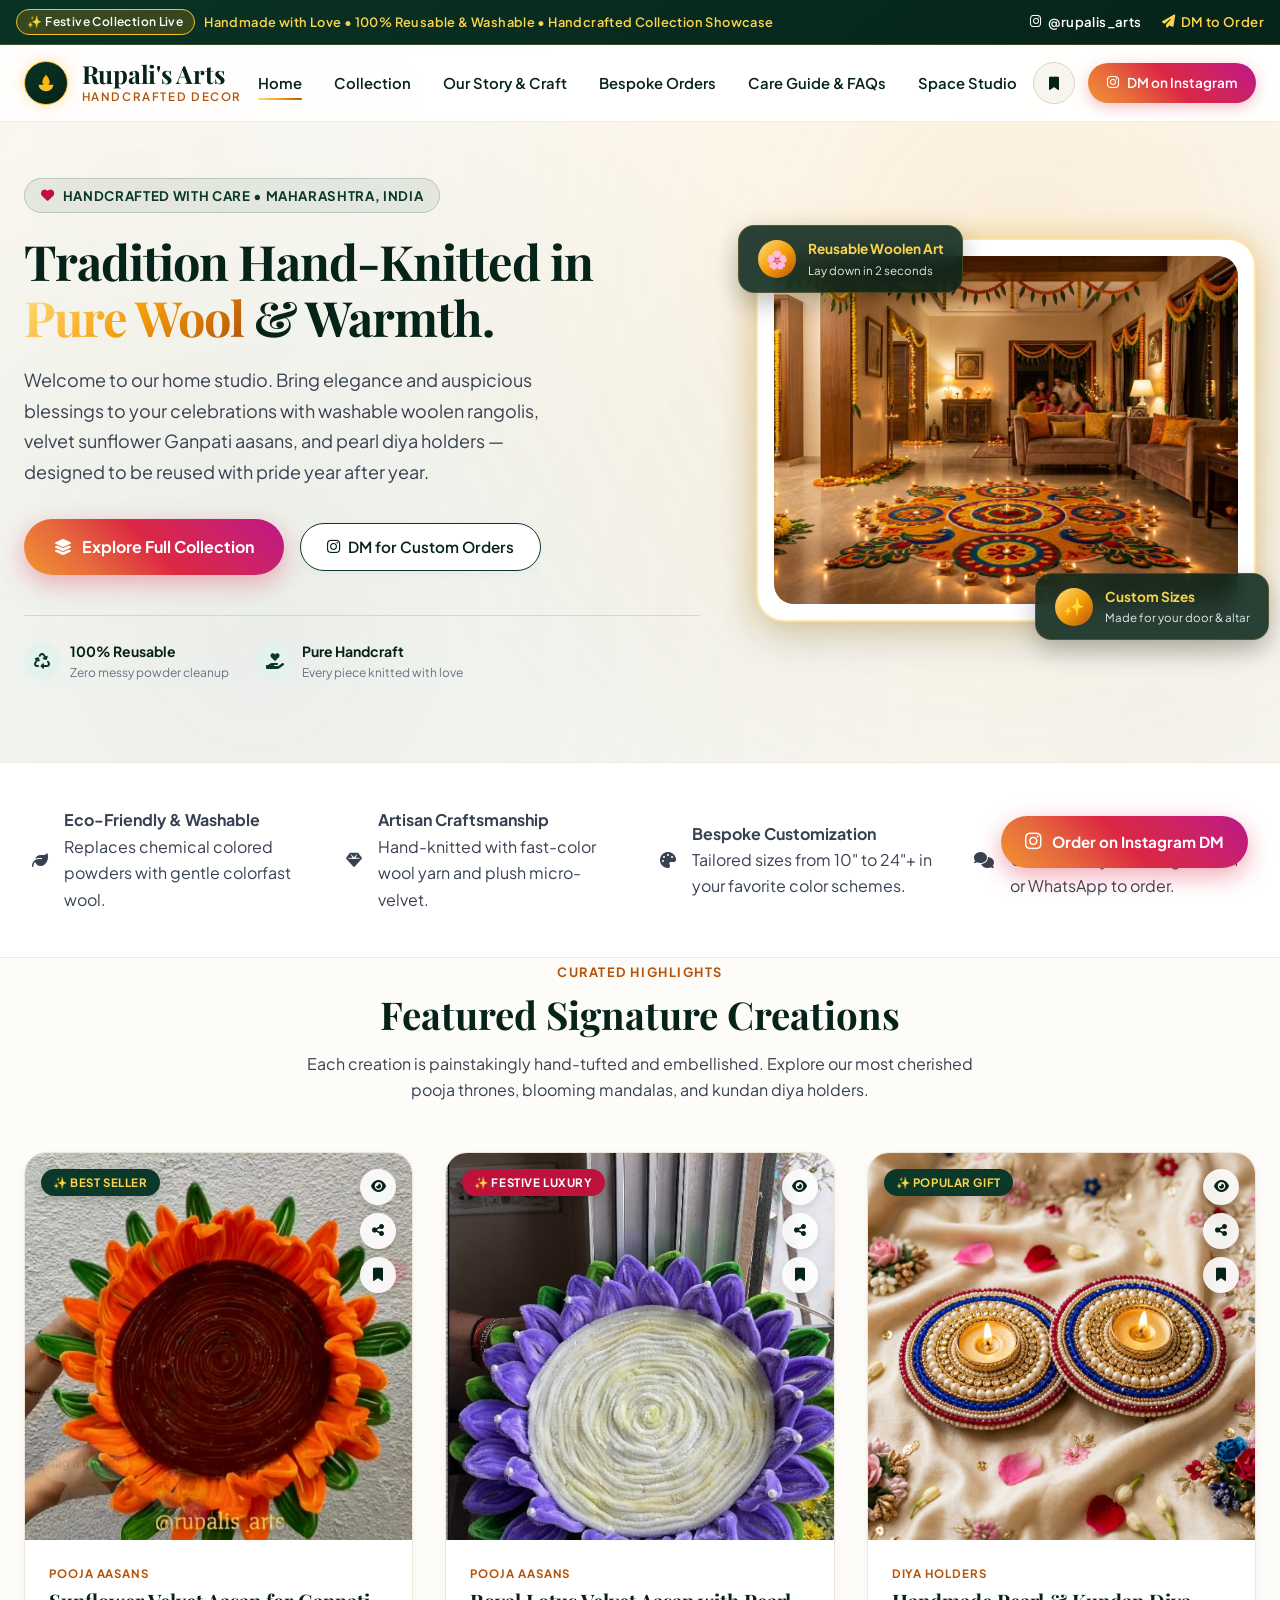
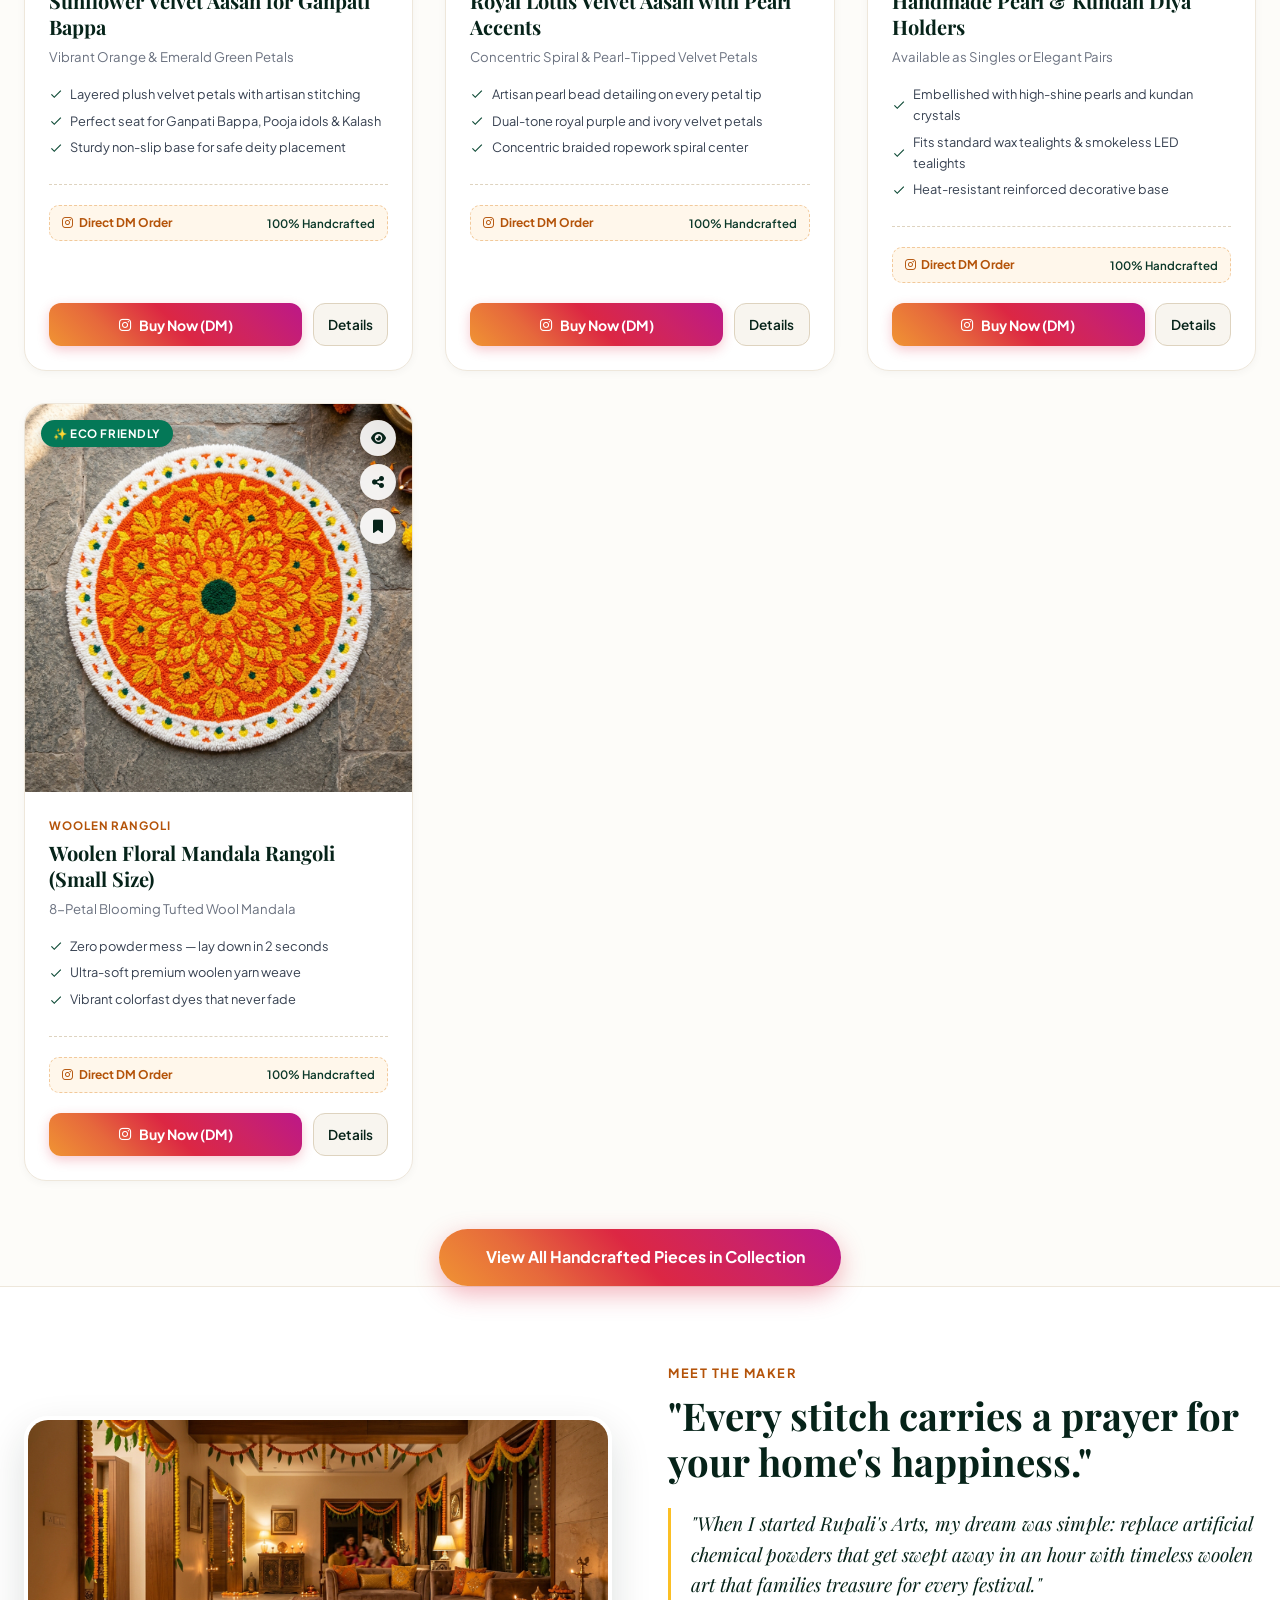
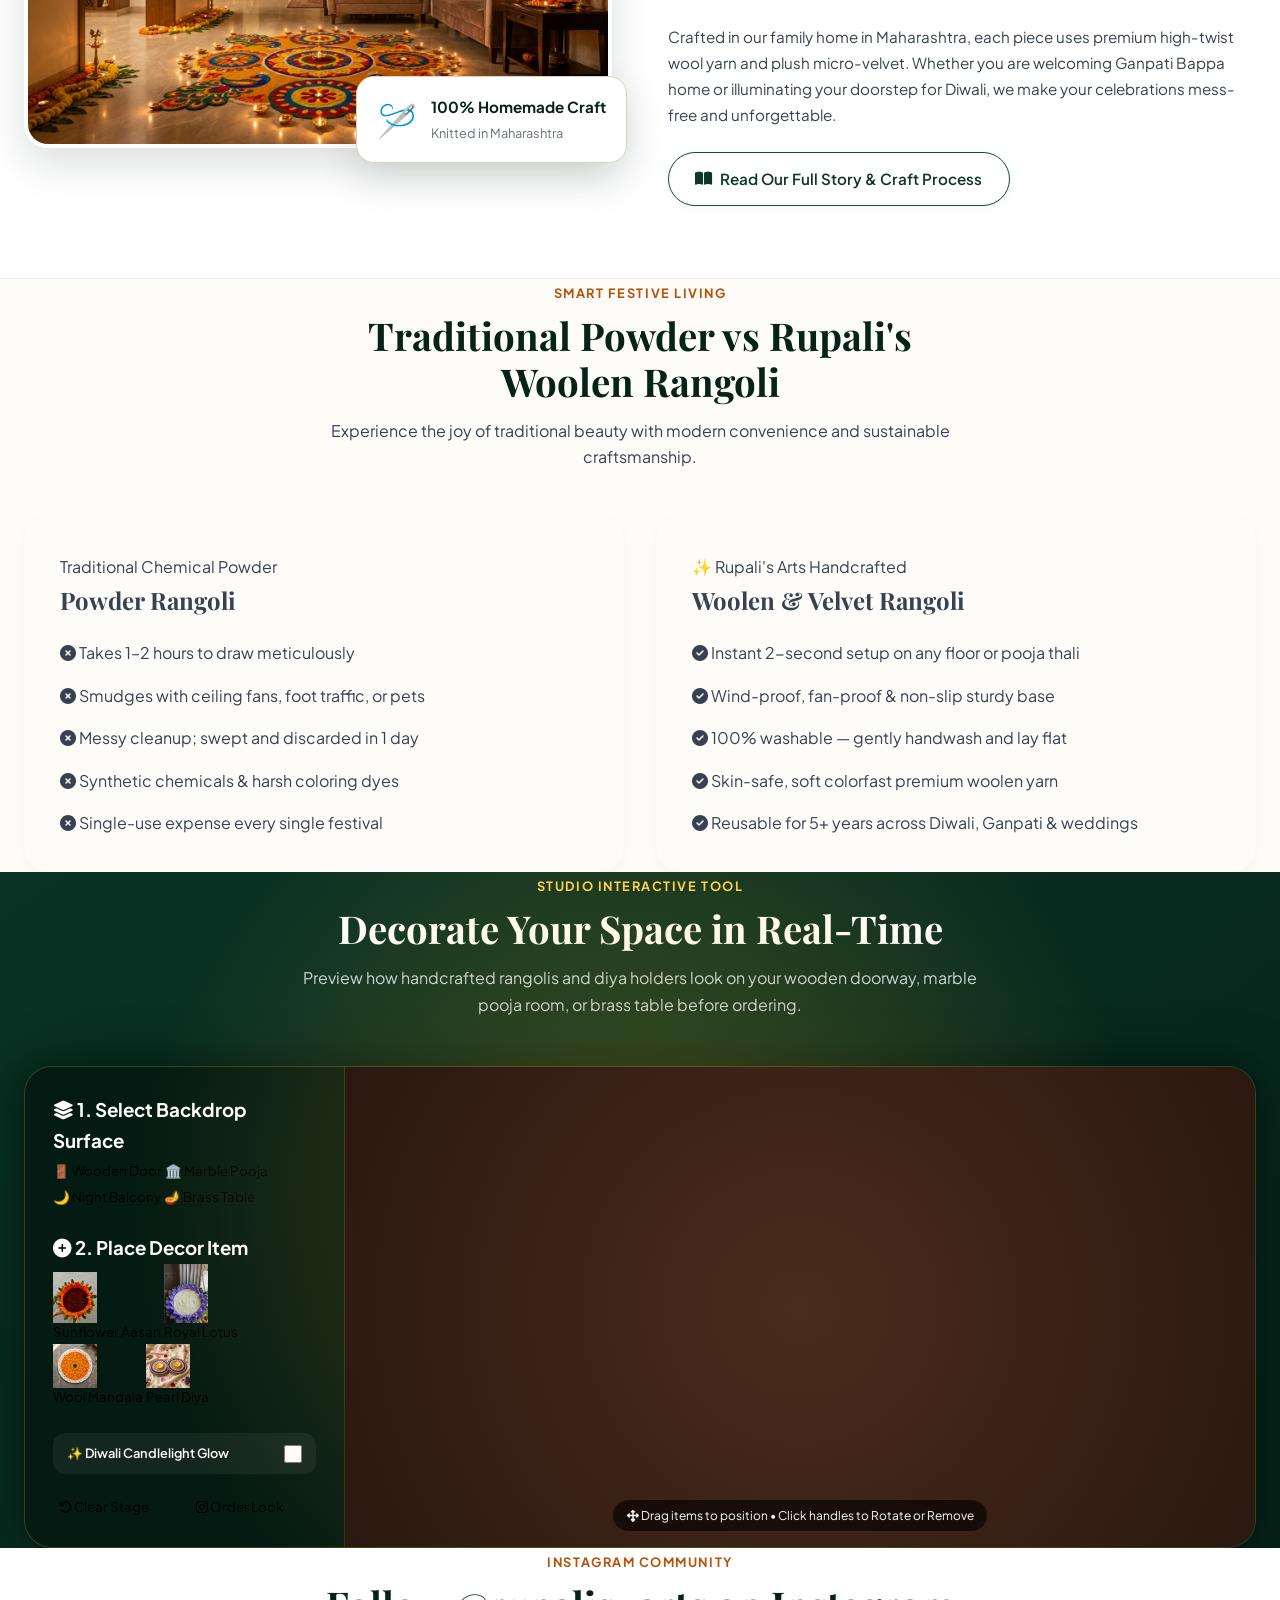
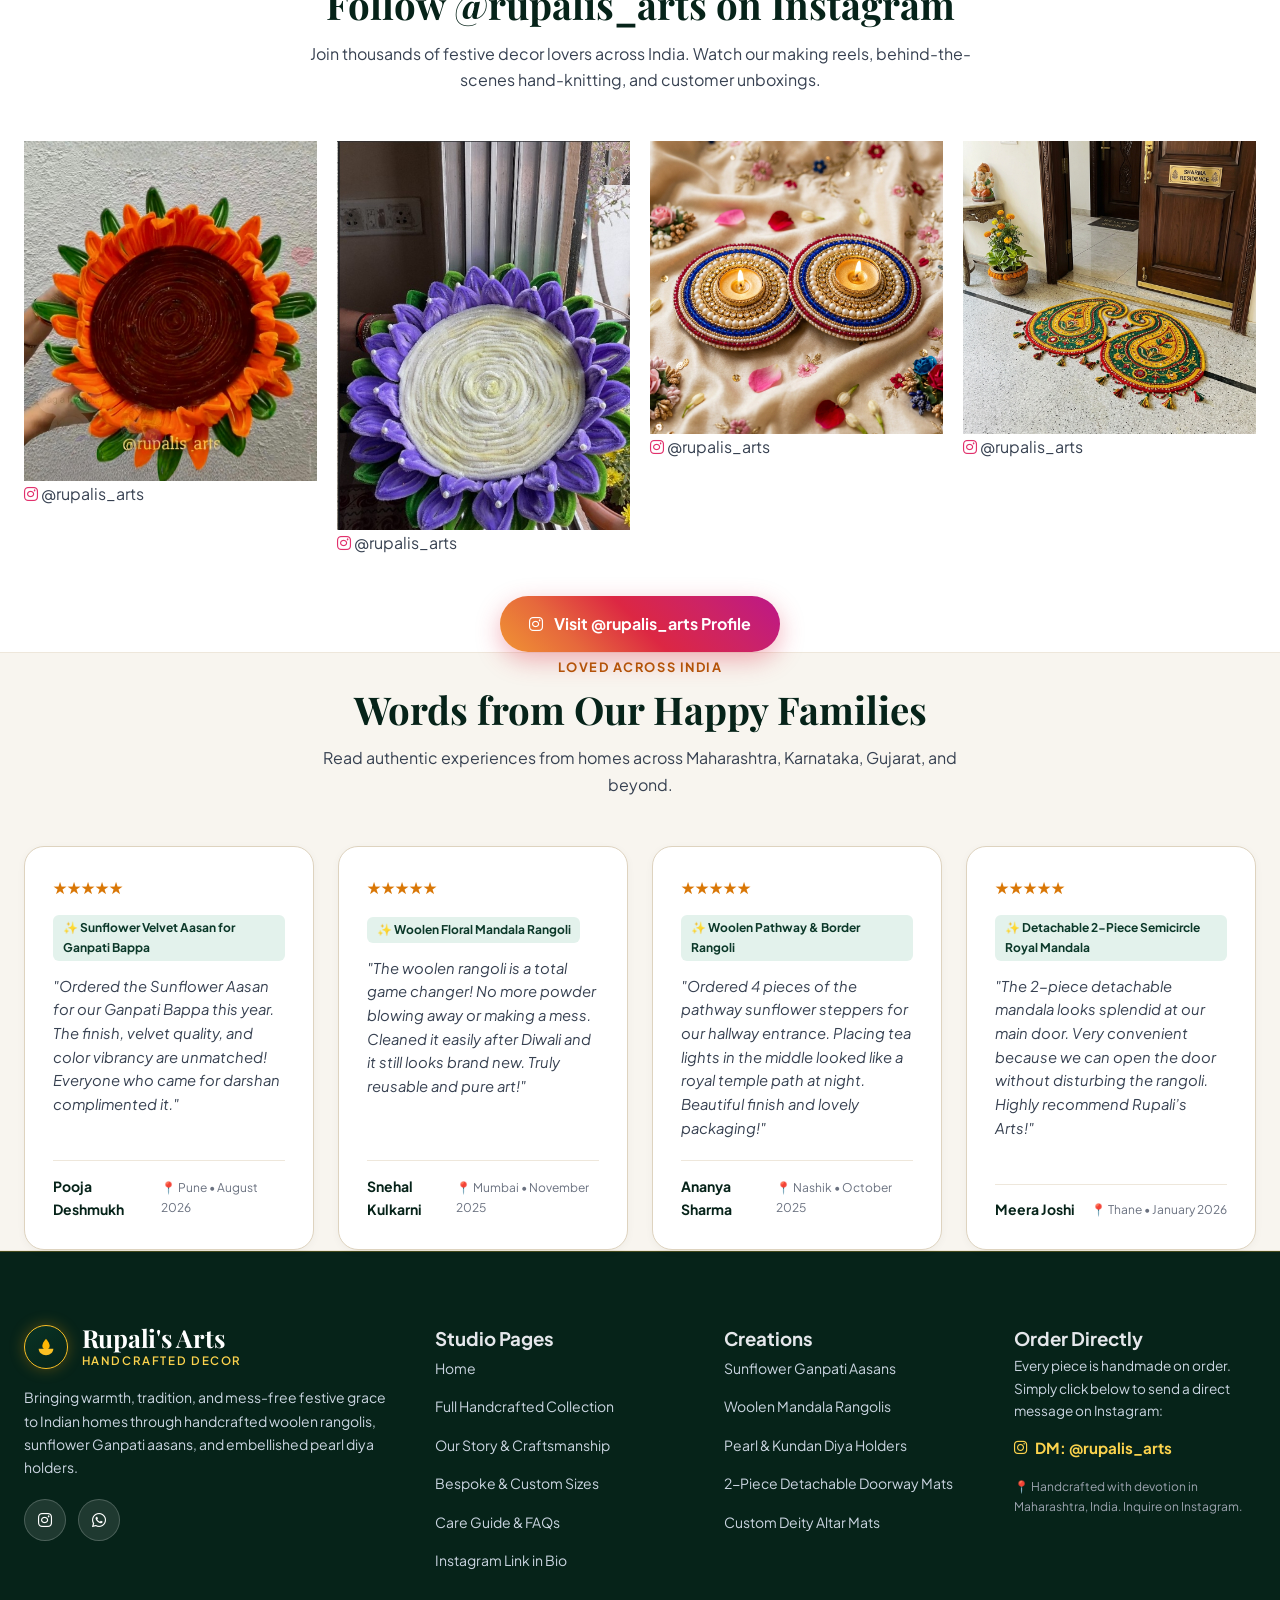
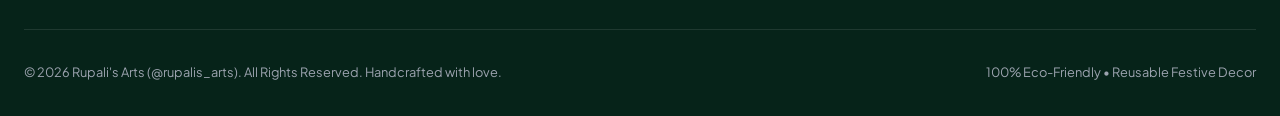
==== commit 0bf64cd8: "feat: add Terracotta Velvet Vase, Lippan Diamond Frame, and Lippan Circular Mandala Mirror to catalo" ====
--- a/index.html
+++ b/index.html
@@ -740,7 +740,7 @@
             <a href="collection.html" class="mobile-nav-item">
               <span class="item-icon"><i class="fas fa-layer-group" aria-hidden="true"></i></span>
               <span class="item-label">Full Collection</span>
-              <span class="item-pill">7 Designs</span>
+              <span class="item-pill">12 Designs</span>
             </a>
           </li>
           <li>
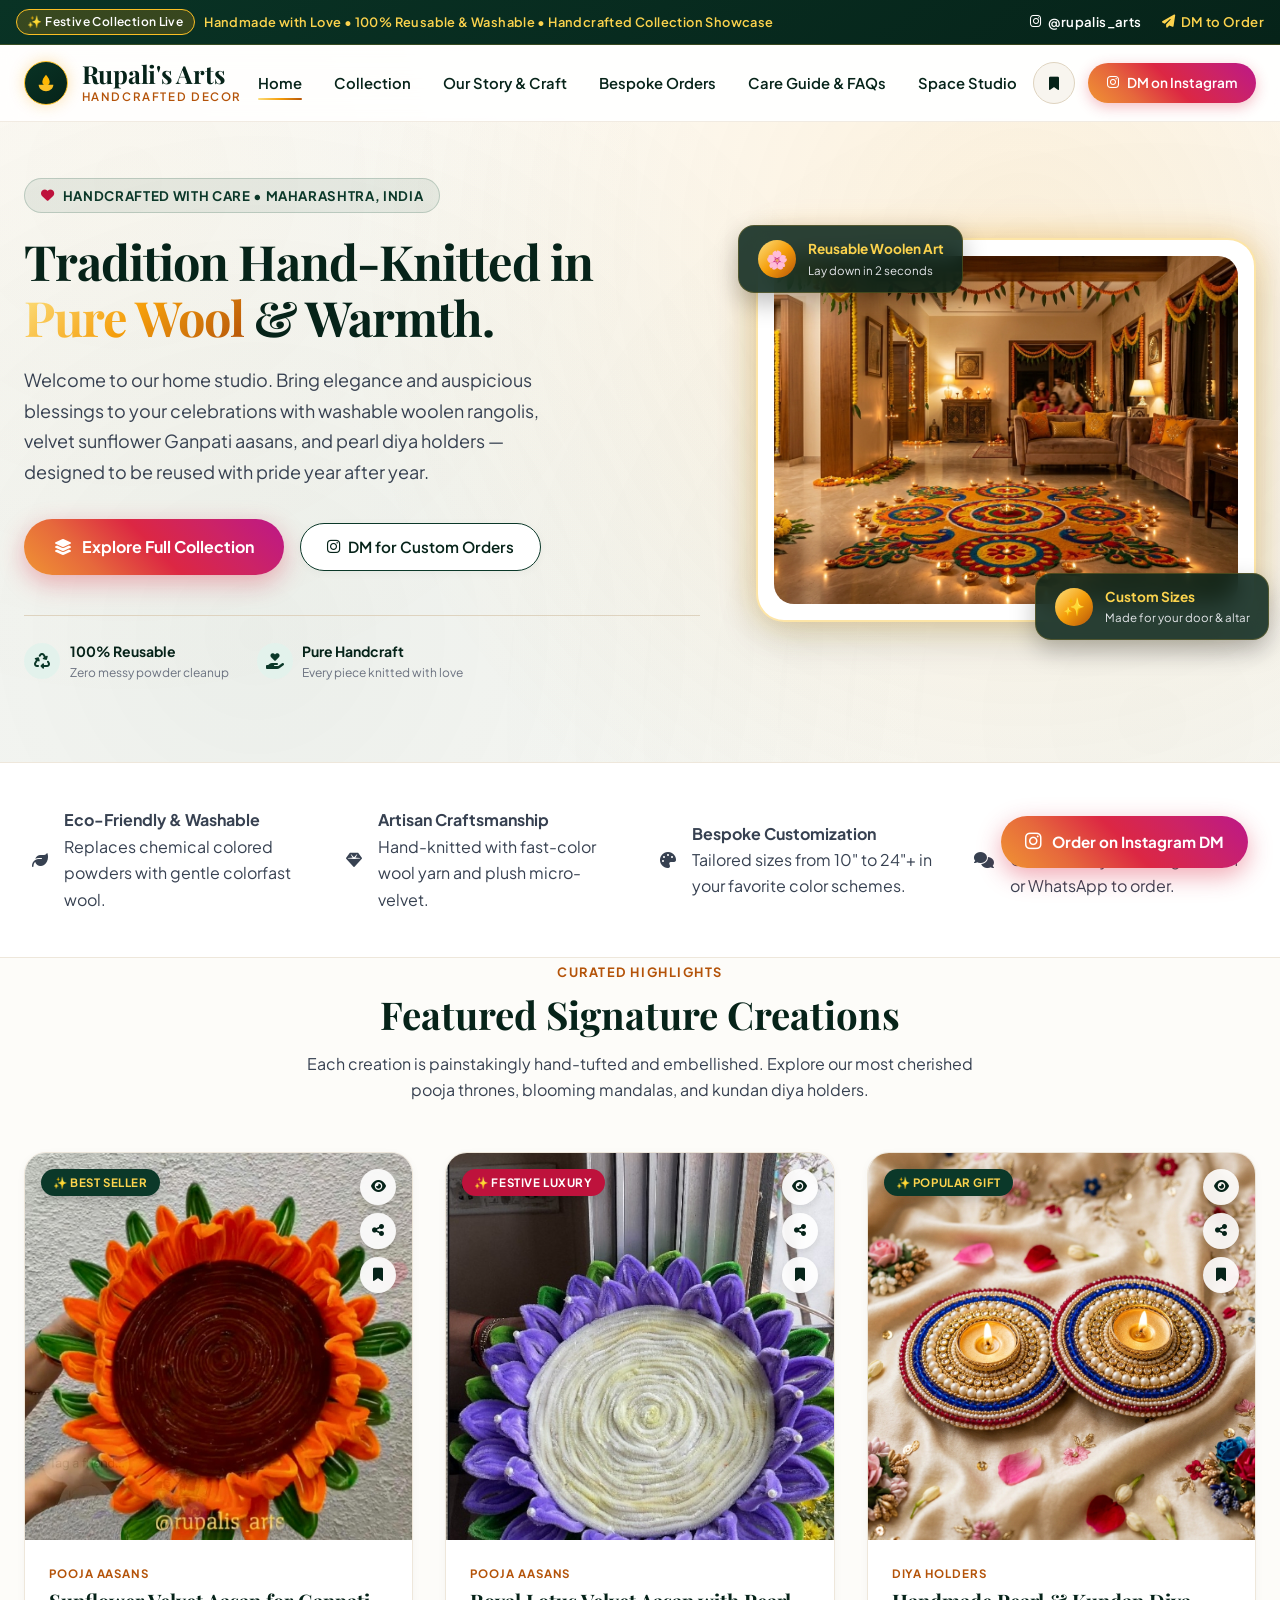
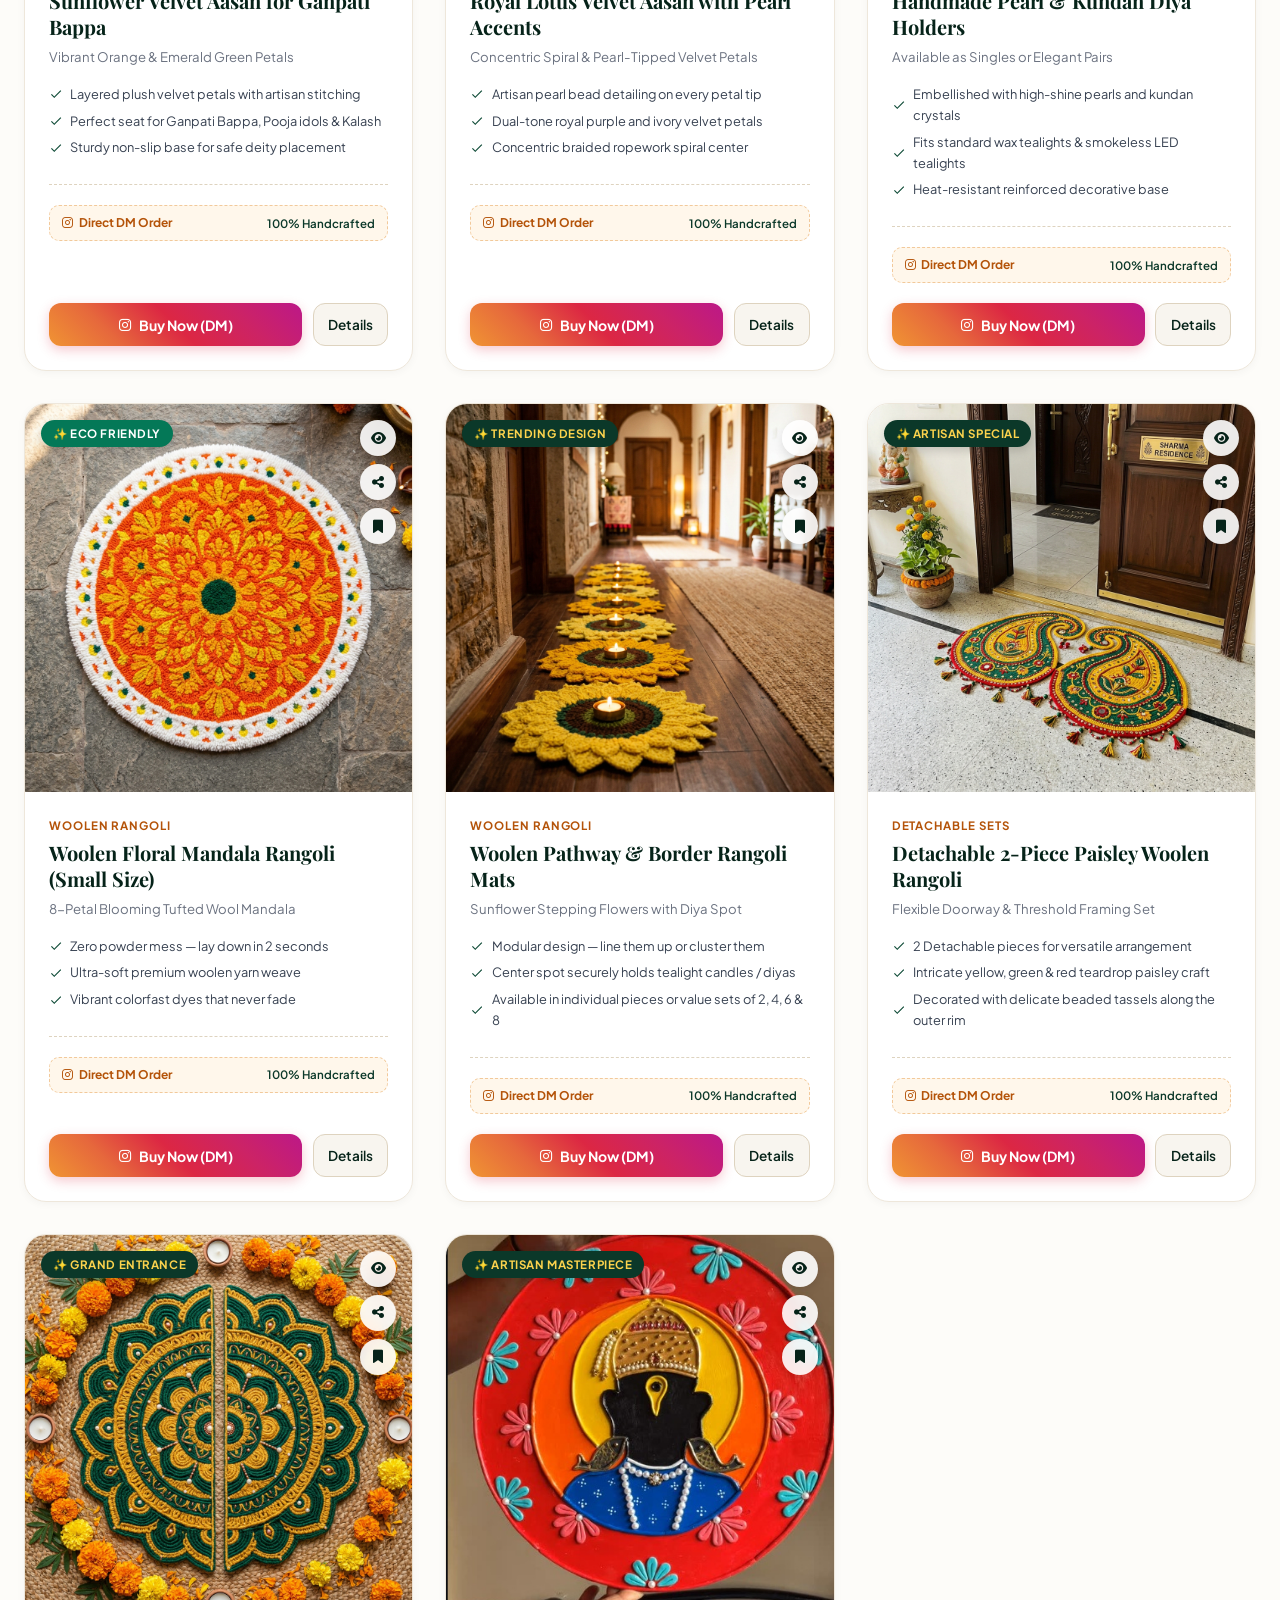
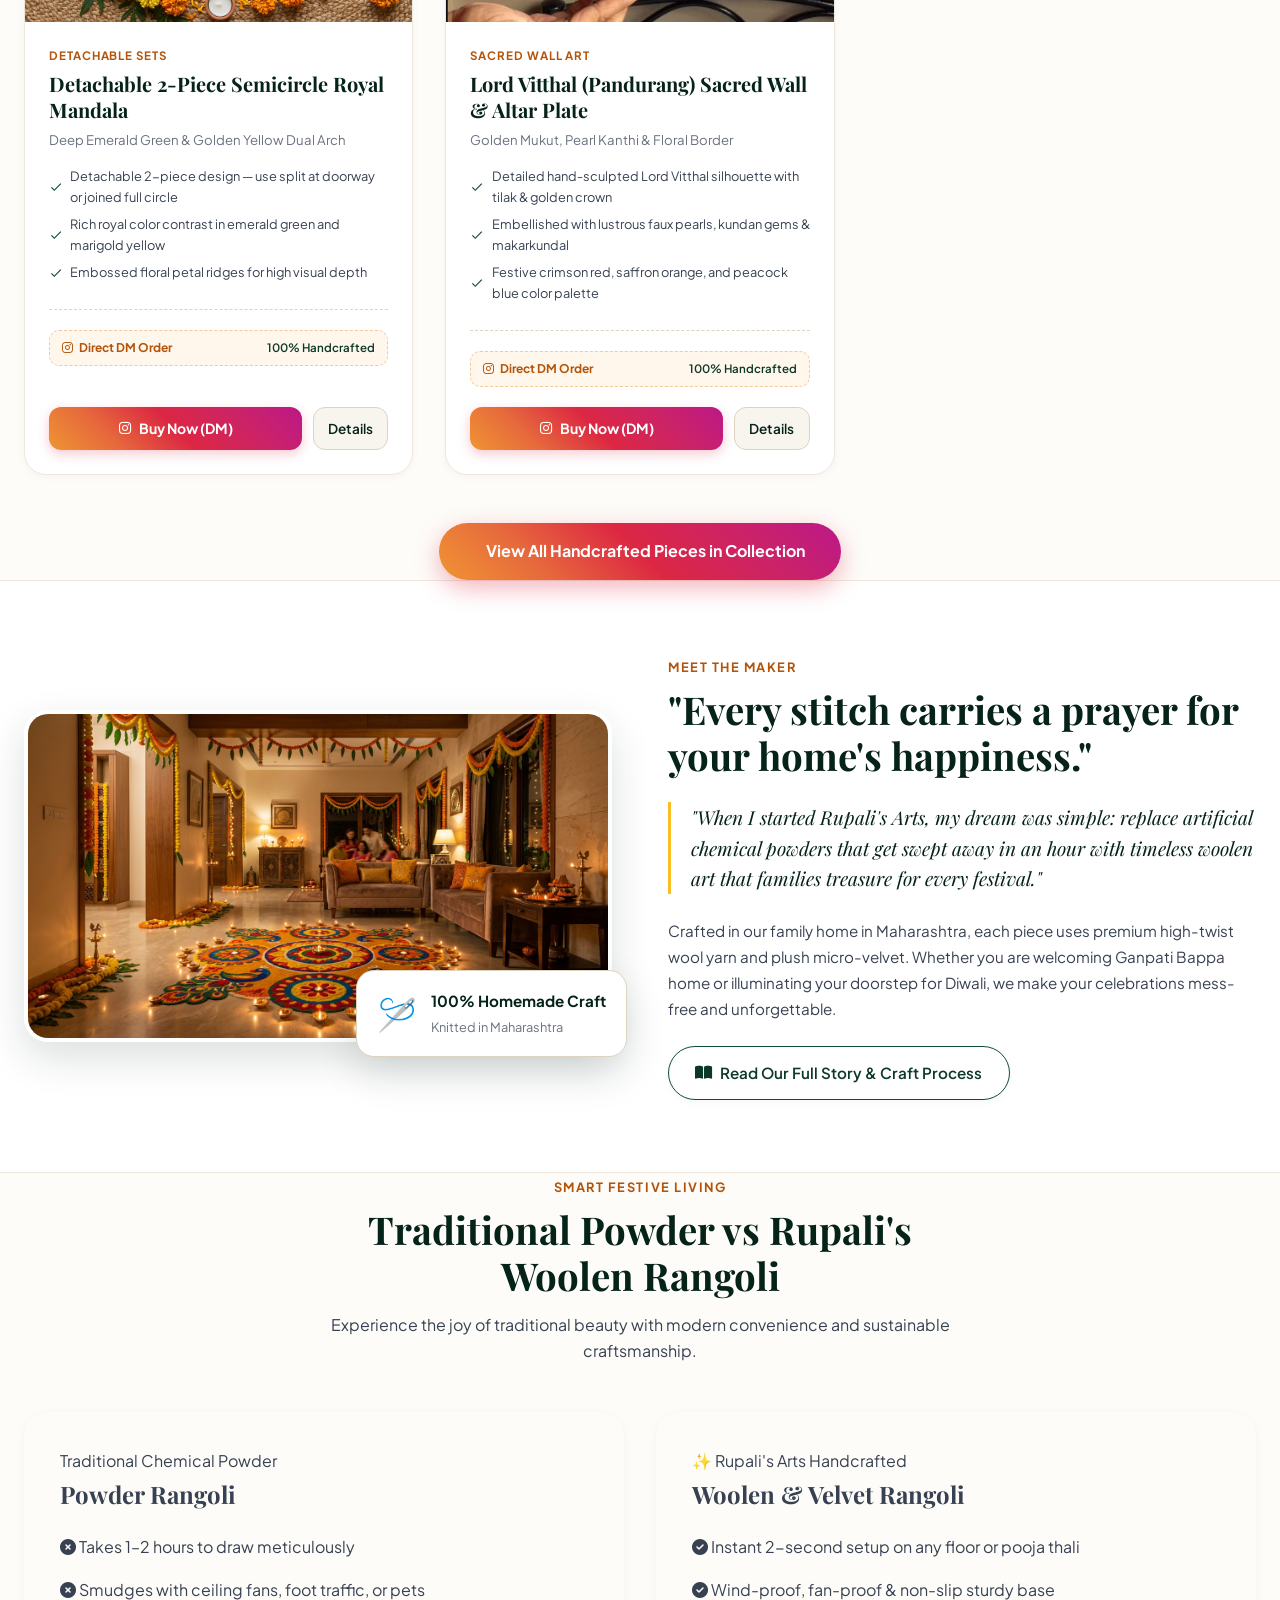
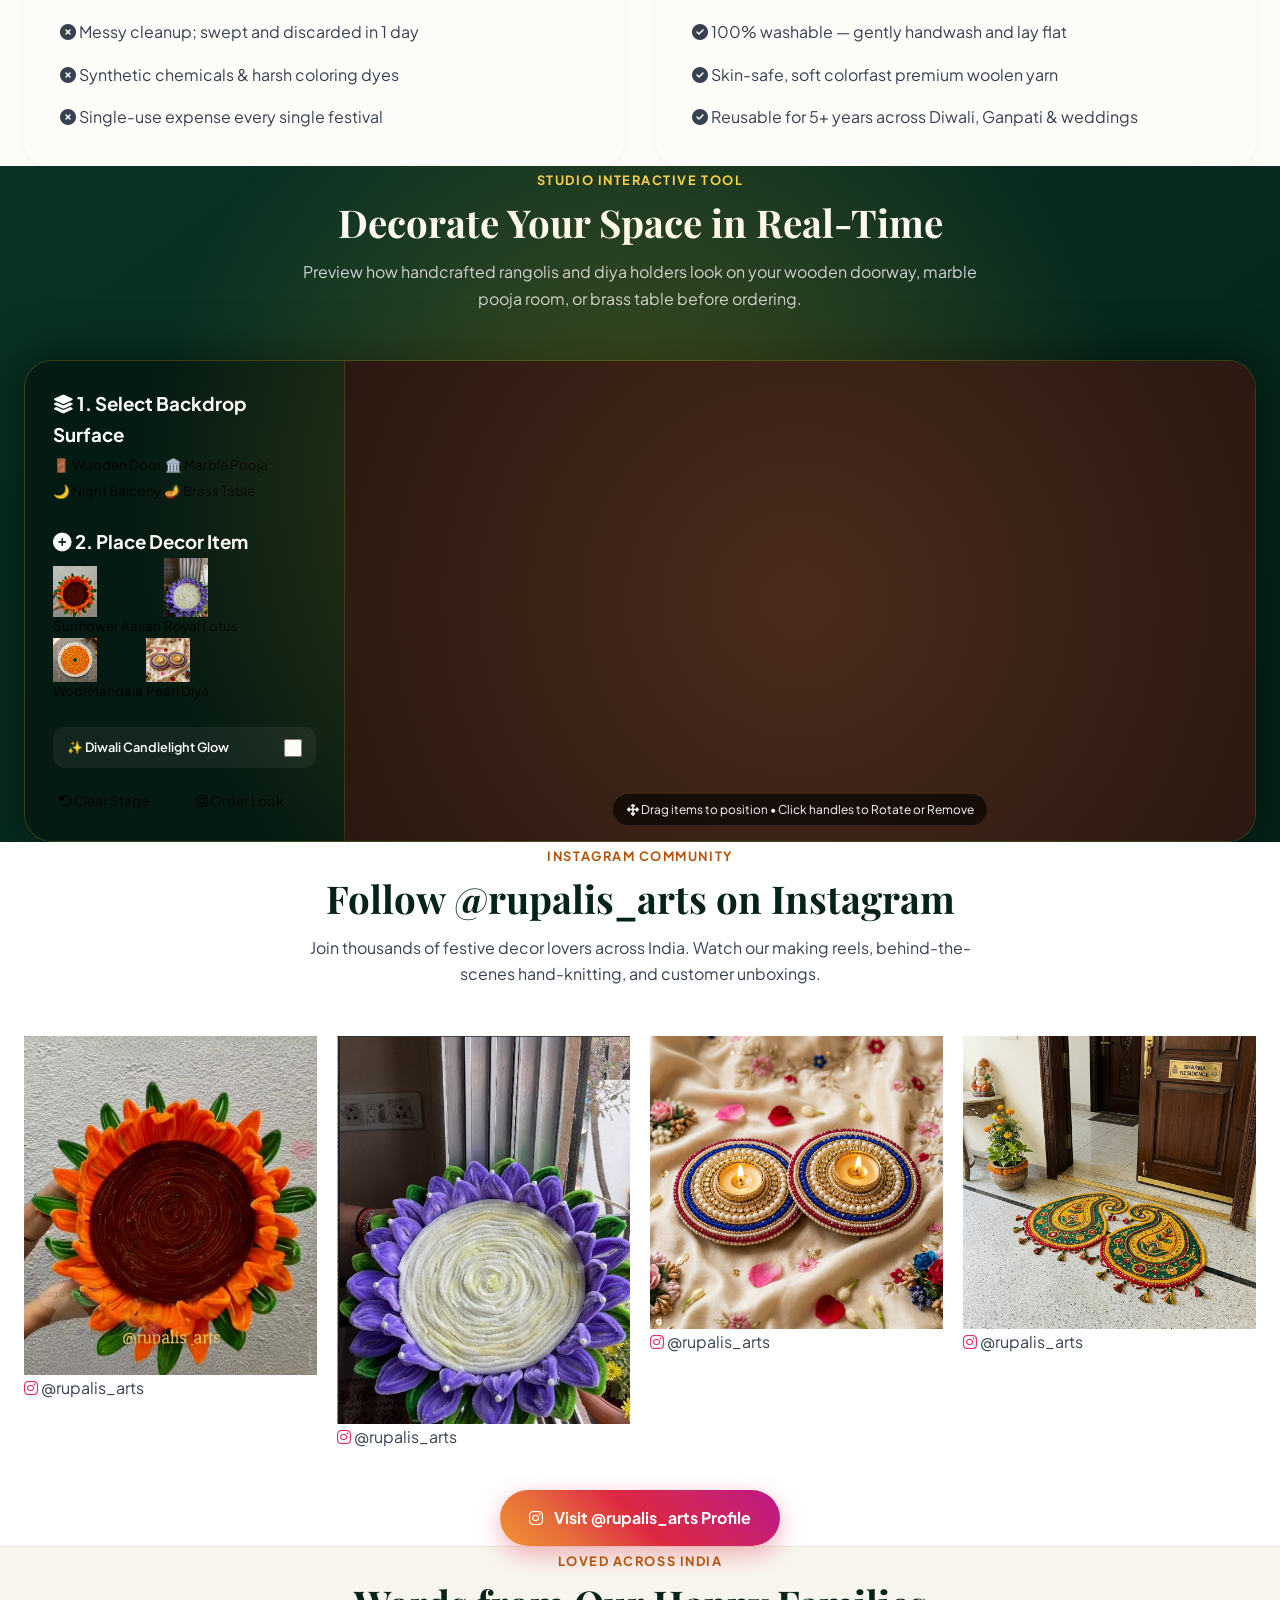
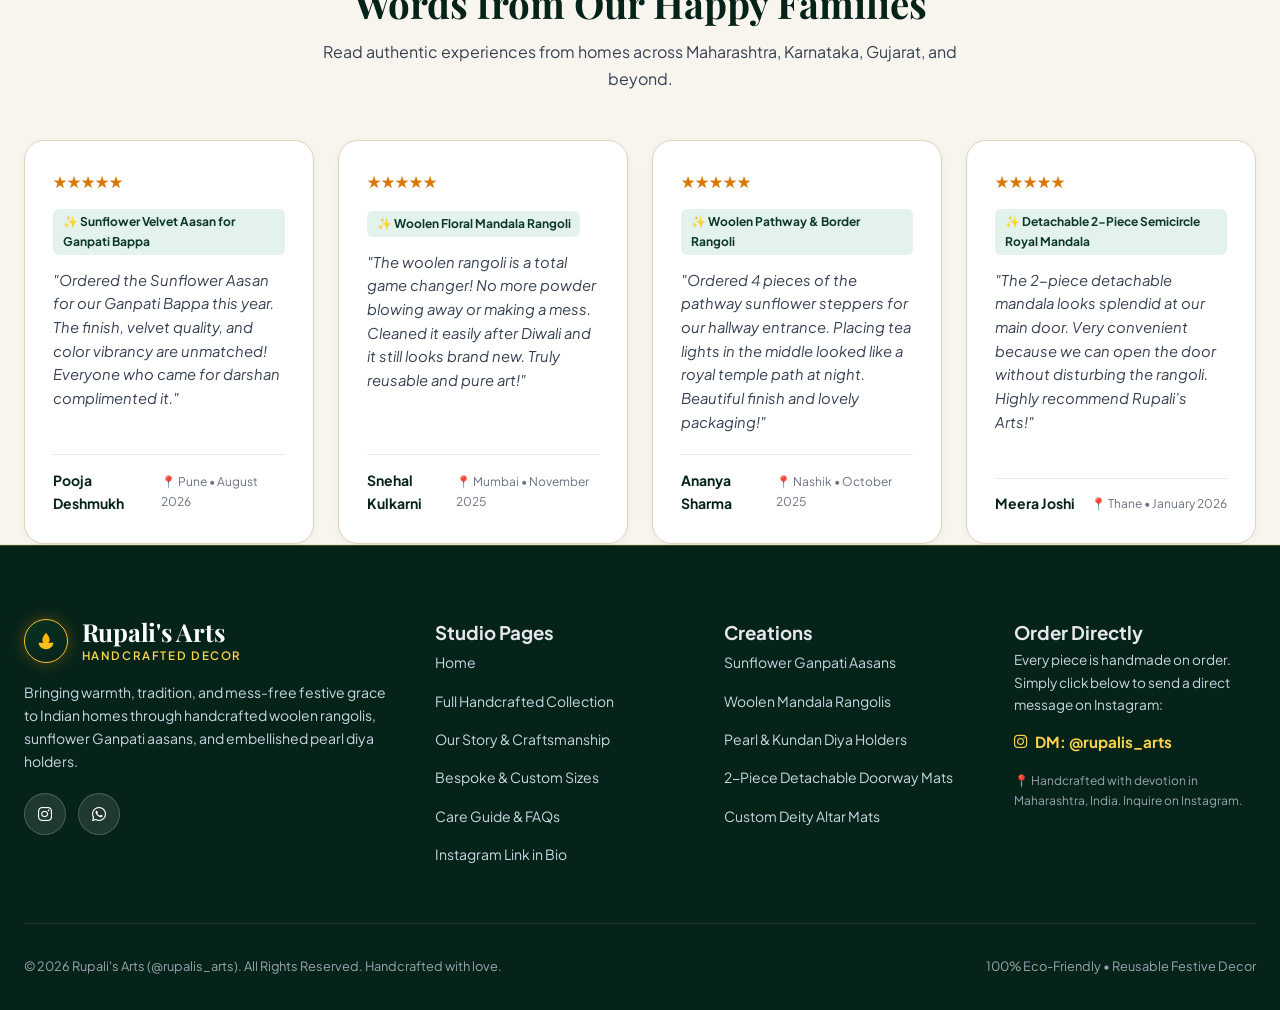
==== commit 2a670def: "fix: update script cache busters and expand featured products grid on homepage" ====
--- a/index.html
+++ b/index.html
@@ -802,8 +802,8 @@
   </a>
 
   <!-- Scripts -->
-  <script src="js/products.js"></script>
-  <script src="js/visualizer.js"></script>
-  <script src="js/app.js"></script>
+  <script src="js/products.js?v=3"></script>
+  <script src="js/visualizer.js?v=3"></script>
+  <script src="js/app.js?v=3"></script>
 </body>
 </html>
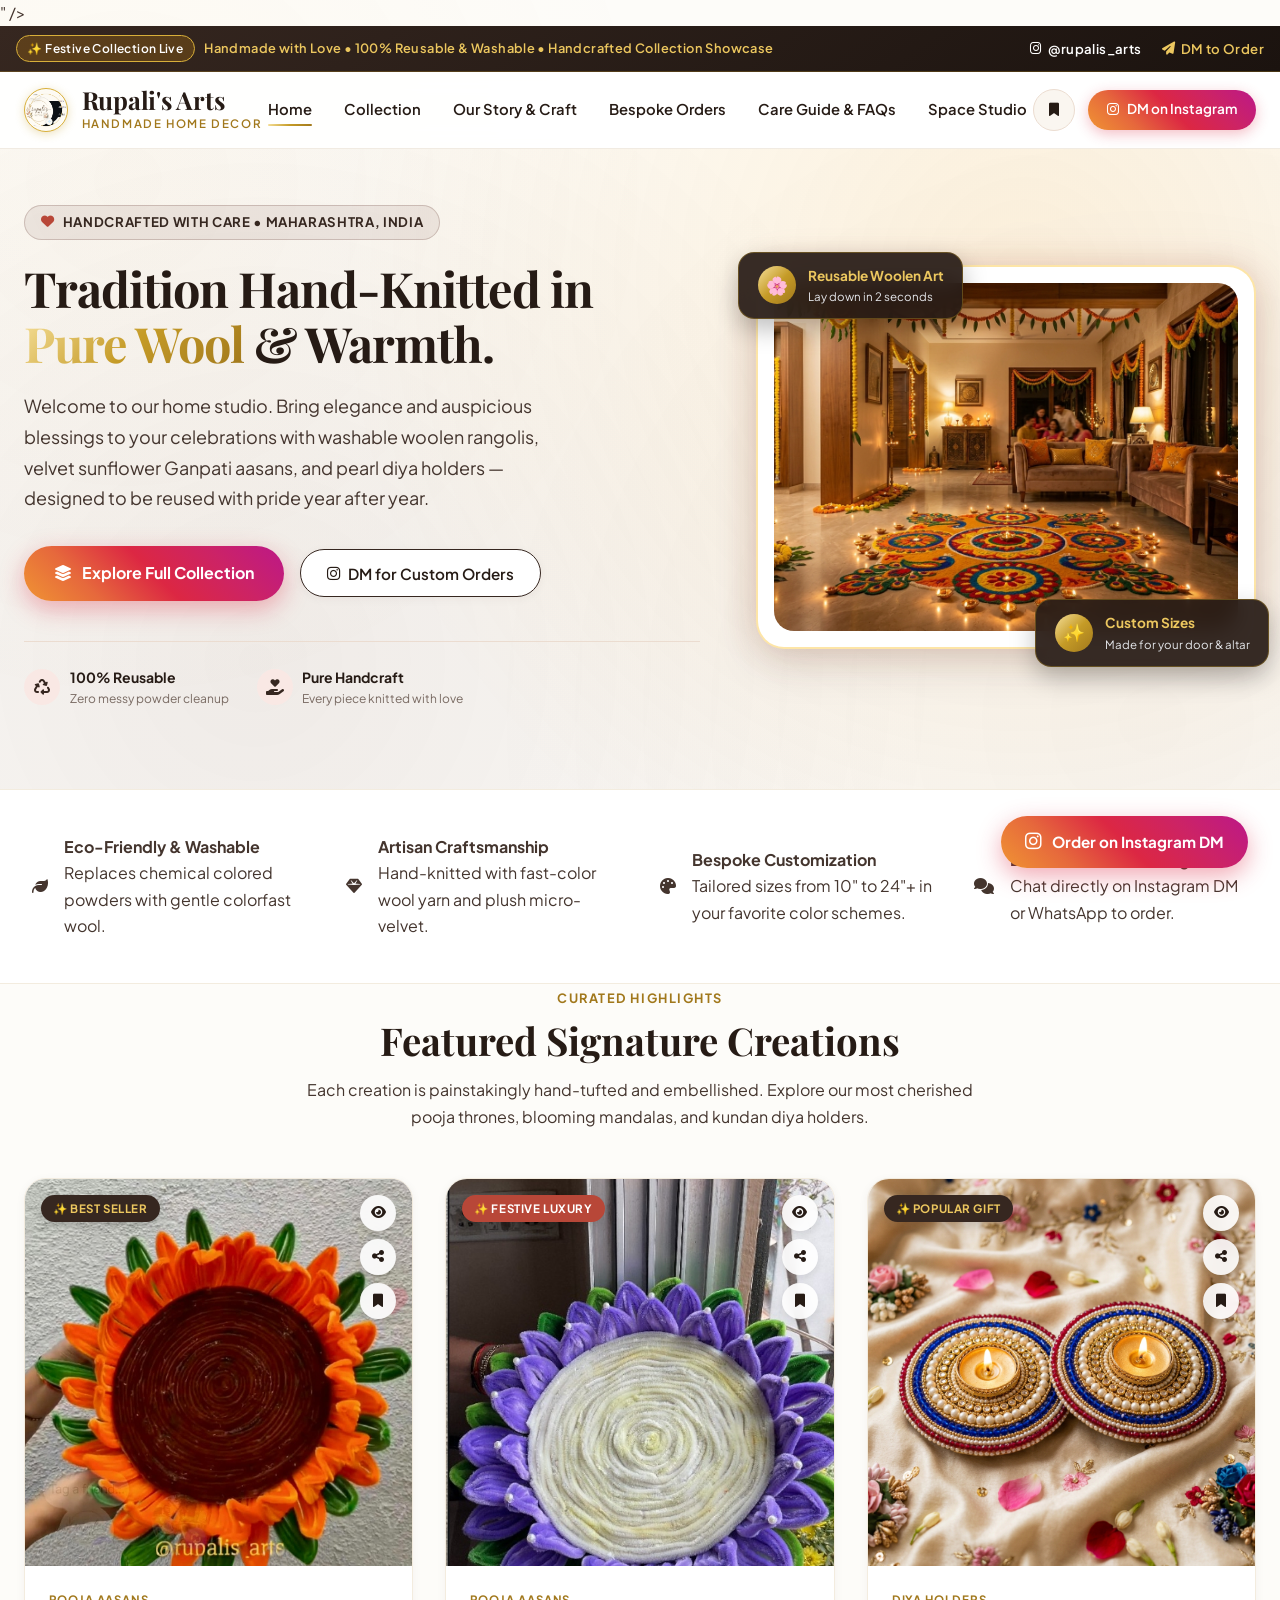
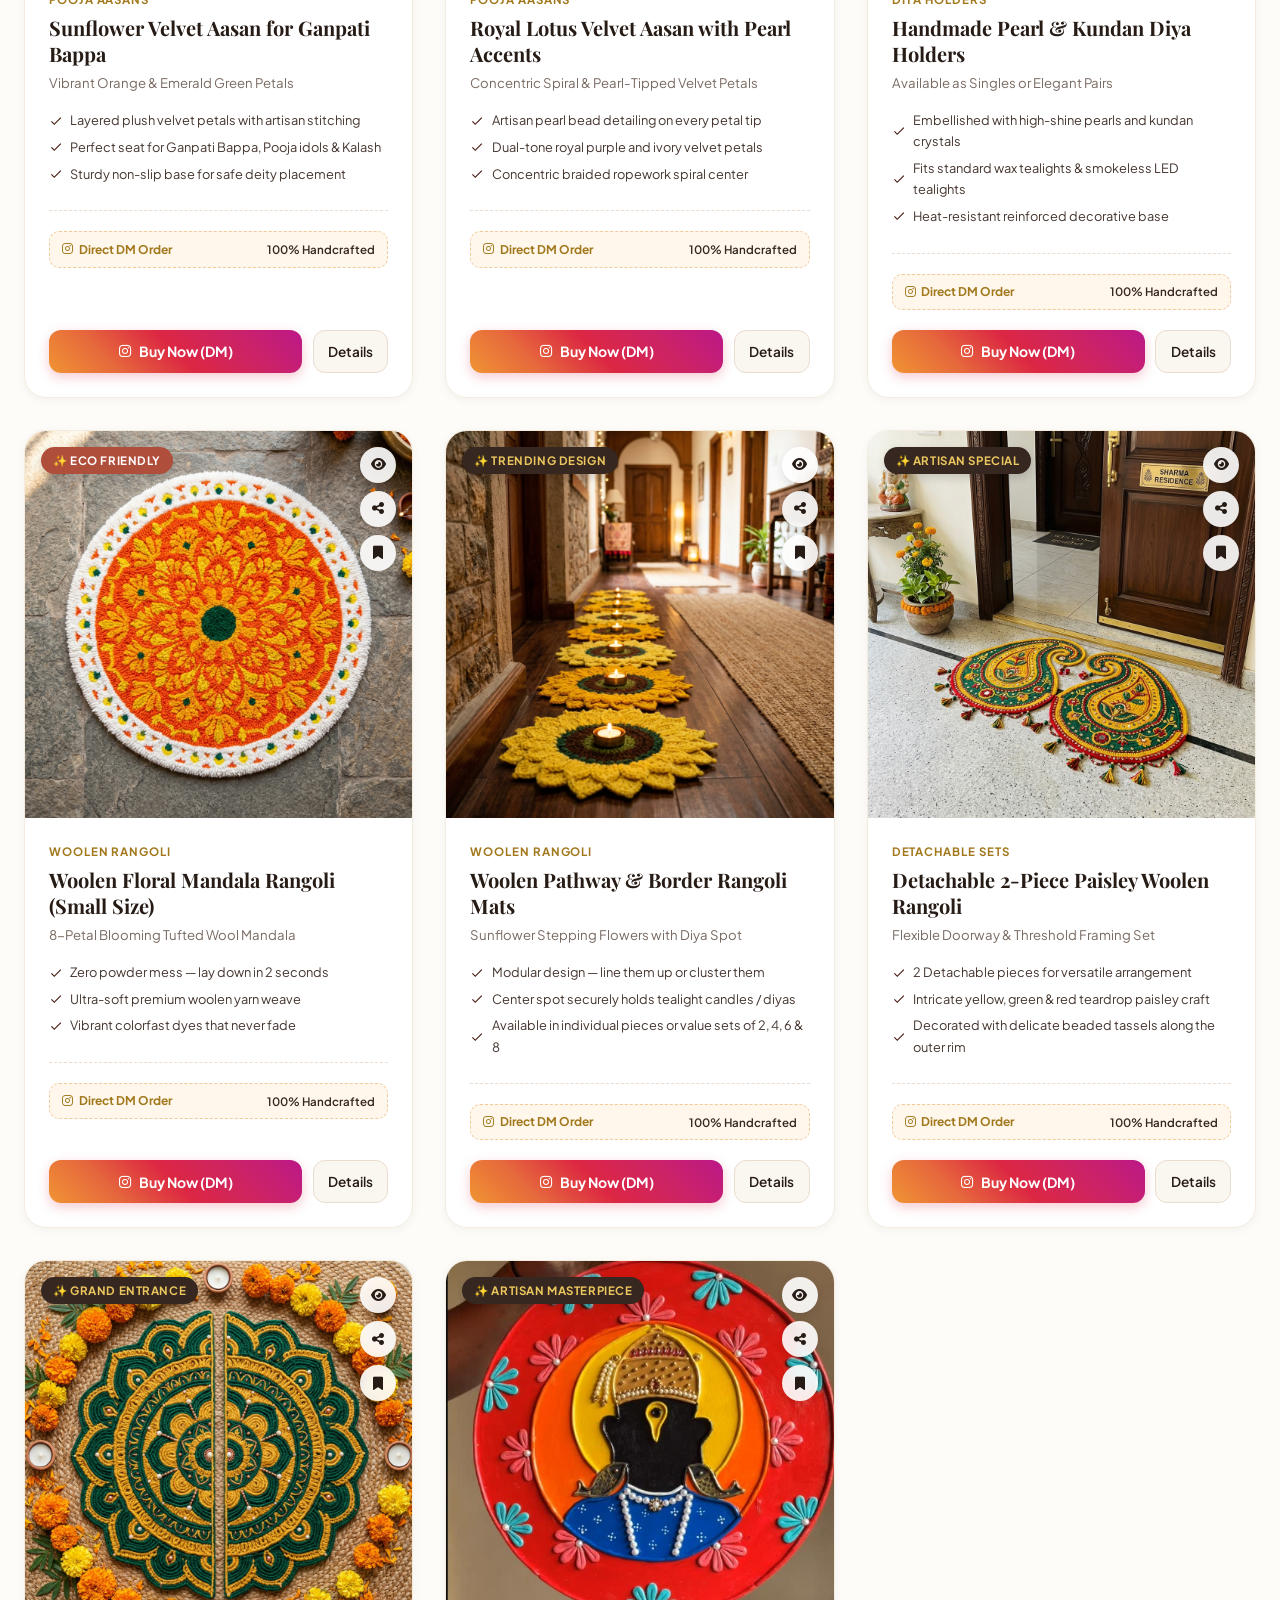
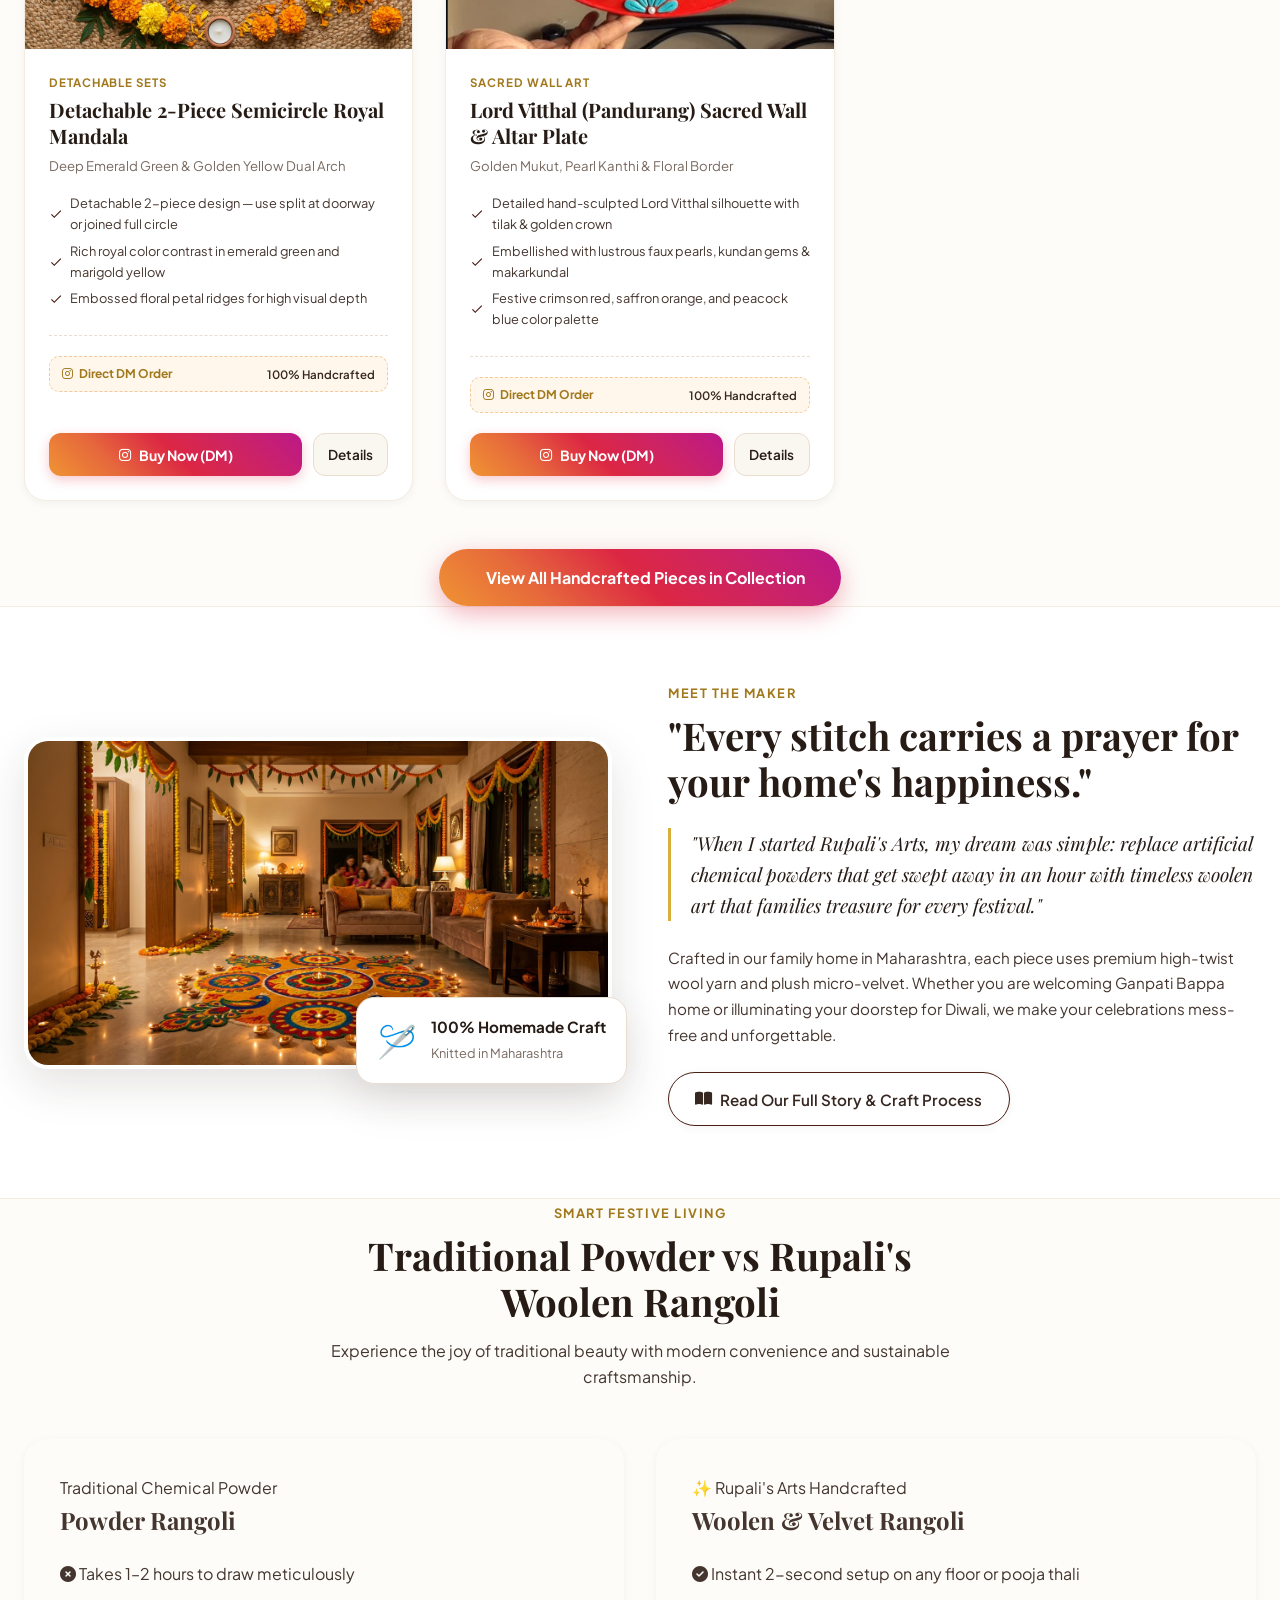
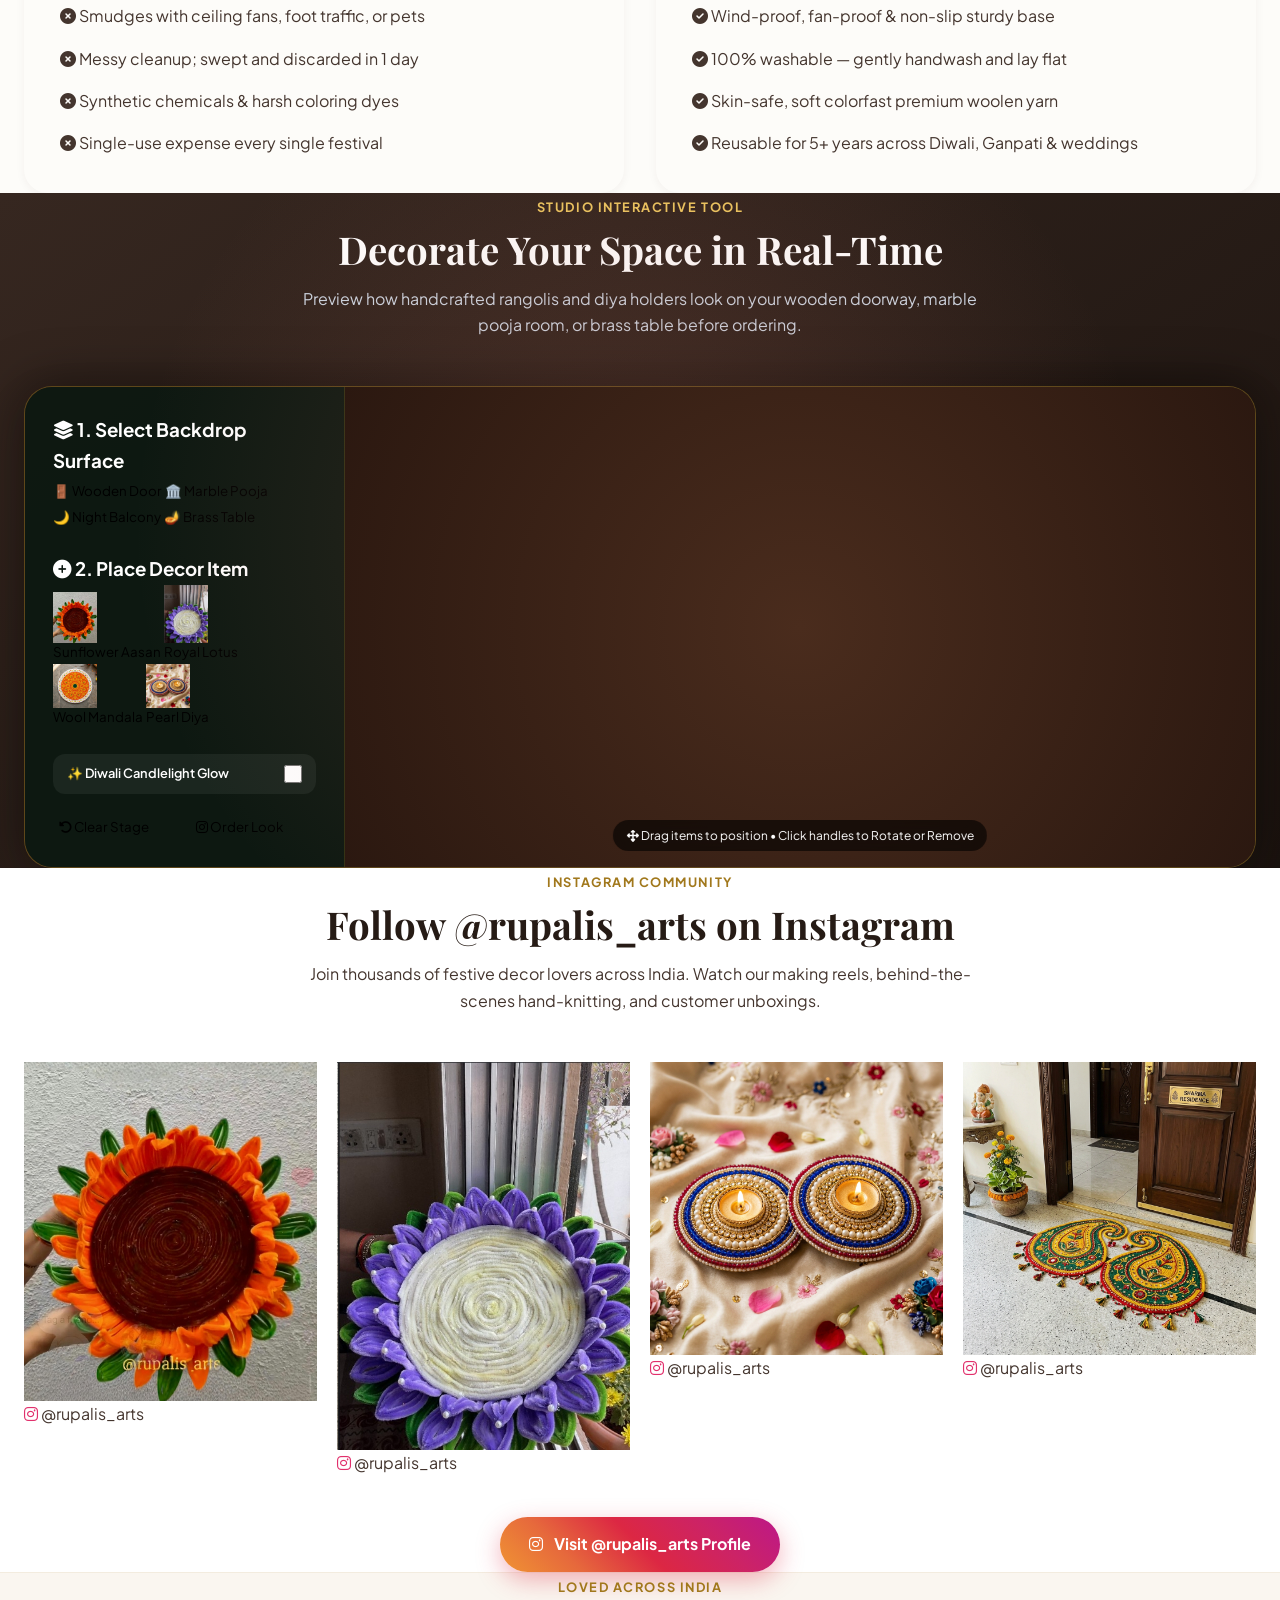
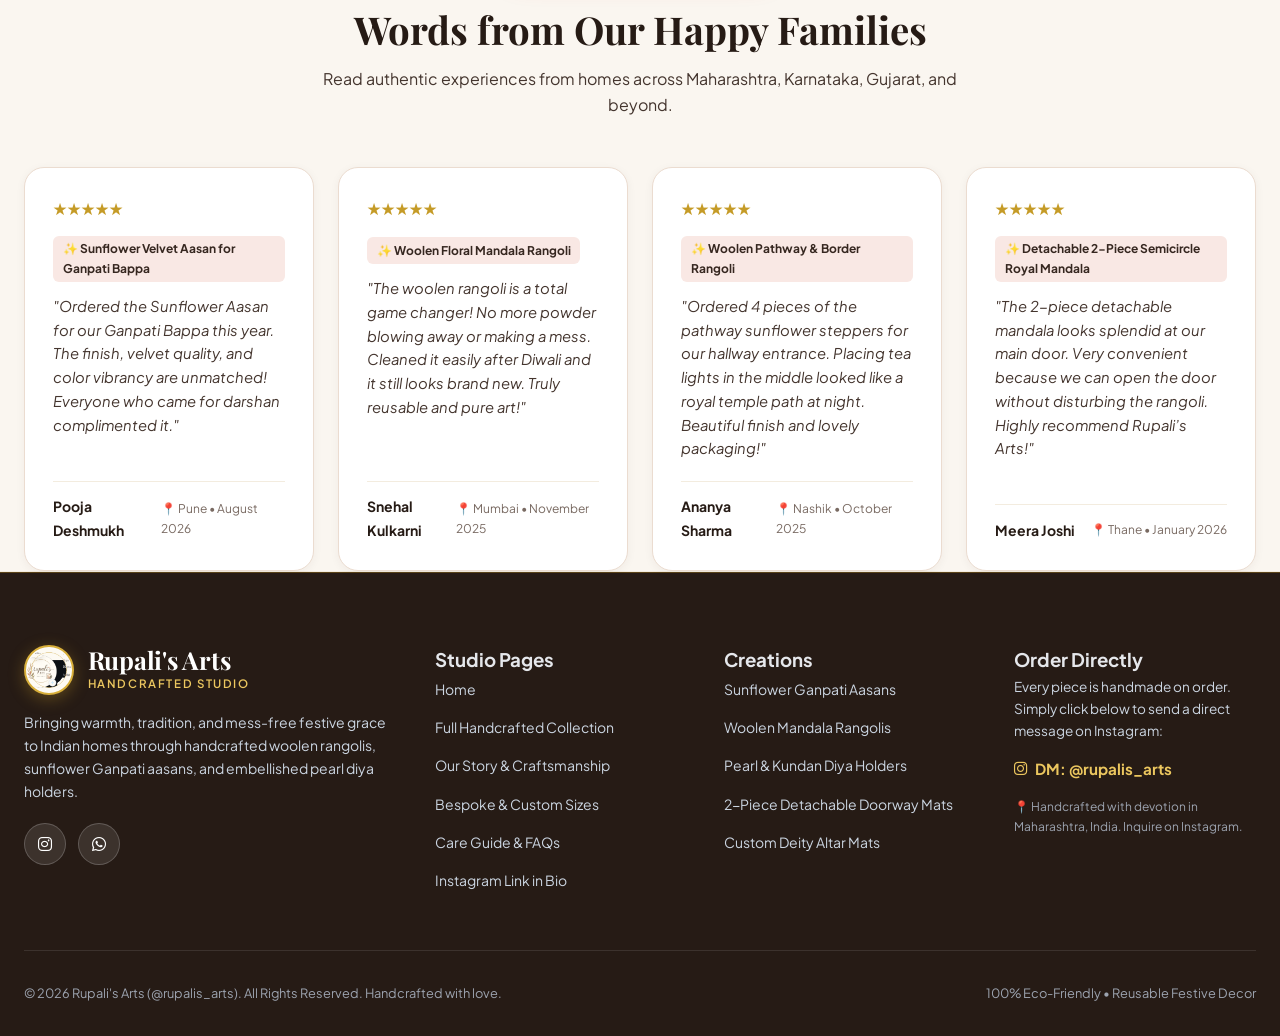
==== commit 9ae38756: "Adopt official brand logo, update favicons, and redesign website color palette to warm terracotta, n" ====
--- a/index.html
+++ b/index.html
@@ -13,7 +13,7 @@
   <meta name="author" content="Rupali's Arts" />
   <meta name="robots" content="index, follow, max-image-preview:large, max-snippet:-1, max-video-preview:-1" />
   <link rel="canonical" href="https://rugvednikam.github.io/rupalis-arts/" />
-  <meta name="theme-color" content="#062319" />
+  <meta name="theme-color" content="#c47361" />
 
   <!-- Open Graph / Facebook / WhatsApp Meta Tags -->
   <meta property="og:type" content="website" />
@@ -35,7 +35,9 @@
   <meta name="twitter:image" content="assets/images/hero.jpg" />
 
   <!-- Favicon -->
-  <link rel="icon" type="image/svg+xml" href="data:image/svg+xml,<svg xmlns='http://www.w3.org/2000/svg' viewBox='0 0 24 24'><path d='M12 3C12 3 8 7.5 8 11C8 13.2 9.8 15 12 15C14.2 15 16 13.2 16 11C16 7.5 12 3 12 3Z' fill='%23f59e0b'/><path d='M4 14C4 18 7.58 21 12 21C16.42 21 20 18 20 14H4Z' fill='%230b3829'/></svg>" />
+  <link rel="icon" type="image/png" sizes="32x32" href="assets/images/favicon.png" />
+  <link rel="icon" type="image/png" sizes="16x16" href="assets/images/favicon-16x16.png" />
+  <link rel="apple-touch-icon" sizes="180x180" href="assets/images/apple-touch-icon.png" /><path d='M12 3C12 3 8 7.5 8 11C8 13.2 9.8 15 12 15C14.2 15 16 13.2 16 11C16 7.5 12 3 12 3Z' fill='%23f59e0b'/><path d='M4 14C4 18 7.58 21 12 21C16.42 21 20 18 20 14H4Z' fill='%230b3829'/></svg>" />
 
   <!-- Google Fonts -->
   <link rel="preconnect" href="https://fonts.googleapis.com" />
@@ -113,15 +115,10 @@
       <nav class="navbar" role="navigation" aria-label="Main Navigation">
         <!-- Logo -->
         <a href="index.html" class="brand-logo" aria-label="Rupali's Arts Home">
-          <div class="logo-diya-icon">
-            <svg width="22" height="22" viewBox="0 0 24 24" fill="none" aria-hidden="true">
-              <path d="M12 3C12 3 8 7.5 8 11C8 13.2 9.8 15 12 15C14.2 15 16 13.2 16 11C16 7.5 12 3 12 3Z" fill="#ffb703" class="animate-flame"/>
-              <path d="M4 14C4 18 7.58 21 12 21C16.42 21 20 18 20 14H4Z" fill="#fbbf24"/>
-            </svg>
-          </div>
+          <img src="assets/images/logo.png" alt="Rupali's Arts" class="brand-logo-img" width="44" height="44" />
           <div class="brand-text-group">
             <span class="brand-title">Rupali's Arts</span>
-            <span class="brand-subtitle">Handcrafted Decor</span>
+            <span class="brand-subtitle">Handmade Home Decor</span>
           </div>
         </a>
 
@@ -542,15 +539,10 @@
         <!-- Col 1: Brand Info -->
         <div class="footer-col">
           <a href="index.html" class="brand-logo" style="margin-bottom: 1rem;" aria-label="Rupali's Arts Home">
-            <div class="logo-diya-icon">
-              <svg width="22" height="22" viewBox="0 0 24 24" fill="none" aria-hidden="true">
-                <path d="M12 3C12 3 8 7.5 8 11C8 13.2 9.8 15 12 15C14.2 15 16 13.2 16 11C16 7.5 12 3 12 3Z" fill="#ffb703"/>
-                <path d="M4 14C4 18 7.58 21 12 21C16.42 21 20 18 20 14H4Z" fill="#fbbf24"/>
-              </svg>
-            </div>
+            <img src="assets/images/logo.png" alt="Rupali's Arts" class="footer-logo-img" width="48" height="48" />
             <div class="brand-text-group">
               <span class="brand-title" style="color: #fff;">Rupali's Arts</span>
-              <span class="brand-subtitle" style="color: var(--gold-300);">Handcrafted Decor</span>
+              <span class="brand-subtitle" style="color: var(--gold-300);">Handcrafted Studio</span>
             </div>
           </a>
           <p style="font-size: 0.875rem; color: #cbd5e1; line-height: 1.65; margin-bottom: 1.25rem;">
@@ -694,15 +686,10 @@
   <aside id="mobileSidebar" class="mobile-sidebar" role="dialog" aria-modal="true" aria-label="Mobile Navigation Sidebar">
     <div class="mobile-sidebar-header">
       <a href="index.html" class="brand-logo" id="mobileSidebarLogo" aria-label="Rupali's Arts Home">
-        <div class="logo-diya-icon">
-          <svg width="20" height="20" viewBox="0 0 24 24" fill="none" aria-hidden="true">
-            <path d="M12 3C12 3 8 7.5 8 11C8 13.2 9.8 15 12 15C14.2 15 16 13.2 16 11C16 7.5 12 3 12 3Z" fill="#ffb703"/>
-            <path d="M4 14C4 18 7.58 21 12 21C16.42 21 20 18 20 14H4Z" fill="#fbbf24"/>
-          </svg>
-        </div>
+        <img src="assets/images/logo.png" alt="Rupali's Arts" class="brand-logo-img" width="40" height="40" />
         <div class="brand-text-group">
           <span class="brand-title" style="font-size: 1.35rem; color: #fff;">Rupali's Arts</span>
-          <span class="brand-subtitle" style="color: var(--gold-300);">Handcrafted Decor</span>
+          <span class="brand-subtitle" style="color: var(--gold-300);">Handcrafted Studio</span>
         </div>
       </a>
       <button id="closeMobileSidebarBtn" class="mobile-sidebar-close" aria-label="Close mobile navigation sidebar">
--- a/css/main.css
+++ b/css/main.css
@@ -1,56 +1,95 @@
 /* ==========================================================================
-   RUPALI'S ARTS - MODERN HANDCRAFTED FESTIVE HOME DECOR STYLESHEET
+   RUPALI'S ARTS - BESPOKE HANDCRAFTED HOME DECOR STYLESHEET
+   Harmonious Terracotta Rose, Warm Gold, Natural Linen & Artisan Espresso
    ========================================================================== */
 
 :root {
-  /* Brand Color Tokens */
-  --emerald-900: #062319;
-  --emerald-800: #0b3829;
-  --emerald-700: #104c38;
-  --emerald-600: #16654b;
-  --emerald-100: #e3f2ec;
-  --emerald-50:  #f0f8f5;
-
-  --gold-500: #f59e0b;
-  --gold-400: #fbbf24;
-  --gold-300: #fcd34d;
-  --gold-200: #fde68a;
+  /* Brand Color Tokens - Handcrafted Terracotta & Blush Clay */
+  --terracotta-950: #38150e;
+  --terracotta-900: #4a1d15;
+  --terracotta-800: #6e2d21;
+  --terracotta-700: #8f3d2e;
+  --terracotta-600: #b04e3c;
+  --terracotta-500: #c47361;
+  --terracotta-400: #d48b7b;
+  --terracotta-300: #e3a99c;
+  --terracotta-200: #f0c9c1;
+  --terracotta-100: #f9e8e4;
+  --terracotta-50:  #fdf5f3;
+
+  /* Backward Compatibility Aliases for Emerald tokens -> Terracotta/Espresso */
+  --emerald-900: #261b15;
+  --emerald-800: #362720;
+  --emerald-700: #4a1d15;
+  --emerald-600: #8f3d2e;
+  --emerald-100: #f9e8e4;
+  --emerald-50:  #fdf5f3;
+
+  /* Artisan Champagne Warm Gold */
+  --gold-600: #a1781c;
+  --gold-500: #c59b27;
+  --gold-400: #d8af3a;
+  --gold-300: #ecc75f;
+  --gold-200: #f6e09a;
+  --gold-100: #fdf5d7;
+  --gold-50:  #fffcf0;
   
-  --amber-500: #d97706;
-  --amber-600: #b45309;
-
-  --crimson-700: #881337;
-  --crimson-600: #be123c;
-  --crimson-500: #e11d48;
-
+  --amber-500: #c59b27;
+  --amber-600: #a1781c;
+
+  --crimson-700: #7a231b;
+  --crimson-600: #b84738;
+  --crimson-500: #d9534f;
+
+  /* Natural Warm Linen & Sand Canvas */
   --cream-50:  #fdfcf9;
-  --cream-100: #f8f5ef;
-  --cream-200: #eee7db;
-  --cream-300: #ded3bf;
-
-  --text-dark: #1a202c;
-  --text-body: #374151;
-  --text-muted: #6b7280;
-  --text-light: #9ca3af;
+  --cream-100: #faf6f0;
+  --cream-200: #f3ecdf;
+  --cream-300: #ebdcd0;
+
+  --linen-50:  #fdfcf9;
+  --linen-100: #faf6f0;
+  --linen-200: #f3ecdf;
+  --linen-300: #ebdcd0;
+  --linen-400: #d6c3b2;
+
+  --sage-600: #4c5d4b;
+  --sage-500: #6b7d6a;
+  --sage-100: #edf2ec;
+
+  --espresso-950: #1b130f;
+  --espresso-900: #261b15;
+  --espresso-800: #362720;
+  --espresso-700: #4c372e;
+  --espresso-600: #634a3f;
+
+  --text-dark: #221814;
+  --text-body: #44352e;
+  --text-muted: #796a62;
+  --text-light: #a4948a;
 
   /* Gradients */
-  --grad-gold: linear-gradient(135deg, #fce080 0%, #f59e0b 50%, #b45309 100%);
-  --grad-emerald: linear-gradient(145deg, #093325 0%, #062319 100%);
-  --grad-emerald-subtle: linear-gradient(180deg, #0d3d2c 0%, #07261b 100%);
+  --grad-gold: linear-gradient(135deg, #f6e09a 0%, #c59b27 50%, #a1781c 100%);
+  --grad-terracotta: linear-gradient(135deg, #d48b7b 0%, #c47361 50%, #8f3d2e 100%);
+  --grad-emerald: linear-gradient(145deg, #362720 0%, #1b130f 100%);
+  --grad-emerald-subtle: linear-gradient(180deg, #3a2b23 0%, #261b15 100%);
+  --grad-espresso: linear-gradient(145deg, #362720 0%, #1b130f 100%);
+  --grad-espresso-subtle: linear-gradient(180deg, #3a2b23 0%, #261b15 100%);
+  --grad-warm-card: linear-gradient(180deg, #ffffff 0%, #faf6f0 100%);
   --grad-instagram: linear-gradient(45deg, #f09433 0%, #e6683c 25%, #dc2743 50%, #cc2366 75%, #bc1888 100%);
-  --grad-festive-glow: radial-gradient(circle at center, rgba(251, 191, 36, 0.25) 0%, rgba(13, 61, 44, 0) 70%);
+  --grad-festive-glow: radial-gradient(circle at center, rgba(196, 115, 97, 0.22) 0%, rgba(38, 27, 21, 0) 70%);
 
   /* Glassmorphism */
-  --glass-bg: rgba(255, 255, 255, 0.82);
-  --glass-border: rgba(251, 191, 36, 0.28);
-  --glass-dark-bg: rgba(6, 35, 25, 0.85);
-  --glass-dark-border: rgba(251, 191, 36, 0.2);
+  --glass-bg: rgba(255, 255, 255, 0.90);
+  --glass-border: rgba(196, 115, 97, 0.22);
+  --glass-dark-bg: rgba(38, 27, 21, 0.92);
+  --glass-dark-border: rgba(197, 155, 39, 0.35);
 
   /* Shadows */
-  --shadow-sm: 0 2px 8px rgba(0, 0, 0, 0.04);
-  --shadow-md: 0 8px 24px rgba(6, 35, 25, 0.08);
-  --shadow-lg: 0 16px 40px rgba(6, 35, 25, 0.14);
-  --shadow-glow: 0 0 35px rgba(245, 158, 11, 0.35);
+  --shadow-sm: 0 2px 10px rgba(54, 39, 32, 0.05);
+  --shadow-md: 0 8px 24px rgba(54, 39, 32, 0.09);
+  --shadow-lg: 0 16px 44px rgba(54, 39, 32, 0.13);
+  --shadow-glow: 0 0 35px rgba(196, 115, 97, 0.28);
 
   /* Fonts */
   --font-serif: 'Playfair Display', Georgia, serif;
@@ -98,7 +137,7 @@
   inset: 0;
   background-image: 
     radial-gradient(circle at 10% 20%, rgba(245, 158, 11, 0.03) 0%, transparent 40%),
-    radial-gradient(circle at 90% 80%, rgba(16, 76, 56, 0.04) 0%, transparent 50%);
+    radial-gradient(circle at 90% 80%, rgba(74, 29, 21, 0.04) 0%, transparent 50%);
   pointer-events: none;
   z-index: -1;
 }
@@ -243,6 +282,50 @@
   gap: 0.85rem;
 }
 
+
+/* Brand Logo */
+.brand-logo {
+  display: flex;
+  align-items: center;
+  gap: 0.85rem;
+  text-decoration: none;
+}
+
+.brand-logo-img {
+  width: 44px;
+  height: 44px;
+  border-radius: 50%;
+  object-fit: cover;
+  border: 1.5px solid var(--gold-400);
+  box-shadow: 0 2px 10px rgba(197, 155, 39, 0.3);
+  background: var(--linen-50);
+  flex-shrink: 0;
+  transition: transform var(--transition-fast), box-shadow var(--transition-fast);
+}
+
+.brand-logo:hover .brand-logo-img {
+  transform: scale(1.06) rotate(3deg);
+  box-shadow: 0 4px 14px rgba(196, 115, 97, 0.4);
+}
+
+.footer-logo-row {
+  display: flex;
+  align-items: center;
+  gap: 0.85rem;
+  margin-bottom: 1.25rem;
+}
+
+.footer-logo-img {
+  width: 50px;
+  height: 50px;
+  border-radius: 50%;
+  object-fit: cover;
+  border: 2px solid var(--gold-400);
+  box-shadow: 0 4px 16px rgba(197, 155, 39, 0.35);
+  background: var(--linen-50);
+  flex-shrink: 0;
+}
+
 .logo-diya-icon {
   width: 44px;
   height: 44px;
@@ -393,7 +476,7 @@
   padding: 3.5rem 0 5rem;
   overflow: hidden;
   background: radial-gradient(circle at 80% 20%, rgba(245, 158, 11, 0.12) 0%, transparent 60%),
-              radial-gradient(circle at 20% 80%, rgba(16, 76, 56, 0.08) 0%, transparent 60%);
+              radial-gradient(circle at 20% 80%, rgba(74, 29, 21, 0.08) 0%, transparent 60%);
 }
 
 .hero-particle-canvas {
@@ -419,8 +502,8 @@
   display: inline-flex;
   align-items: center;
   gap: 0.5rem;
-  background: rgba(16, 76, 56, 0.08);
-  border: 1px solid rgba(16, 76, 56, 0.2);
+  background: rgba(74, 29, 21, 0.08);
+  border: 1px solid rgba(74, 29, 21, 0.2);
   padding: 0.35rem 1rem;
   border-radius: 9999px;
   color: var(--emerald-800);
@@ -1042,7 +1125,7 @@
 .tab-btn.active {
   background: var(--emerald-800);
   color: #fff;
-  box-shadow: 0 4px 12px rgba(11, 56, 41, 0.25);
+  box-shadow: 0 4px 12px rgba(54, 39, 32, 0.25);
 }
 
 .catalog-search-box {
@@ -1065,7 +1148,7 @@
 .catalog-search-input:focus {
   border-color: var(--emerald-700);
   background: #fff;
-  box-shadow: 0 0 0 3px rgba(16, 76, 56, 0.12);
+  box-shadow: 0 0 0 3px rgba(74, 29, 21, 0.12);
 }
 
 .search-icon-pos {
@@ -1142,7 +1225,7 @@
 }
 
 .product-badge-tag.eco {
-  background: #047857;
+  background: #b04e3c;
   color: #fff;
 }
 
@@ -1757,7 +1840,7 @@
 .insta-tile-overlay {
   position: absolute;
   inset: 0;
-  background: rgba(6, 35, 25, 0.65);
+  background: rgba(38, 27, 21, 0.65);
   backdrop-filter: blur(4px);
   display: flex;
   flex-direction: column;
@@ -1965,7 +2048,7 @@
 .modal-backdrop {
   position: fixed;
   inset: 0;
-  background: rgba(6, 35, 25, 0.75);
+  background: rgba(38, 27, 21, 0.75);
   backdrop-filter: blur(8px);
   -webkit-backdrop-filter: blur(8px);
   z-index: 1000;
@@ -2302,7 +2385,7 @@
 .mobile-sidebar-backdrop {
   position: fixed;
   inset: 0;
-  background: rgba(6, 35, 25, 0.75);
+  background: rgba(38, 27, 21, 0.75);
   backdrop-filter: blur(8px);
   -webkit-backdrop-filter: blur(8px);
   z-index: 998;
@@ -2328,7 +2411,7 @@
   max-width: 84vw;
   height: 100vh;
   height: 100dvh;
-  background: linear-gradient(180deg, #093325 0%, #062319 100%);
+  background: linear-gradient(180deg, #362720 0%, #261b15 100%);
   border-right: 1px solid rgba(251, 191, 36, 0.28);
   border-left: none;
   box-shadow: 10px 0 40px rgba(0, 0, 0, 0.6);
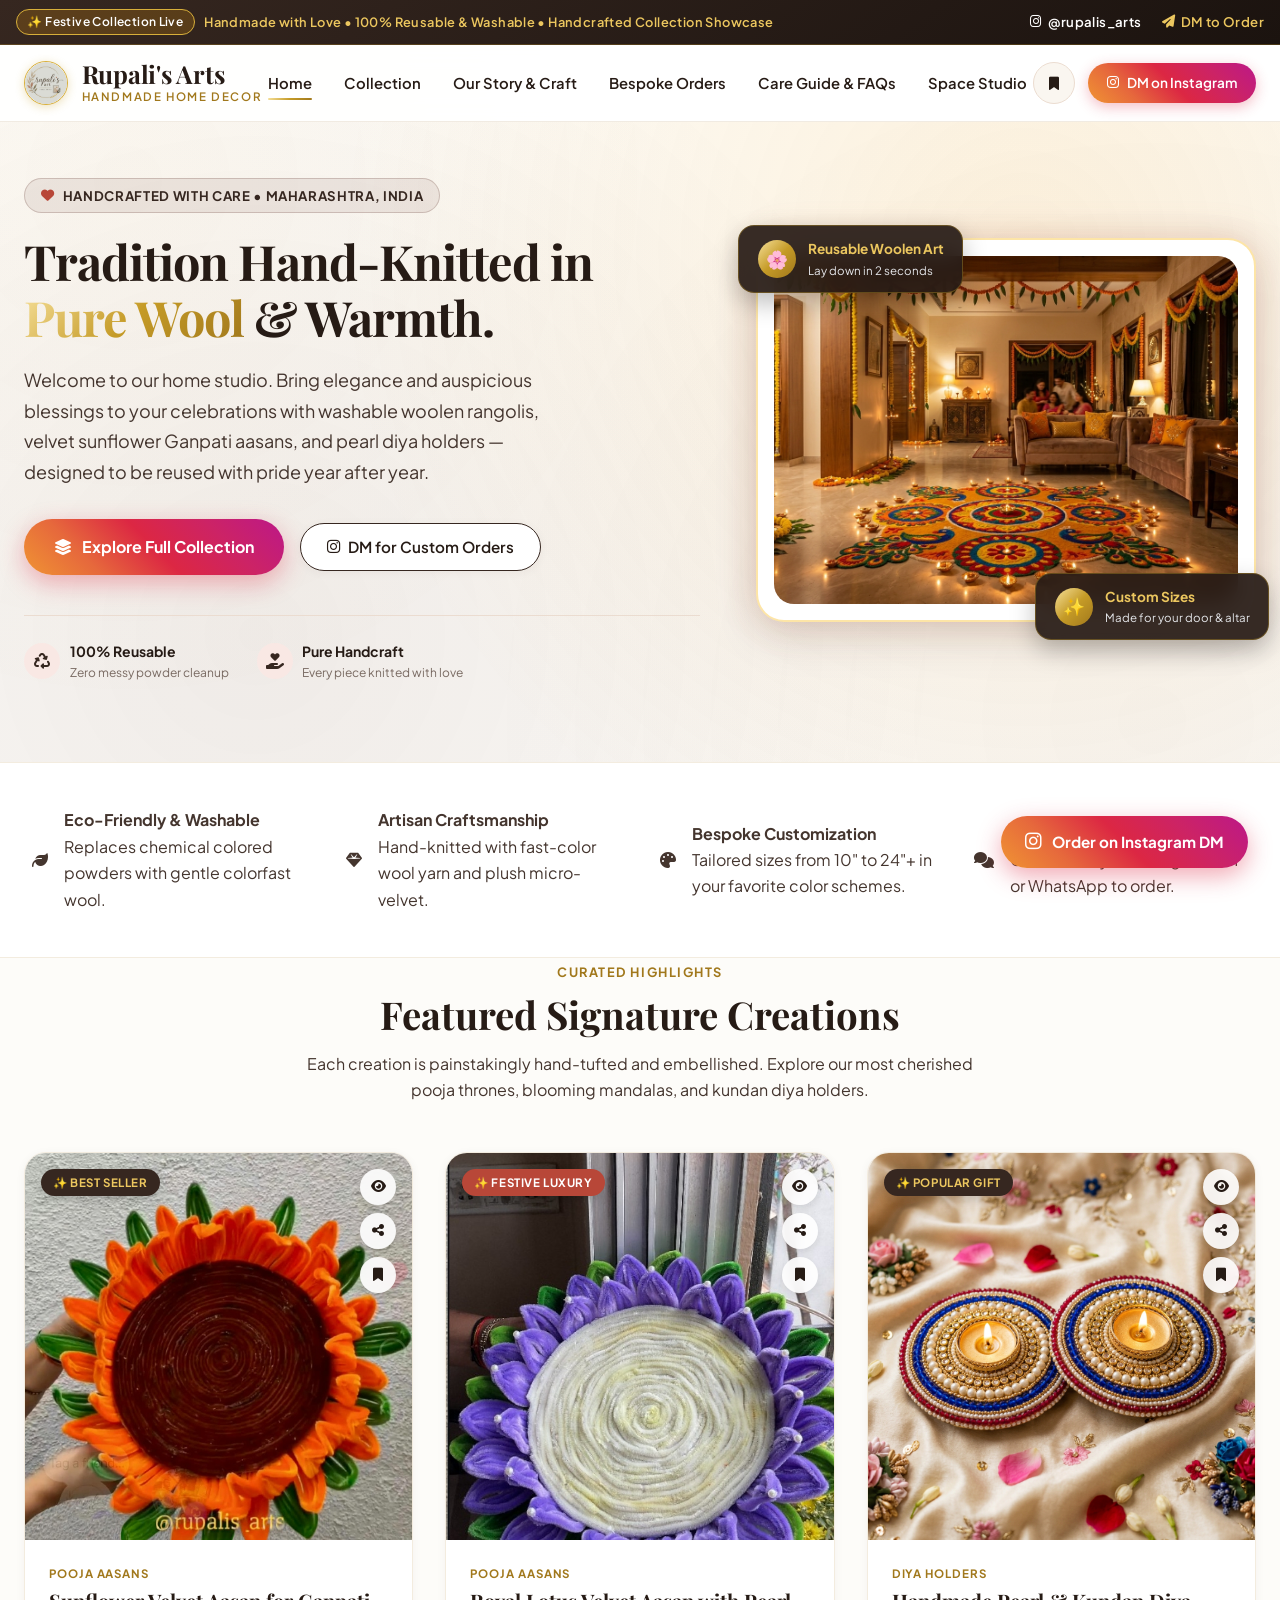
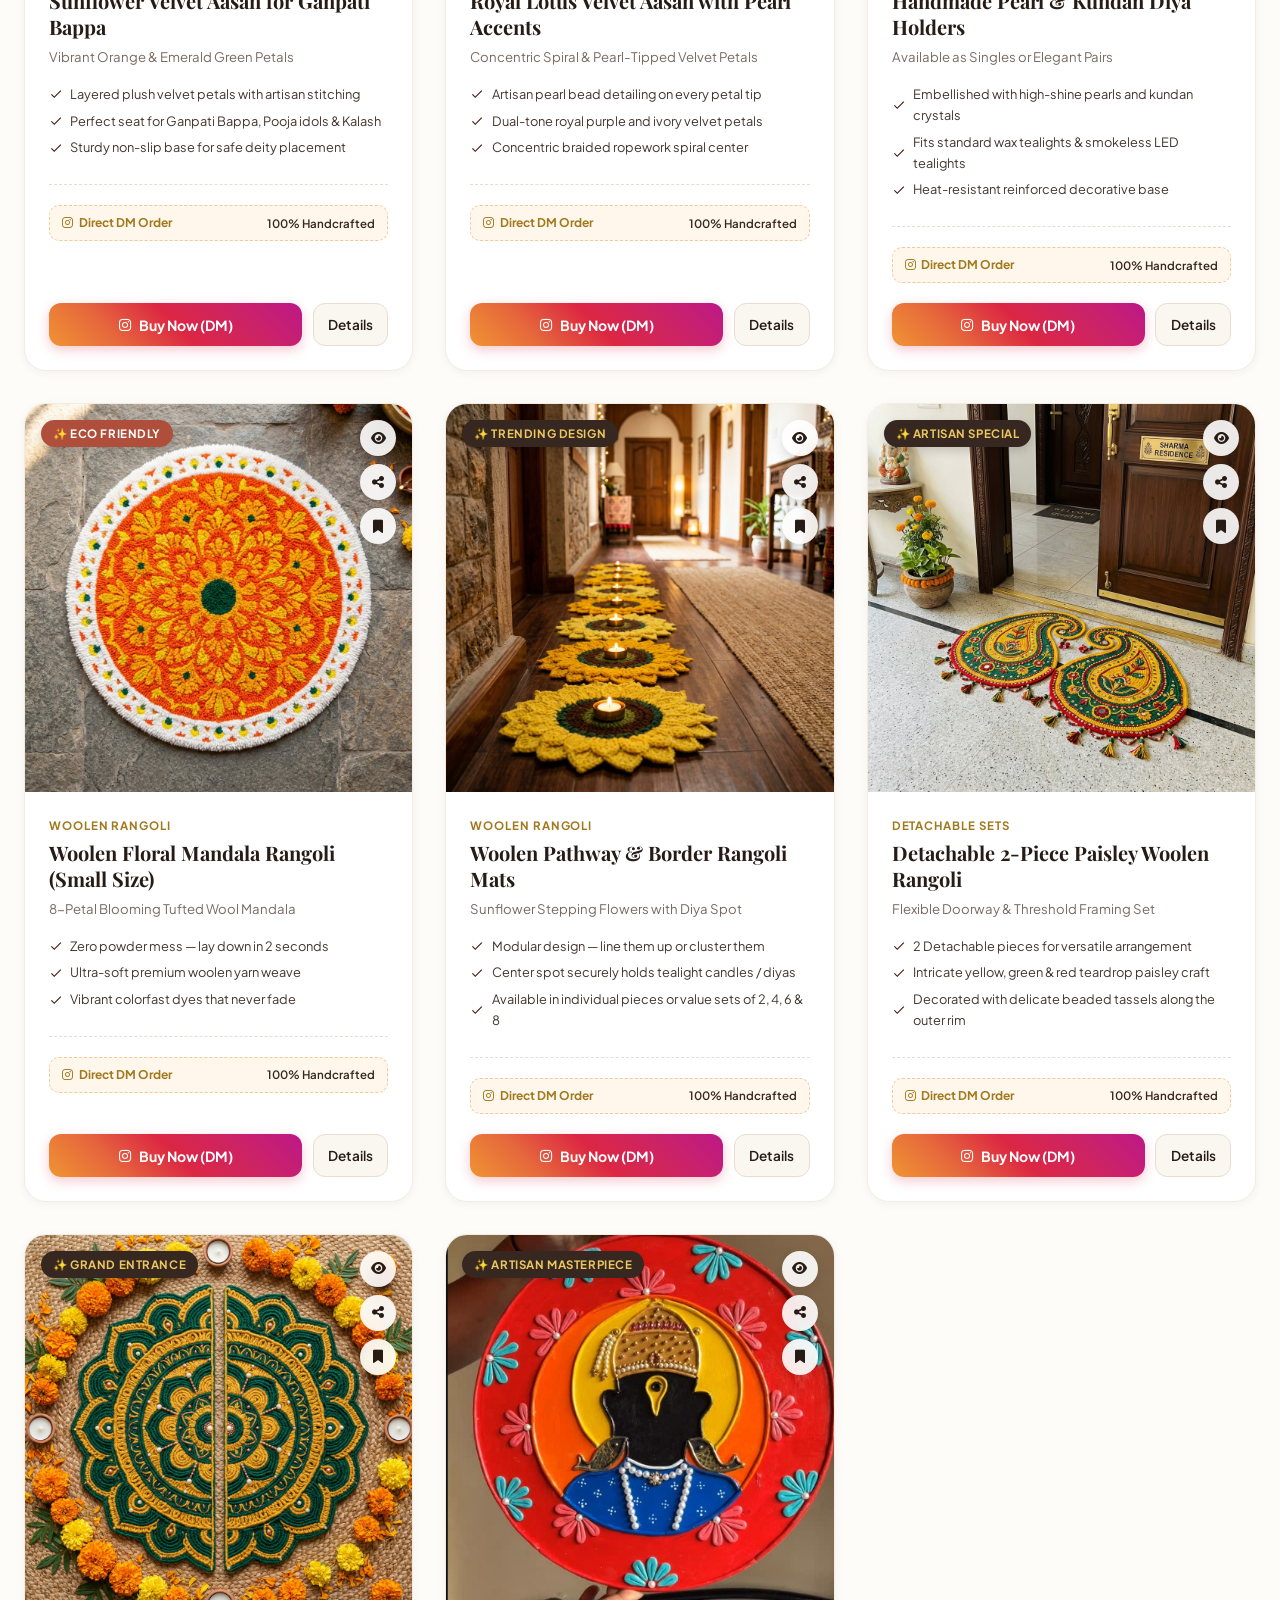
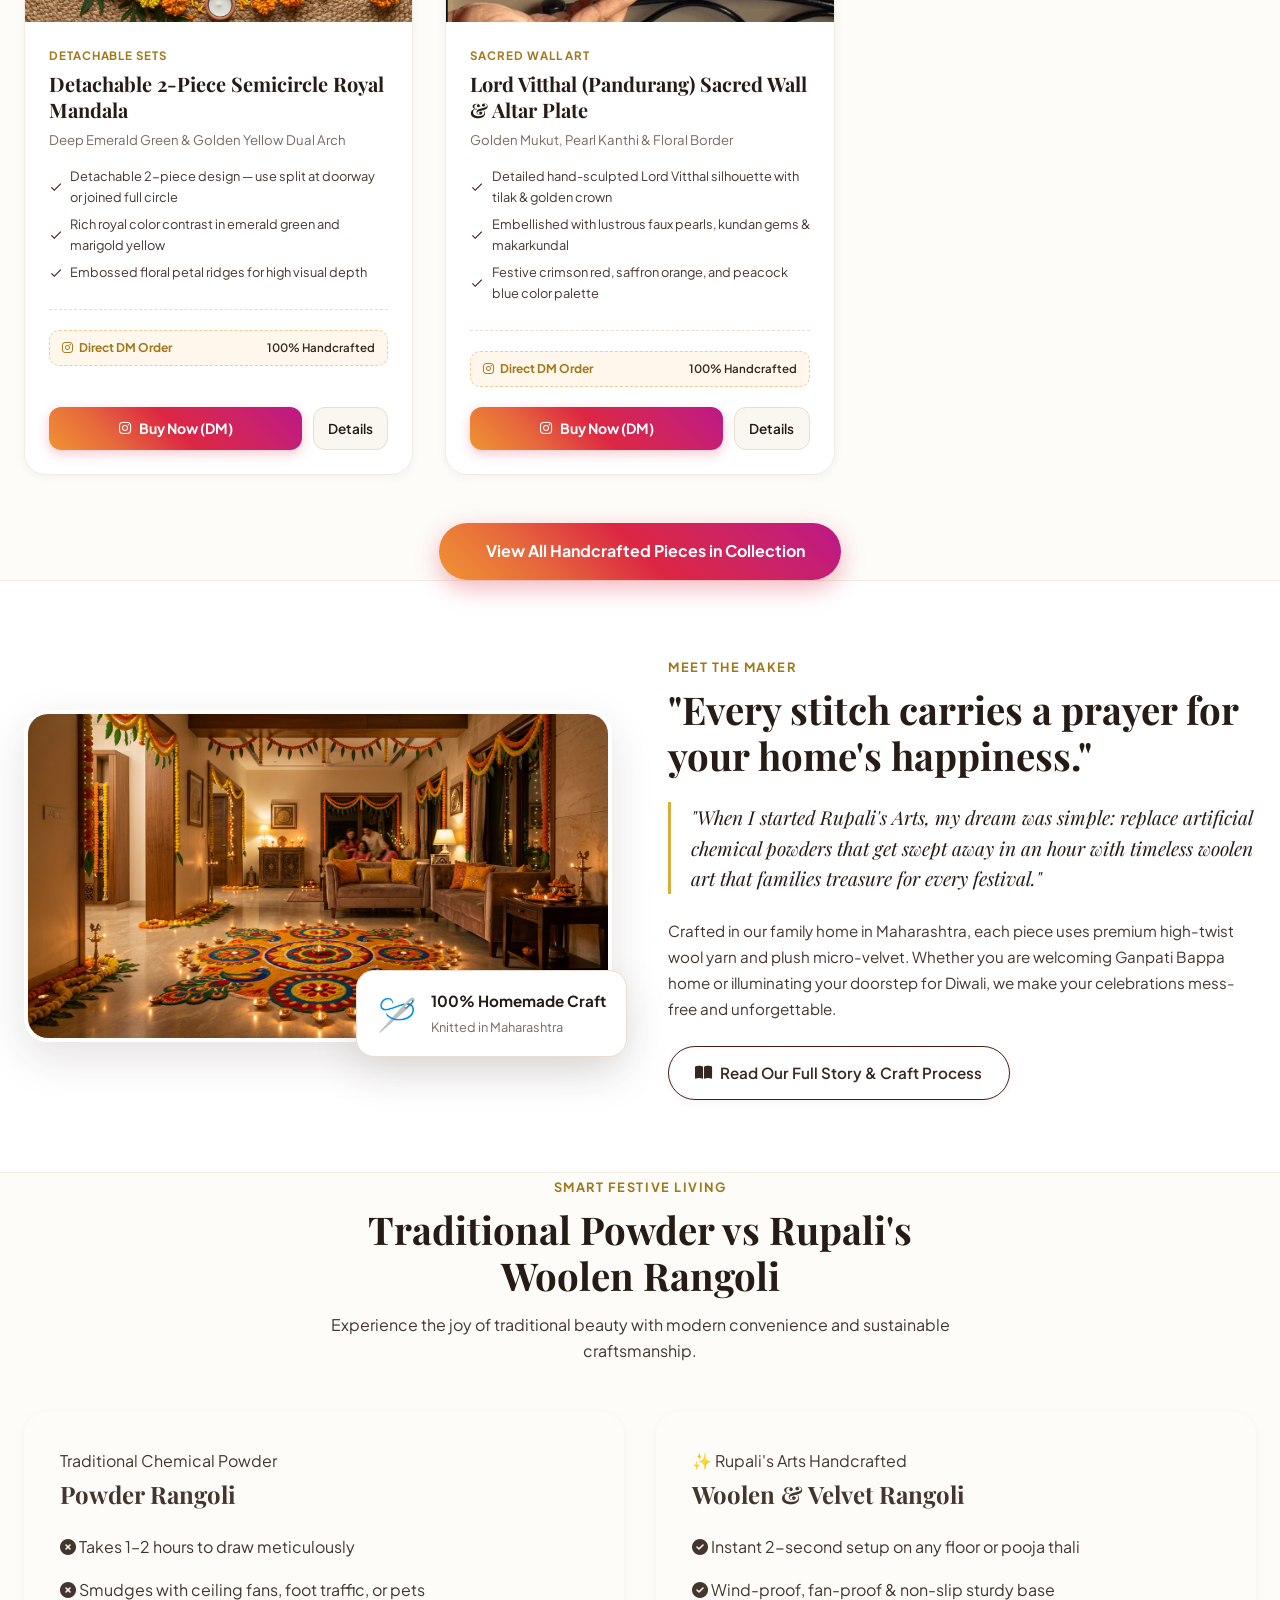
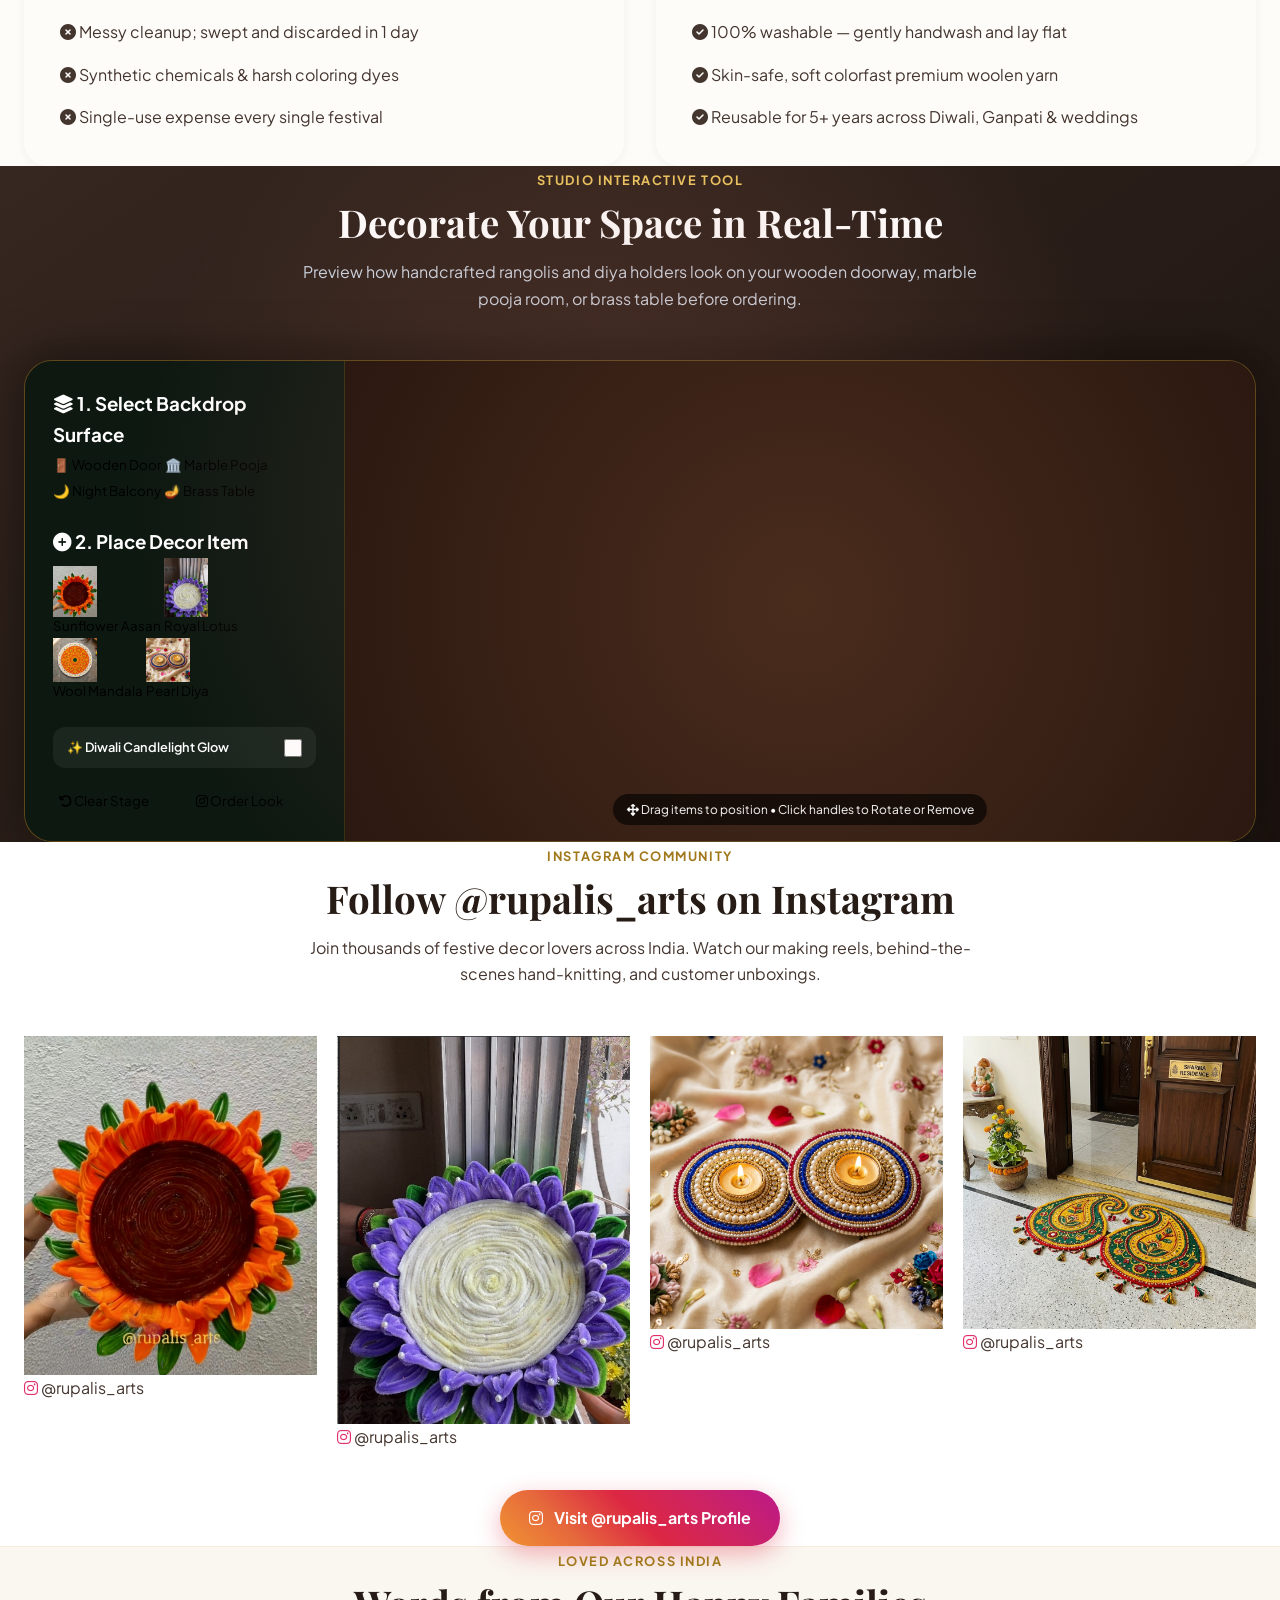
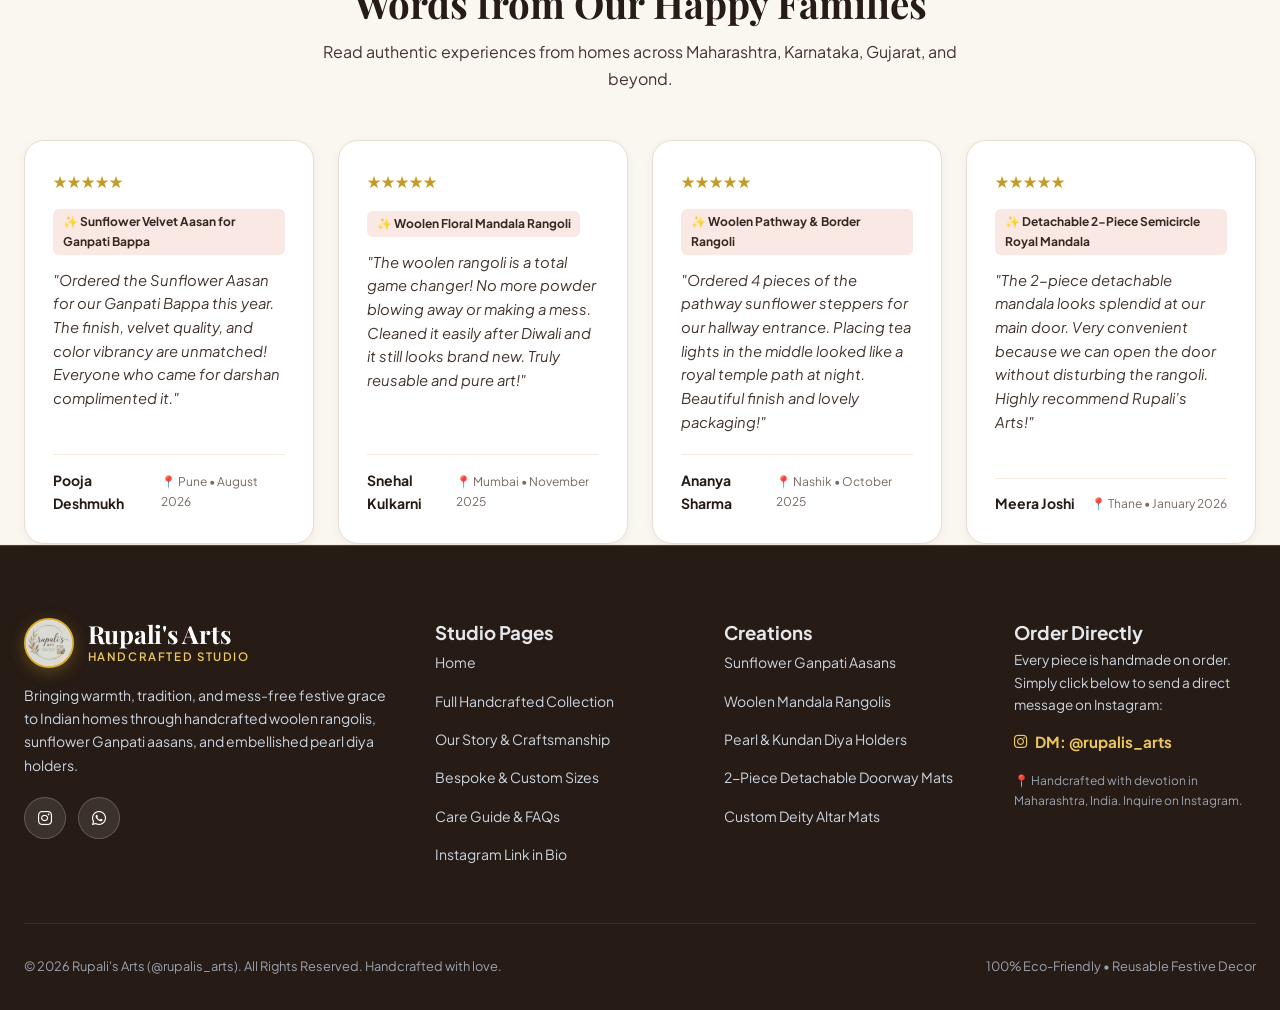
==== commit 22d2dc0a: "Comprehensive SEO keyword optimization: title tags, meta descriptions, long-tail keywords, and Schem" ====
--- a/index.html
+++ b/index.html
@@ -5,12 +5,12 @@
   <meta name="viewport" content="width=device-width, initial-scale=1.0" />
   <meta http-equiv="X-UA-Compatible" content="IE=edge" />
 
-  <!-- Primary SEO Meta Tags -->
-  <title>Rupali's Arts | Handcrafted Woolen Rangoli & Aasans</title>
-  <meta name="title" content="Rupali's Arts | Handcrafted Woolen Rangoli & Aasans" />
-  <meta name="description" content="Handcrafted washable woolen rangolis, sunflower Ganpati aasans & pearl diya holders by Rupali's Arts. 100% reusable festive home decor from Maharashtra." />
-  <meta name="keywords" content="Rupali's Arts, woolen rangoli, Ganpati aasan, sunflower aasan, handmade diya holder, pearl diya holder, reusable rangoli, washable rangoli, festive decor" />
-  <meta name="author" content="Rupali's Arts" />
+    <!-- Primary SEO Meta Tags -->
+  <title>Rupali's Arts | Handcrafted Woolen Rangoli, Ganpati Aasans & Wall Arts</title>
+  <meta name="title" content="Rupali's Arts | Handcrafted Woolen Rangoli, Ganpati Aasans & Wall Arts" />
+  <meta name="description" content="Discover 100% washable, reusable handcrafted woolen rangolis, sunflower Ganpati aasans, pearl diya holders & Lippan mirror wall arts by Rupali's Arts Maharashtra." />
+  <meta name="keywords" content="Rupali's Arts, woolen rangoli, washable woolen rangoli, reusable rangoli mat, Ganpati aasan, sunflower velvet aasan, handmade diya holder, pearl diya holders, kundan diya, Lippan art wall hanging, mandala mirror decor, terracotta vase, festive home decor Maharashtra, Diwali rangoli online, Ganesh Chaturthi aasan, eco friendly rangoli, Rupali Nikam" />
+  <meta name="author" content="Rupali Nikam - Rupali's Arts" />
   <meta name="robots" content="index, follow, max-image-preview:large, max-snippet:-1, max-video-preview:-1" />
   <link rel="canonical" href="https://rugvednikam.github.io/rupalis-arts/" />
   <meta name="theme-color" content="#c47361" />
@@ -19,25 +19,25 @@
   <meta property="og:type" content="website" />
   <meta property="og:url" content="https://rugvednikam.github.io/rupalis-arts/" />
   <meta property="og:site_name" content="Rupali's Arts" />
-  <meta property="og:title" content="Rupali's Arts | Handcrafted Woolen Rangoli & Aasans" />
-  <meta property="og:description" content="Washable, 100% reusable woolen rangolis, sunflower Ganpati aasans & pearl diya holders by Rupali's Arts." />
-  <meta property="og:image" content="assets/images/hero.jpg" />
-  <meta property="og:image:width" content="1200" />
-  <meta property="og:image:height" content="675" />
-  <meta property="og:image:alt" content="Rupali's Arts Handcrafted Festive Home Decor Setup" />
+  <meta property="og:title" content="Rupali's Arts | Handcrafted Woolen Rangoli, Ganpati Aasans & Wall Arts" />
+  <meta property="og:description" content="100% washable, reusable woolen rangolis, velvet Ganpati aasans, Lippan wall art & pearl diya holders handcrafted in Maharashtra. Inquire via Instagram DM." />
+  <meta property="og:image" content="assets/images/logo.png" />
+  <meta property="og:image:width" content="512" />
+  <meta property="og:image:height" content="512" />
+  <meta property="og:image:alt" content="Rupali's Arts Handcrafted Home Decor Logo and Workshop" />
   <meta property="og:locale" content="en_IN" />
 
   <!-- Twitter Meta Tags -->
   <meta name="twitter:card" content="summary_large_image" />
   <meta name="twitter:url" content="https://rugvednikam.github.io/rupalis-arts/" />
-  <meta name="twitter:title" content="Rupali's Arts | Handcrafted Woolen Rangoli & Aasans" />
-  <meta name="twitter:description" content="Reusable woolen rangolis, Ganpati aasans & handcrafted diya holders. DM @rupalis_arts on Instagram to order." />
-  <meta name="twitter:image" content="assets/images/hero.jpg" />
+  <meta name="twitter:title" content="Rupali's Arts | Handcrafted Woolen Rangoli & Ganpati Aasans" />
+  <meta name="twitter:description" content="Reusable woolen rangolis, velvet deity aasans, Lippan mirror art & handcrafted diya holders. DM @rupalis_arts on Instagram to order." />
+  <meta name="twitter:image" content="assets/images/logo.png" />
 
   <!-- Favicon -->
   <link rel="icon" type="image/png" sizes="32x32" href="assets/images/favicon.png" />
   <link rel="icon" type="image/png" sizes="16x16" href="assets/images/favicon-16x16.png" />
-  <link rel="apple-touch-icon" sizes="180x180" href="assets/images/apple-touch-icon.png" /><path d='M12 3C12 3 8 7.5 8 11C8 13.2 9.8 15 12 15C14.2 15 16 13.2 16 11C16 7.5 12 3 12 3Z' fill='%23f59e0b'/><path d='M4 14C4 18 7.58 21 12 21C16.42 21 20 18 20 14H4Z' fill='%230b3829'/></svg>" />
+  <link rel="apple-touch-icon" sizes="180x180" href="assets/images/apple-touch-icon.png" />
 
   <!-- Google Fonts -->
   <link rel="preconnect" href="https://fonts.googleapis.com" />
@@ -51,38 +51,87 @@
   <link rel="stylesheet" href="css/animations.css" />
   <link rel="stylesheet" href="css/main.css" />
 
-  <!-- Structured Data / JSON-LD -->
+    <!-- Enhanced Schema.org Structured Data (JSON-LD) -->
   <script type="application/ld+json">
   {
     "@context": "https://schema.org",
     "@graph": [
       {
         "@type": "Organization",
-        "@id": "https://rupalisarts.com/#organization",
+        "@id": "https://rugvednikam.github.io/rupalis-arts/#organization",
         "name": "Rupali's Arts",
-        "url": "https://rupalisarts.com/",
-        "logo": "https://rupalisarts.com/assets/images/hero.jpg",
-        "sameAs": ["https://www.instagram.com/rupalis_arts/"],
-        "description": "Handcrafted Indian festive home decor, reusable woolen rangolis, sunflower Ganpati aasans, and embellished pearl diya holders by Rupali's Arts.",
+        "alternateName": ["Rupalis Arts", "Rupali's Arts Maharashtra"],
+        "url": "https://rugvednikam.github.io/rupalis-arts/",
+        "logo": {
+          "@type": "ImageObject",
+          "url": "https://rugvednikam.github.io/rupalis-arts/assets/images/logo.png",
+          "width": 512,
+          "height": 512
+        },
+        "sameAs": [
+          "https://www.instagram.com/rupalis_arts/",
+          "https://rugvednikam.github.io/rupalis-arts/bio.html"
+        ],
+        "description": "Artisanal home studio specializing in handcrafted washable woolen rangolis, sunflower Ganpati aasans, Lippan mirror art, hand-painted terracotta vases, and embellished pearl diya holders by Rupali Nikam.",
+        "founder": {
+          "@type": "Person",
+          "name": "Rupali Nikam",
+          "jobTitle": "Artisan & Founder"
+        },
         "contactPoint": {
           "@type": "ContactPoint",
           "telephone": "+91-8552939652",
-          "contactType": "customer service",
+          "contactType": "Customer Service & Custom Orders",
           "areaServed": "IN",
           "availableLanguage": ["English", "Marathi", "Hindi"]
         }
       },
       {
         "@type": "Store",
-        "@id": "https://rupalisarts.com/#store",
+        "@id": "https://rugvednikam.github.io/rupalis-arts/#store",
         "name": "Rupali's Arts - Handcrafted Home Decor",
-        "image": "https://rupalisarts.com/assets/images/hero.jpg",
-        "description": "Artisan workshop specializing in washable woolen rangolis, deity seating aasans, and festive decor accessories.",
+        "image": "https://rugvednikam.github.io/rupalis-arts/assets/images/hero.jpg",
+        "description": "Bespoke handcrafted Indian festive decor studio: washable woolen rangolis, Ganpati deity seating thrones, and handmade home accents.",
         "priceRange": "$$",
         "address": {
           "@type": "PostalAddress",
           "addressRegion": "Maharashtra",
           "addressCountry": "IN"
+        },
+        "makesOffer": [
+          {
+            "@type": "Offer",
+            "itemOffered": {
+              "@type": "Product",
+              "name": "Sunflower Velvet Aasan for Ganpati Bappa",
+              "description": "Plush velvet multi-layer deity seating throne with artisan stitching."
+            }
+          },
+          {
+            "@type": "Offer",
+            "itemOffered": {
+              "@type": "Product",
+              "name": "Washable Woolen Rangoli Mats",
+              "description": "100% reusable eco-friendly concentric woolen rangolis with colorfast yarn."
+            }
+          },
+          {
+            "@type": "Offer",
+            "itemOffered": {
+              "@type": "Product",
+              "name": "Lippan Mirror Wall Art & Mandala Frames",
+              "description": "Traditional clay relief and authentic glass mirror handcrafted wall panels."
+            }
+          }
+        ]
+      },
+      {
+        "@type": "WebSite",
+        "@id": "https://rugvednikam.github.io/rupalis-arts/#website",
+        "url": "https://rugvednikam.github.io/rupalis-arts/",
+        "name": "Rupali's Arts",
+        "publisher": {
+          "@id": "https://rugvednikam.github.io/rupalis-arts/#organization"
         }
       }
     ]
